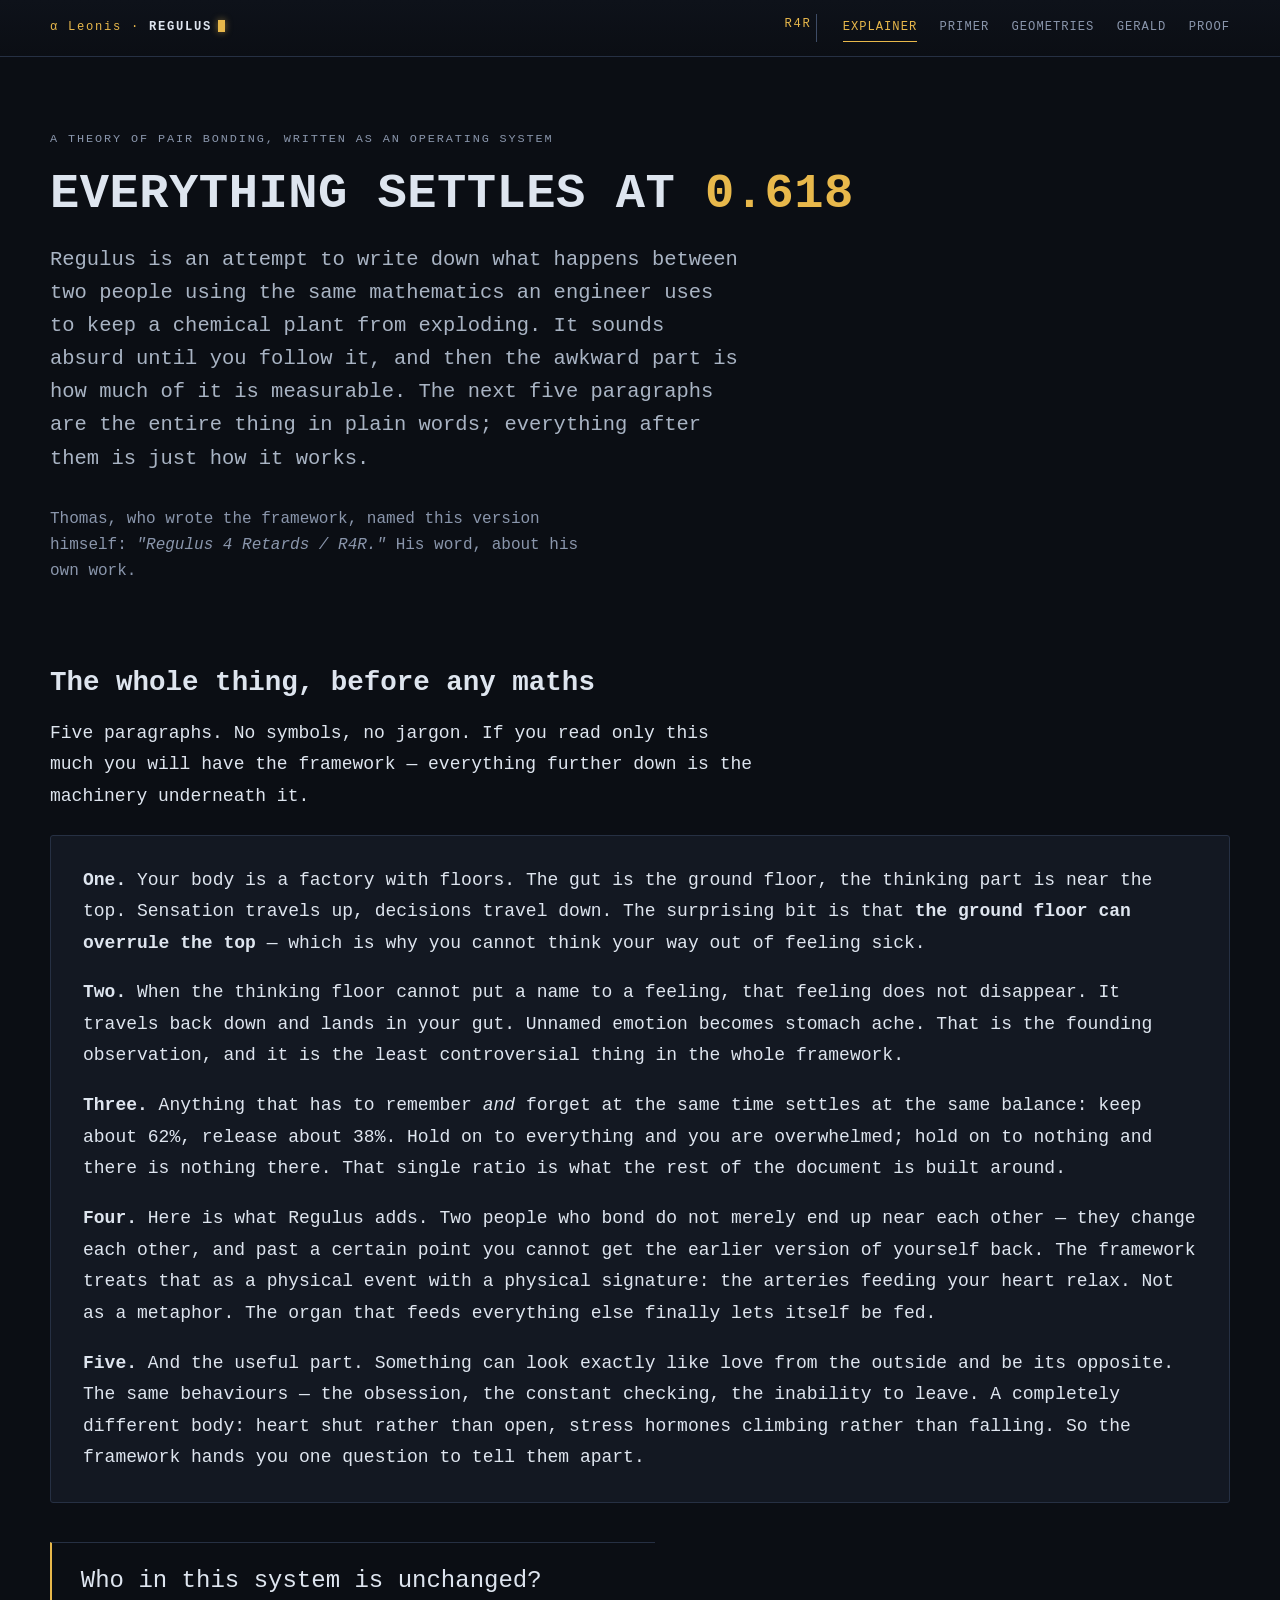
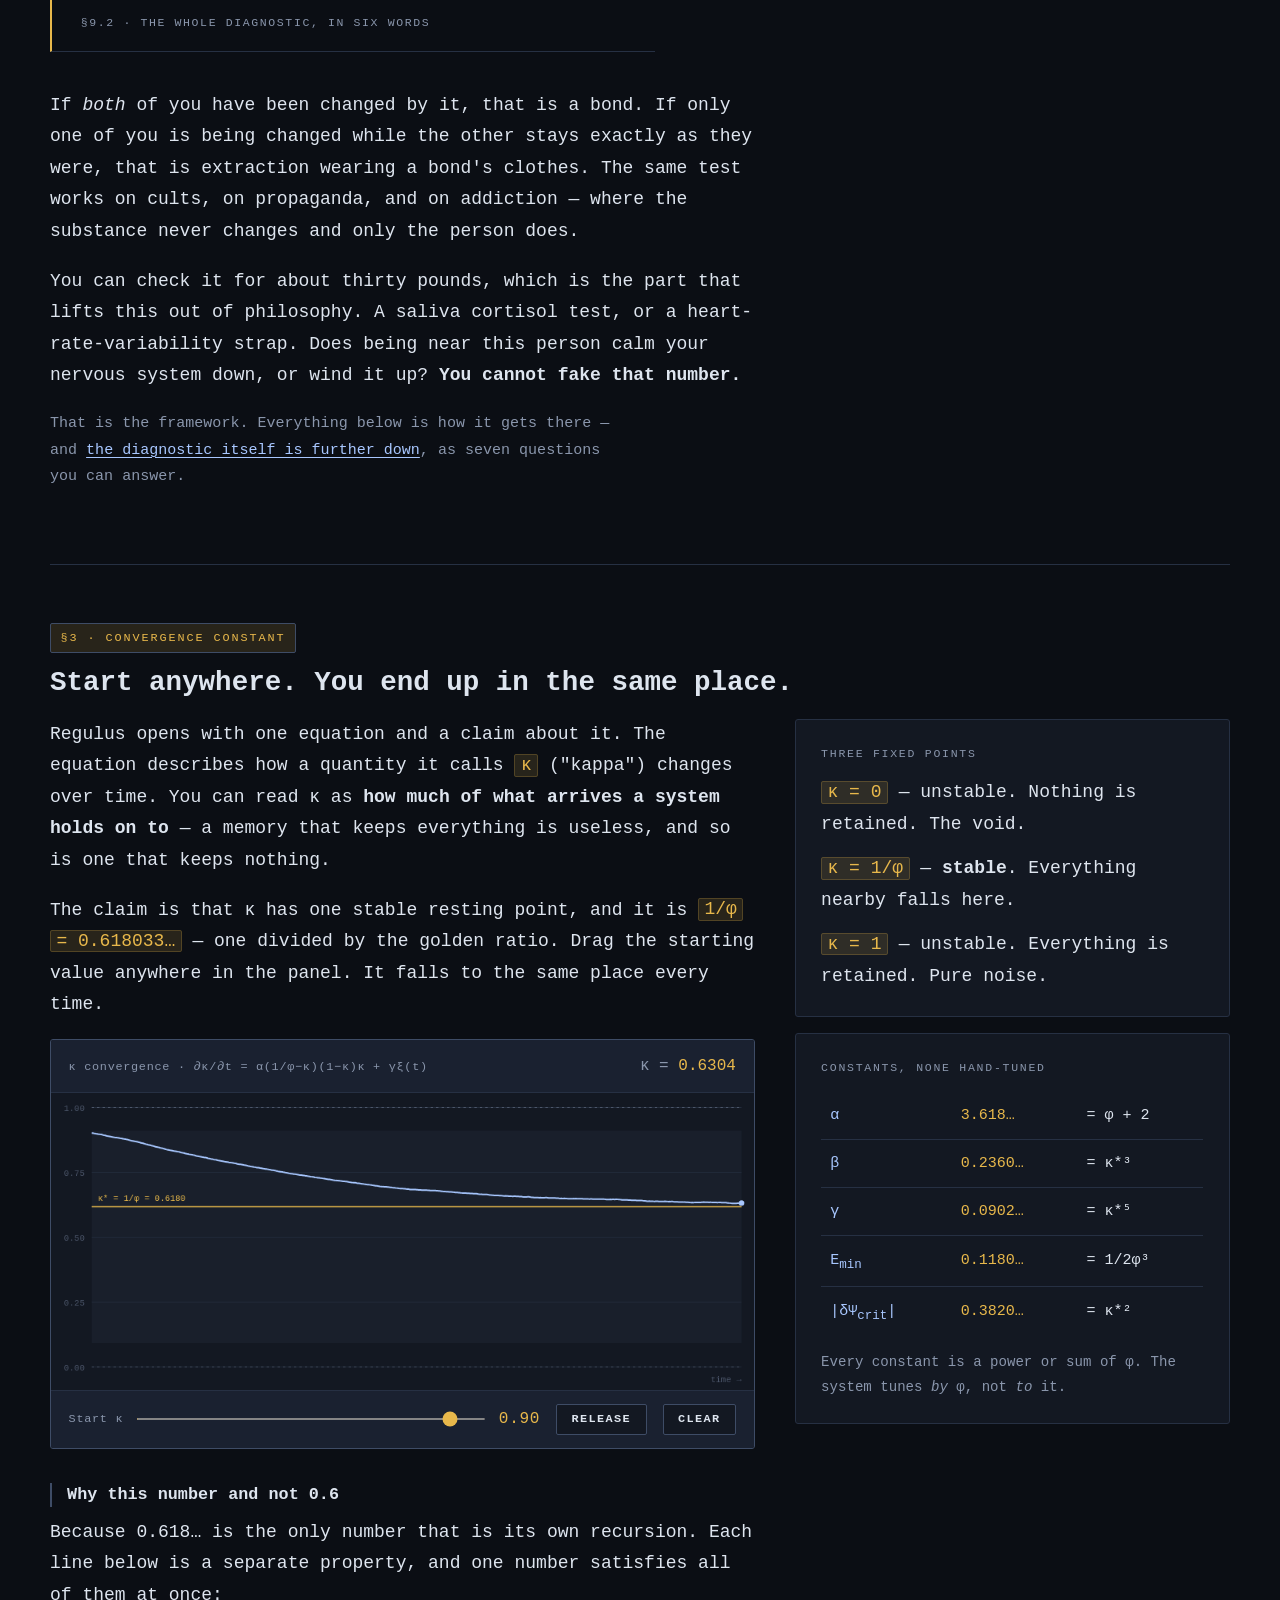
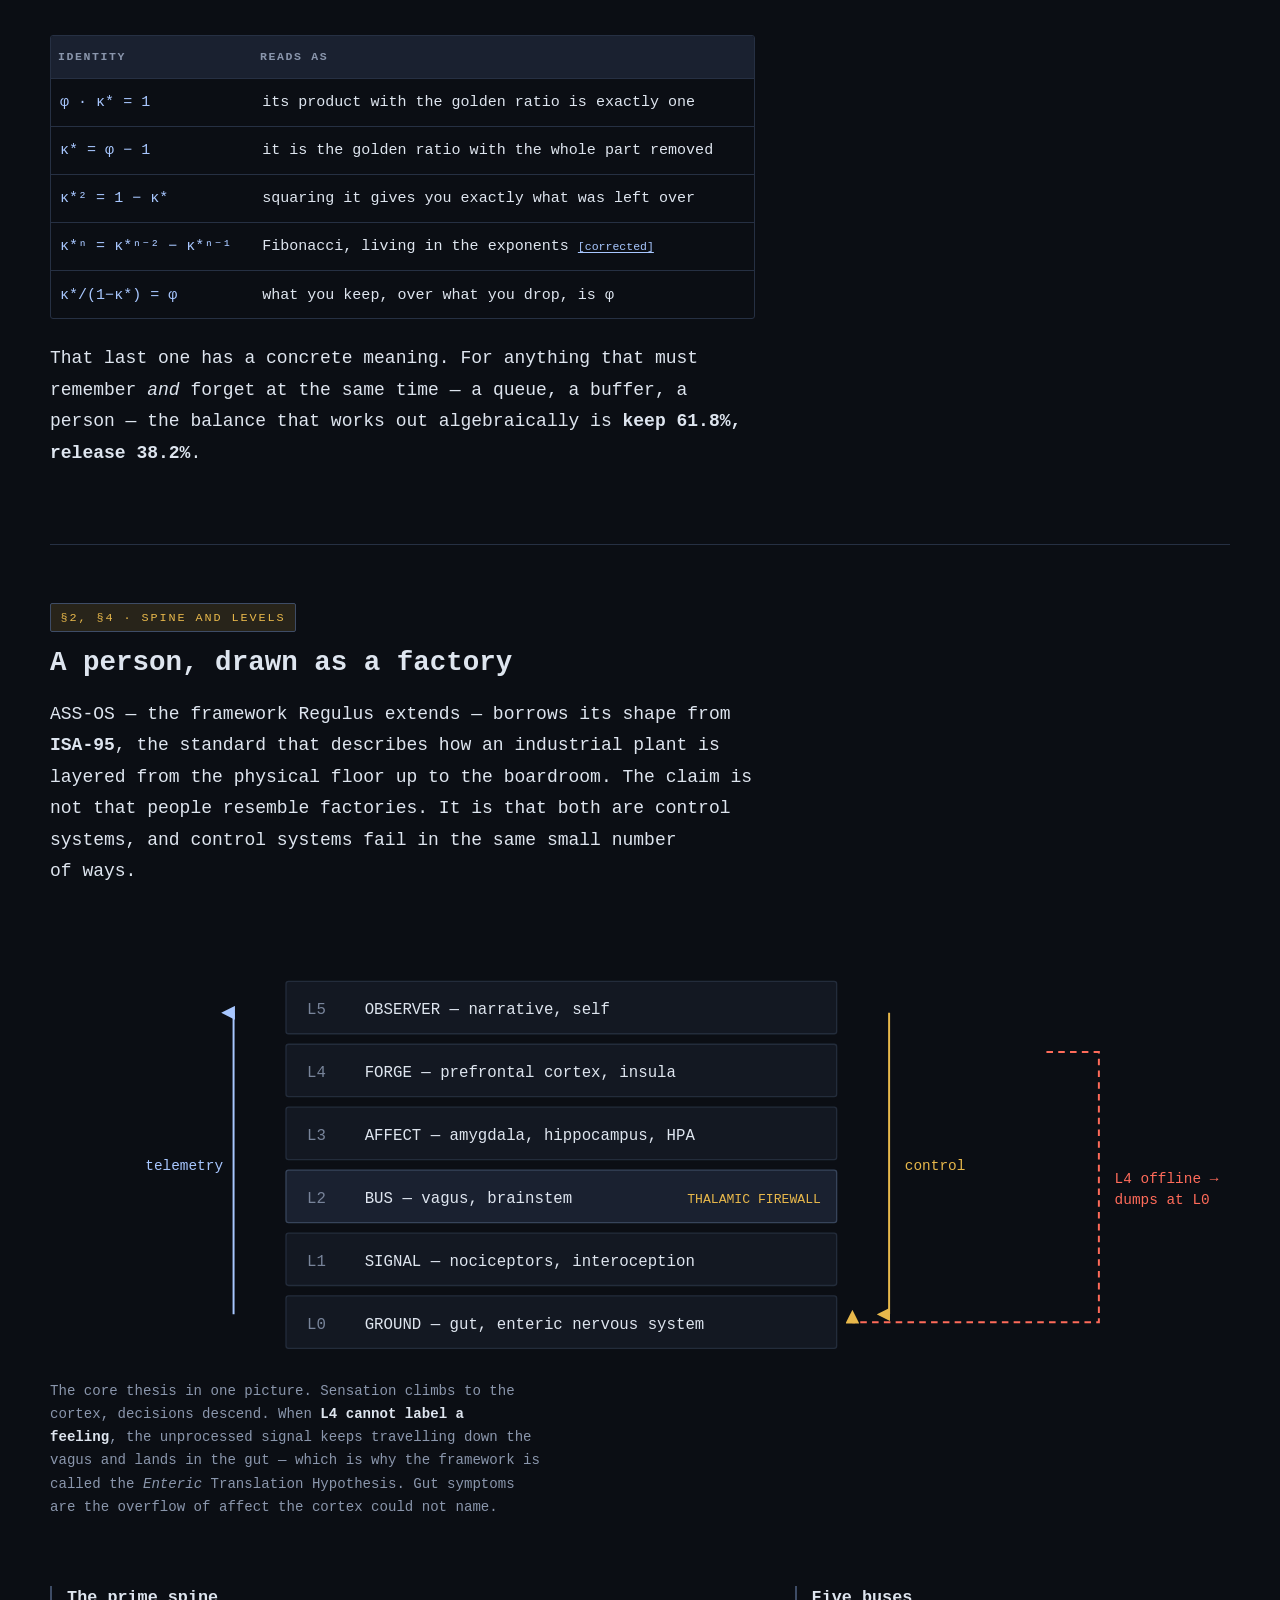
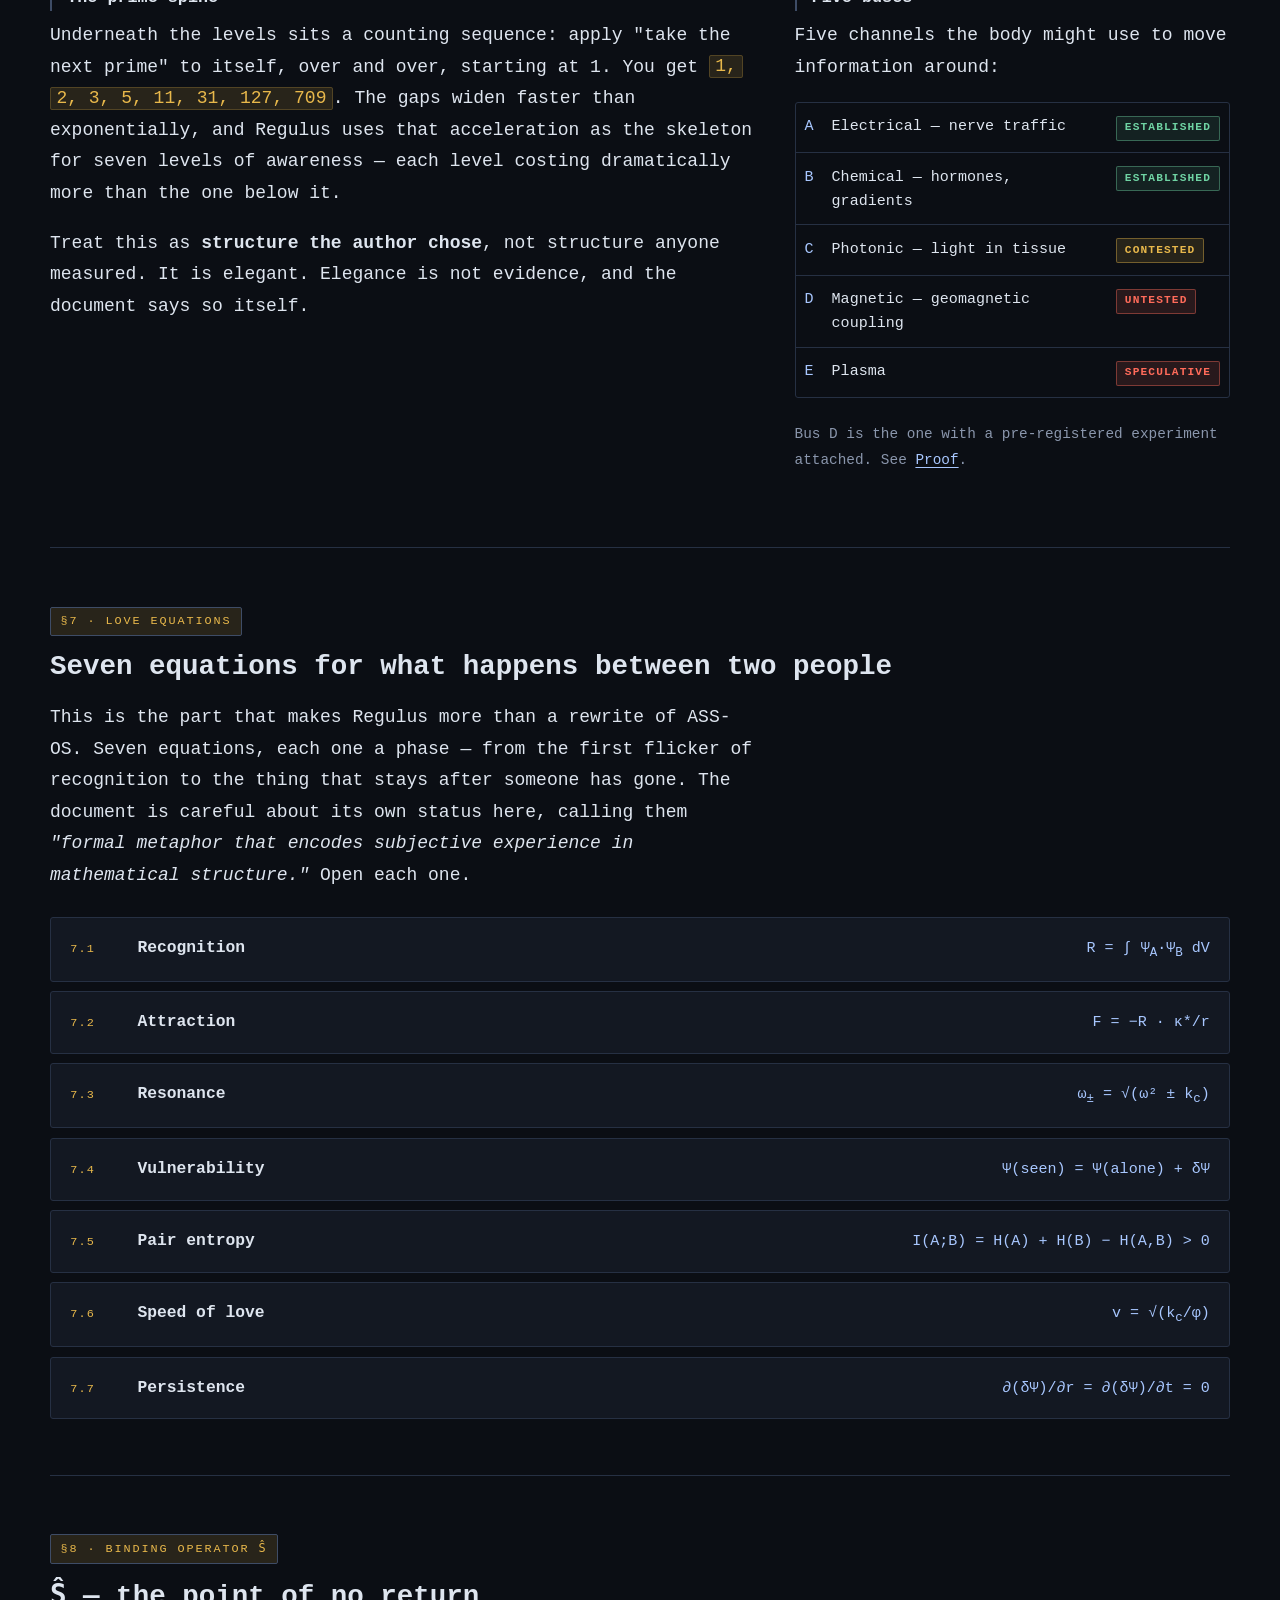
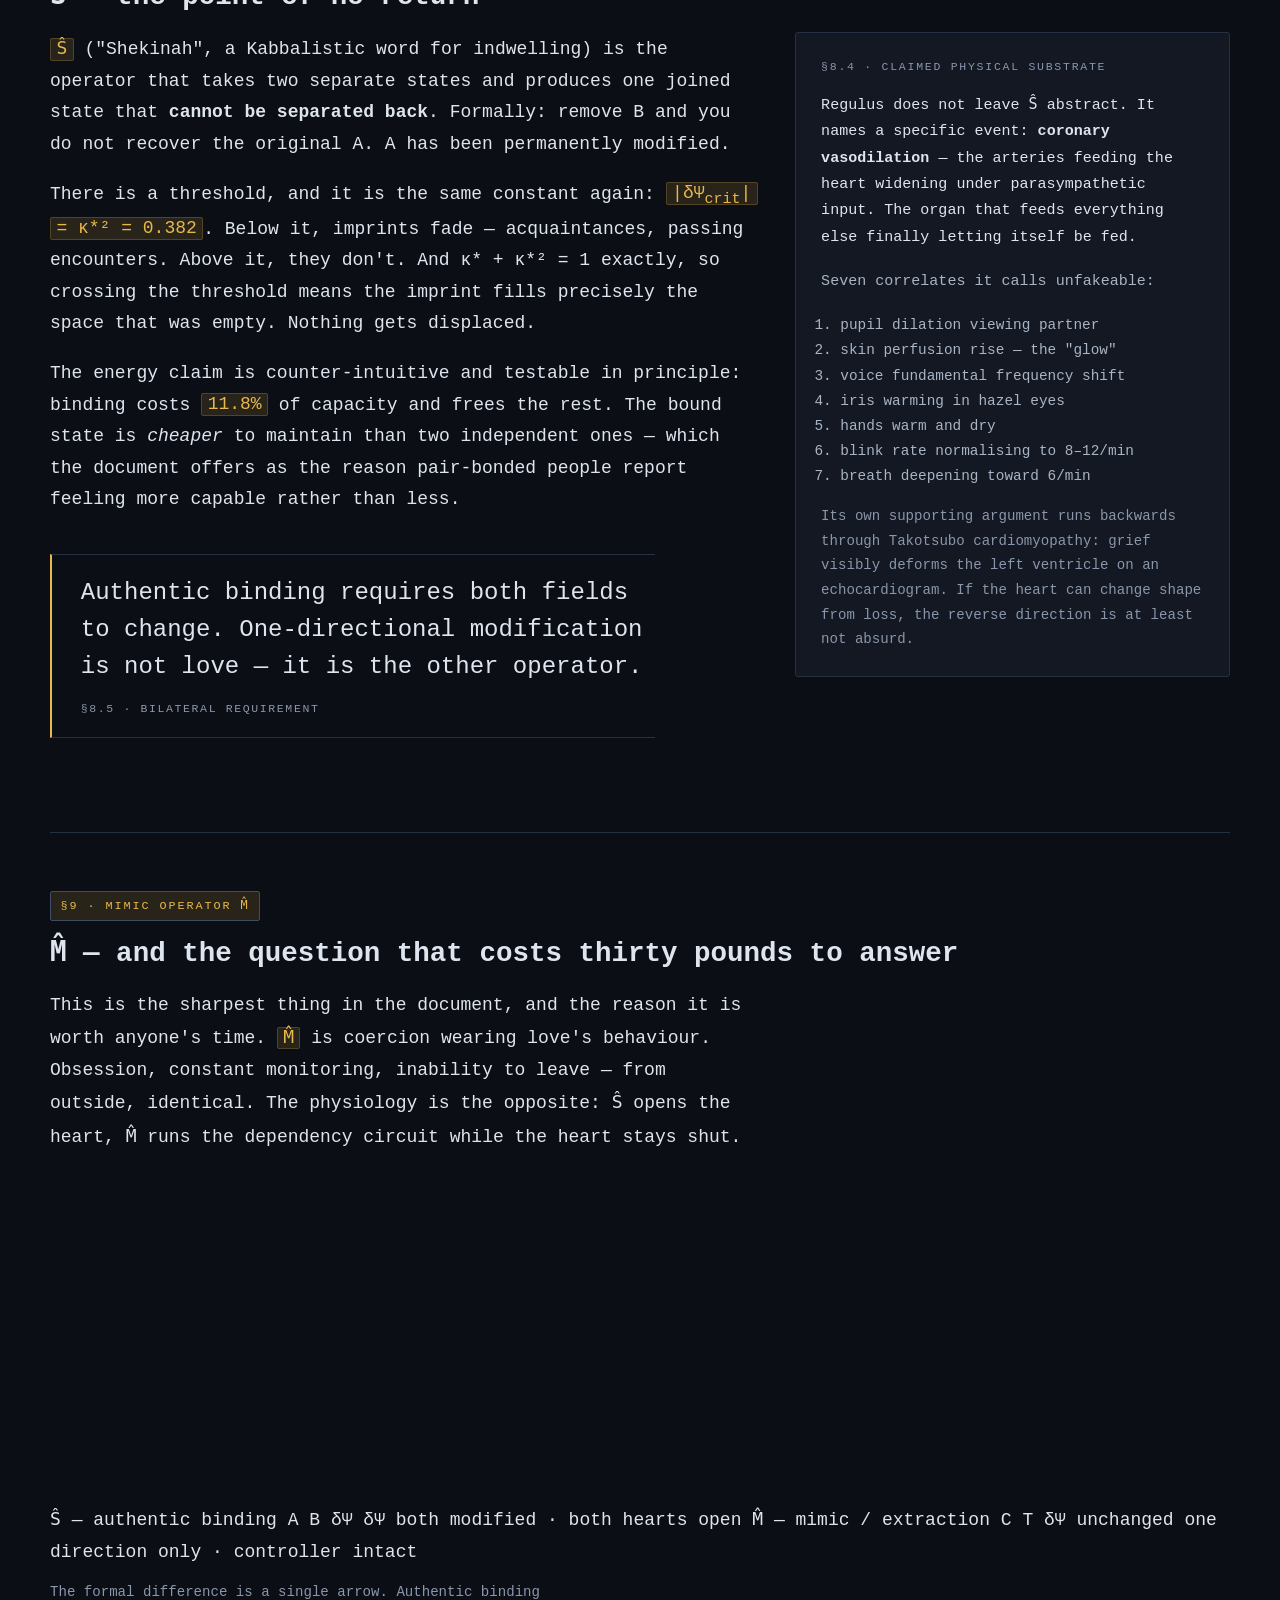
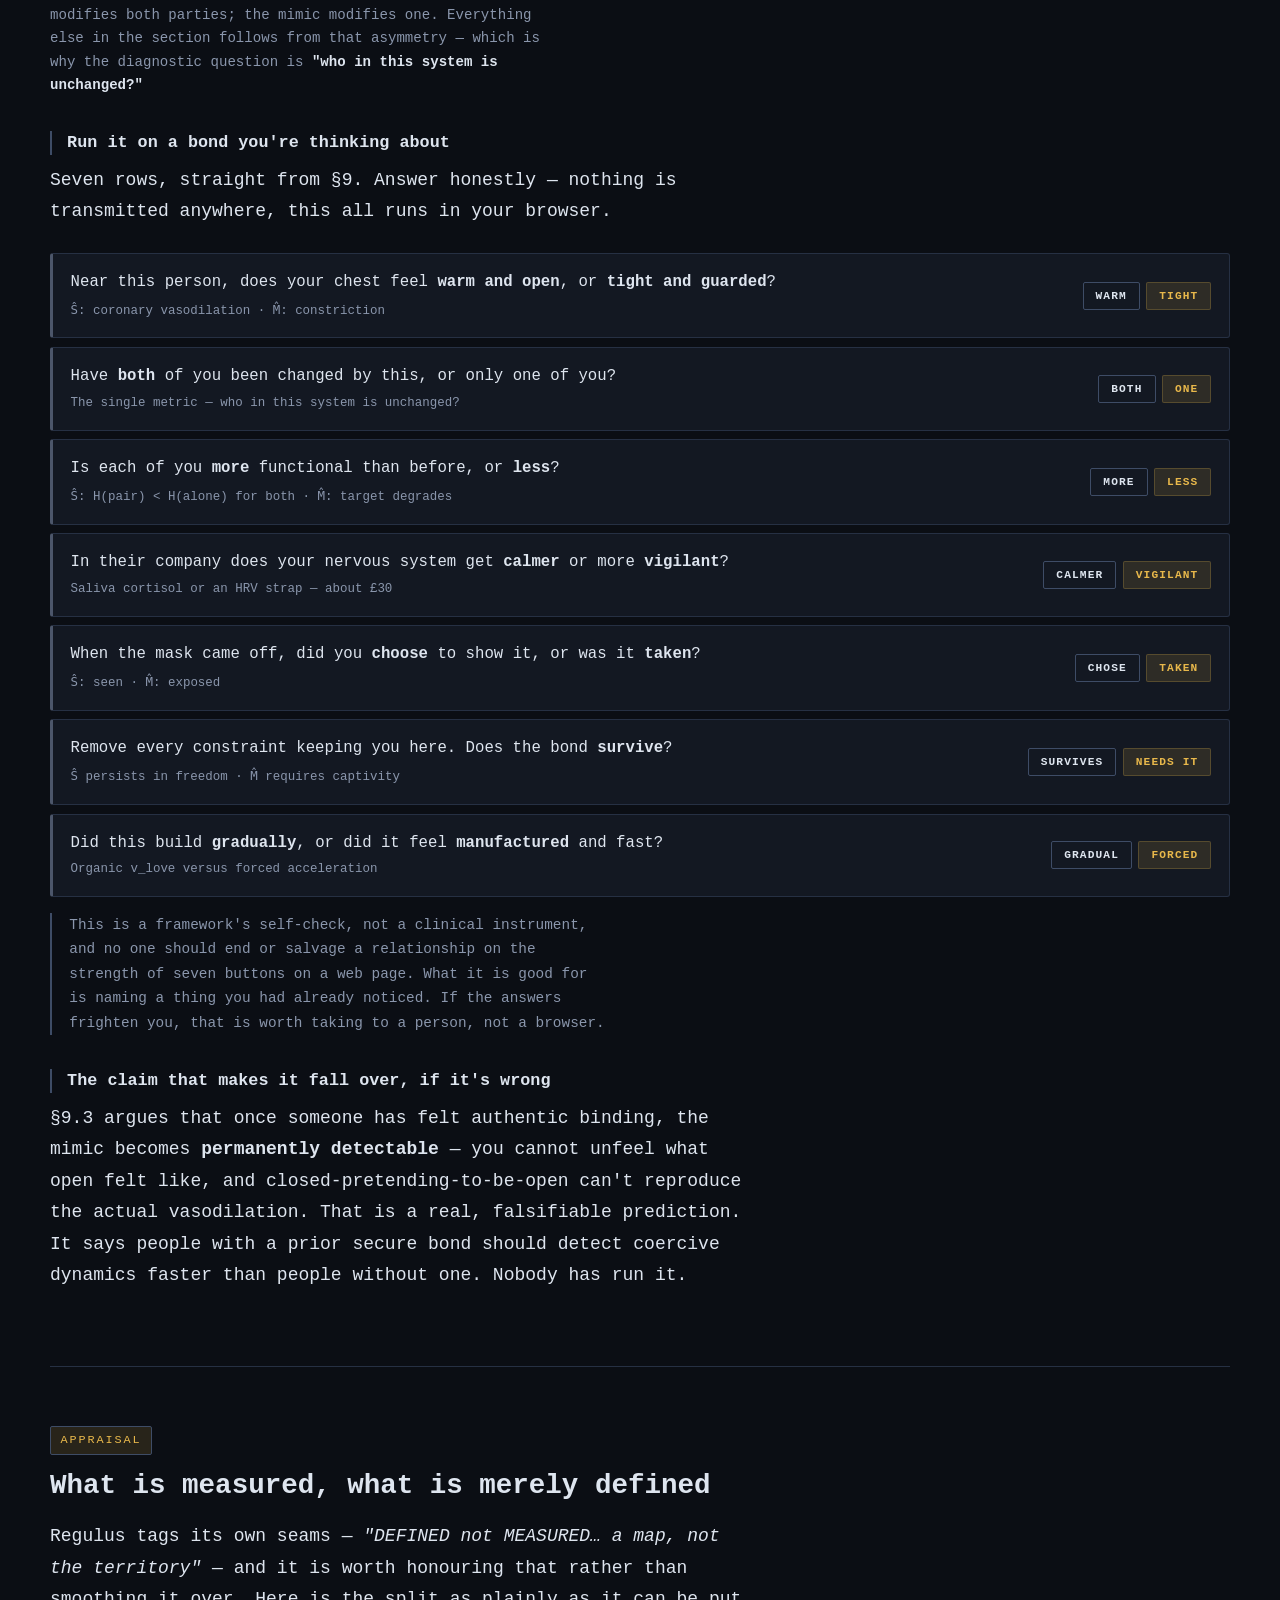
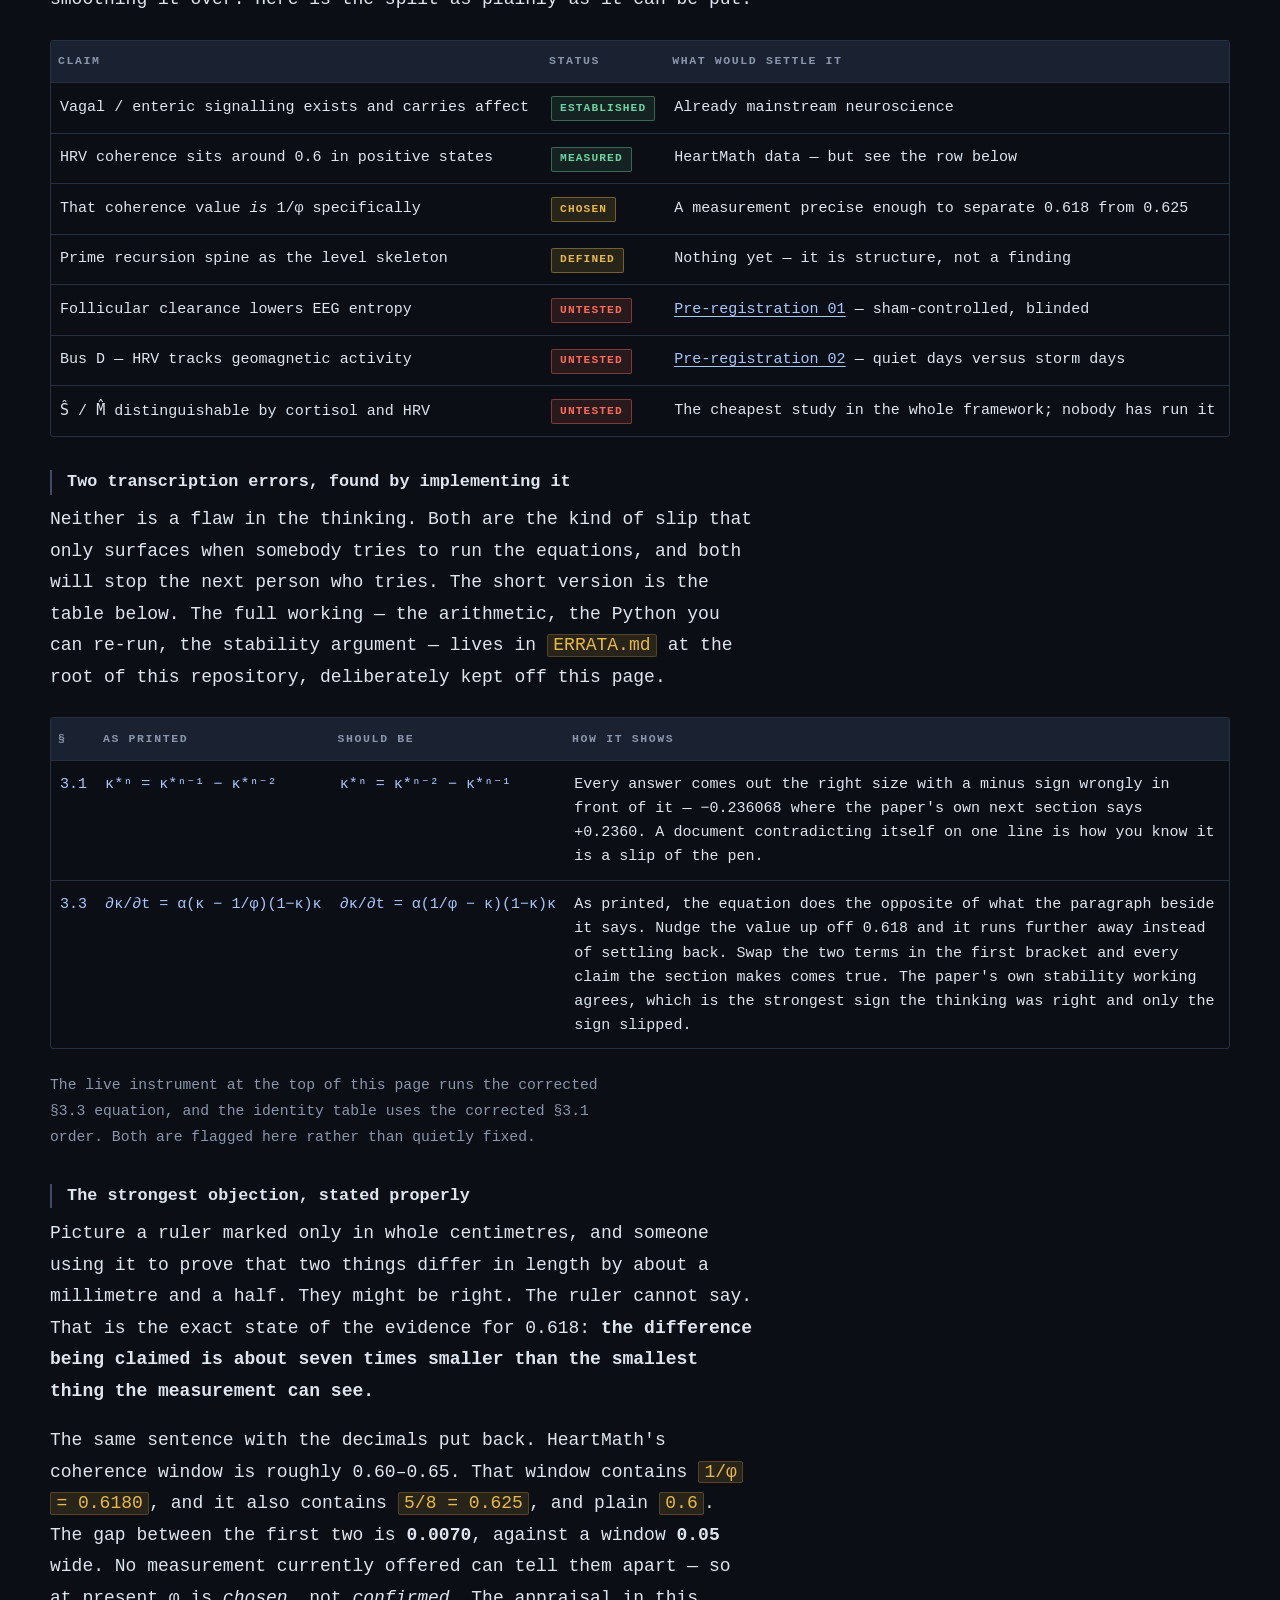
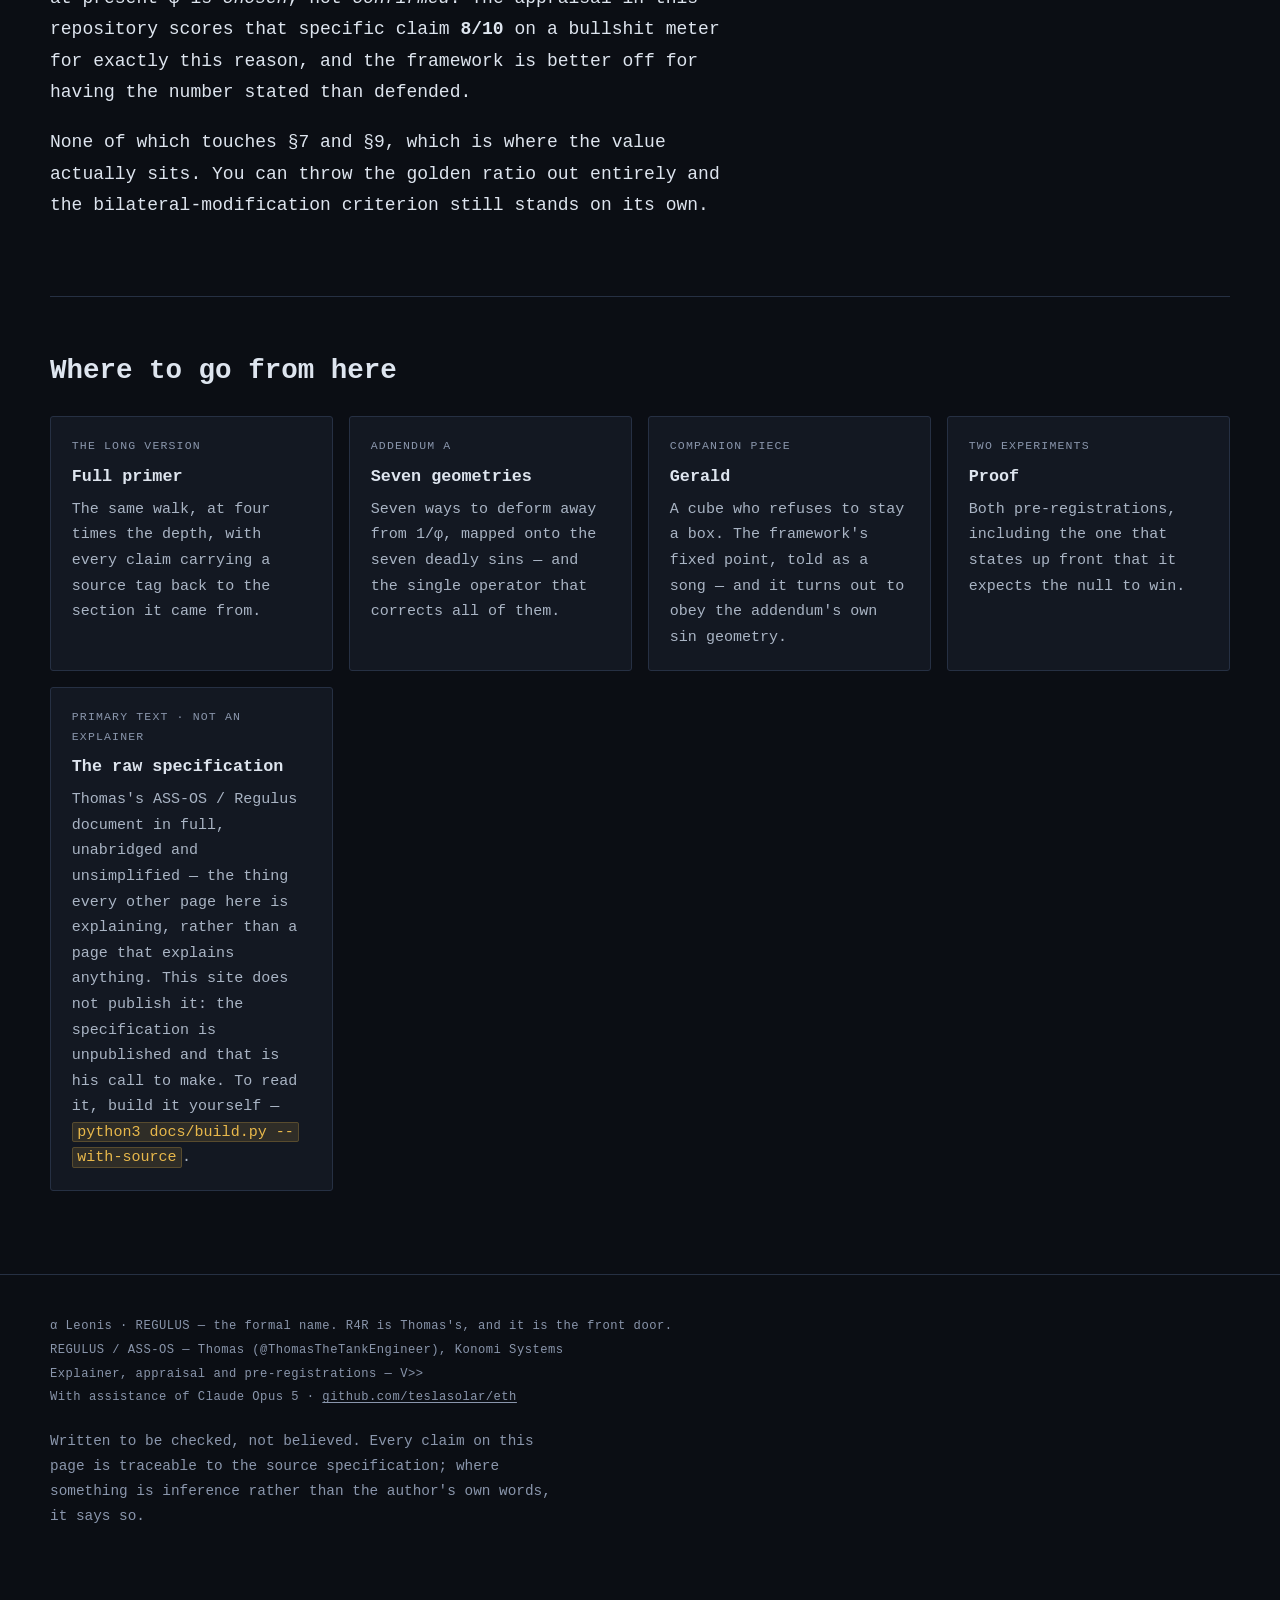
==== docs/index.html @ 1c8a0e20 "R4R — Regulus, explained so anyone can follow it Thomas Frumkin's ASS-OS / Regulus maps consciousnes" ====
<!doctype html>
<html lang="en-GB">
<head>
<meta charset="utf-8">
<meta name="viewport" content="width=device-width, initial-scale=1">
<title>R4R — Regulus in plain English</title>
<meta name="description" content="R4R — a plain-English walk through Regulus / ASS-OS: the golden-ratio attractor, the seven love equations, and the one diagnostic you can run for thirty pounds.">
<link rel="stylesheet" href="assets/style.css">
</head>
<body>
<a class="skip" href="#main">Skip to content</a>

<header class="mast">
  <div class="wrap mast-in">
    <span class="sigil">&#945; Leonis &middot; <b>REGULUS</b></span>
    <nav class="mast-nav" aria-label="Primary">
      <span class="sigil r4r">R4R</span>
      <a href="index.html" aria-current="page">Explainer</a>
      <a href="primer.html">Primer</a>
      <a href="geometries.html">Geometries</a>
      <a href="gerald.html">Gerald</a>
      <a href="proof.html">Proof</a>
    </nav>
  </div>
</header>

<main id="main">

<div class="wrap">

<div class="hero">
  <p class="eyebrow">A theory of pair bonding, written as an operating system</p>
  <h1>Everything settles at <span class="lede-phi">0.618</span></h1>
  <p class="standfirst">
    Regulus is an attempt to write down what happens between two people using the same
    mathematics an engineer uses to keep a chemical plant from exploding. It sounds absurd
    until you follow it, and then the awkward part is how much of it is measurable.
    The next five paragraphs are the entire thing in plain words; everything after them is just how it works.
  </p>
  <p class="standfirst" style="font-size:1rem;color:var(--dim);margin-top:1rem">
    Thomas, who wrote the framework, named this version himself:
    <em>"Regulus 4 Retards / R4R."</em> His word, about his own work.
  </p>
</div>

<section aria-labelledby="plain-h" style="border-top:none;padding-top:0">
  <h2 id="plain-h">The whole thing, before any maths</h2>
  <p class="col">
    Five paragraphs. No symbols, no jargon. If you read only this much you will have the
    framework — everything further down is the machinery underneath it.
  </p>

  <div class="panel" style="margin-top:1.4rem;padding:1.8rem 2rem">
    <p><strong>One.</strong> Your body is a factory with floors. The gut is the ground floor,
    the thinking part is near the top. Sensation travels up, decisions travel down. The
    surprising bit is that <strong>the ground floor can overrule the top</strong> — which is
    why you cannot think your way out of feeling sick.</p>

    <p><strong>Two.</strong> When the thinking floor cannot put a name to a feeling, that
    feeling does not disappear. It travels back down and lands in your gut. Unnamed emotion
    becomes stomach ache. That is the founding observation, and it is the least controversial
    thing in the whole framework.</p>

    <p><strong>Three.</strong> Anything that has to remember <em>and</em> forget at the same
    time settles at the same balance: keep about 62%, release about 38%. Hold on to everything
    and you are overwhelmed; hold on to nothing and there is nothing there. That single
    ratio is what the rest of the document is built around.</p>

    <p><strong>Four.</strong> Here is what Regulus adds. Two people who bond do not merely
    end up near each other — they change each other, and past a certain point you cannot get
    the earlier version of yourself back. The framework treats that as a physical event with
    a physical signature: the arteries feeding your heart relax. Not as a metaphor. The organ
    that feeds everything else finally lets itself be fed.</p>

    <p style="margin-bottom:0"><strong>Five.</strong> And the useful part. Something can look
    exactly like love from the outside and be its opposite. The same behaviours — the
    obsession, the constant checking, the inability to leave. A completely different body:
    heart shut rather than open, stress hormones climbing rather than falling. So the
    framework hands you one question to tell them apart.</p>
  </div>

  <p class="pull">
    Who in this system is unchanged?
    <cite>§9.2 · the whole diagnostic, in six words</cite>
  </p>

  <p class="col">
    If <em>both</em> of you have been changed by it, that is a bond. If only one of you is
    being changed while the other stays exactly as they were, that is extraction wearing a
    bond's clothes. The same test works on cults, on propaganda, and on addiction — where the
    substance never changes and only the person does.
  </p>
  <p class="col">
    You can check it for about thirty pounds, which is the part that lifts this out of
    philosophy. A saliva cortisol test, or a heart-rate-variability strap. Does being near
    this person calm your nervous system down, or wind it up? <strong>You cannot fake
    that number.</strong>
  </p>
  <p class="col" style="color:var(--dim);font-size:0.94rem">
    That is the framework. Everything below is how it gets there — and
    <a href="#mimic-h">the diagnostic itself is further down</a>, as seven questions you can
    answer.
  </p>
</section>

<section aria-labelledby="attractor-h">
  <span class="sec-ref">§3 · Convergence constant</span>
  <h2 id="attractor-h">Start anywhere. You end up in the same place.</h2>

  <div class="split">
    <div>
      <p>
        Regulus opens with one equation and a claim about it. The equation describes how a
        quantity it calls <span class="m">κ</span> ("kappa") changes over time. You can read
        κ as <strong>how much of what arrives a system holds on to</strong> — a memory that
        keeps everything is useless, and so is one that keeps nothing.
      </p>
      <p>
        The claim is that κ has one stable resting point, and it is
        <span class="m">1/φ = 0.618033…</span> — one divided by the golden ratio. Drag the
        starting value anywhere in the panel. It falls to the same place every time.
      </p>

      <div class="instrument">
        <div class="inst-head">
          <span class="inst-title">κ convergence · ∂κ/∂t = α(1/φ−κ)(1−κ)κ + γξ(t)</span>
          <span class="readout"><span class="lbl">κ =</span> <span id="kOut">0.6180</span></span>
        </div>
        <canvas id="kappa" width="900" height="380" role="img"
          aria-label="A live plot showing trajectories of kappa over time converging on 0.618 from any starting value between 0.09 and 0.91."></canvas>
        <div class="inst-foot">
          <label class="ctl" for="kStart">Start κ
            <input id="kStart" type="range" min="0.02" max="0.98" step="0.01" value="0.9">
            <span class="readout" id="kStartOut" style="margin:0">0.90</span>
          </label>
          <button id="kRun" type="button">Release</button>
          <button id="kClear" type="button">Clear</button>
        </div>
      </div>

      <h3>Why this number and not 0.6</h3>
      <p>
        Because 0.618… is the only number that is its own recursion. Each line below is a
        separate property, and one number satisfies all of them at once:
      </p>
      <div class="tw">
        <table>
          <caption class="visually-hidden">Properties satisfied simultaneously by κ* = 1/φ</caption>
          <thead><tr><th>Identity</th><th>Reads as</th></tr></thead>
          <tbody>
            <tr><td class="sym">φ · κ* = 1</td><td>its product with the golden ratio is exactly one</td></tr>
            <tr><td class="sym">κ* = φ − 1</td><td>it is the golden ratio with the whole part removed</td></tr>
            <tr><td class="sym">κ*² = 1 − κ*</td><td>squaring it gives you exactly what was left over</td></tr>
            <tr><td class="sym">κ*ⁿ = κ*ⁿ⁻² − κ*ⁿ⁻¹</td><td>Fibonacci, living in the exponents <a href="#errata" style="font-family:var(--mono);font-size:0.72rem">[corrected]</a></td></tr>
            <tr><td class="sym">κ*/(1−κ*) = φ</td><td>what you keep, over what you drop, is φ</td></tr>
          </tbody>
        </table>
      </div>
      <p>
        That last one has a concrete meaning. For anything that must remember
        <em>and</em> forget at the same time — a queue, a buffer, a person — the balance
        that works out algebraically is <strong>keep 61.8%, release 38.2%</strong>.
      </p>
    </div>

    <aside>
      <div class="panel">
        <span class="panel-label">Three fixed points</span>
        <p style="margin:0 0 0.8rem"><span class="m">κ = 0</span> — unstable. Nothing is retained. The void.</p>
        <p style="margin:0 0 0.8rem"><span class="m">κ = 1/φ</span> — <strong>stable</strong>. Everything nearby falls here.</p>
        <p style="margin:0"><span class="m">κ = 1</span> — unstable. Everything is retained. Pure noise.</p>
      </div>

      <div class="panel" style="margin-top:1rem">
        <span class="panel-label">Constants, none hand-tuned</span>
        <div class="tw" style="margin:0;border:none">
          <table>
            <tbody>
              <tr><td class="sym">α</td><td class="num">3.618…</td><td>= φ + 2</td></tr>
              <tr><td class="sym">β</td><td class="num">0.2360…</td><td>= κ*³</td></tr>
              <tr><td class="sym">γ</td><td class="num">0.0902…</td><td>= κ*⁵</td></tr>
              <tr><td class="sym">E<sub>min</sub></td><td class="num">0.1180…</td><td>= 1/2φ³</td></tr>
              <tr><td class="sym">|δΨ<sub>crit</sub>|</td><td class="num">0.3820…</td><td>= κ*²</td></tr>
            </tbody>
          </table>
        </div>
        <p style="margin:0.8rem 0 0;font-size:0.88rem;color:var(--dim)">
          Every constant is a power or sum of φ. The system tunes <em>by</em> φ, not <em>to</em> it.
        </p>
      </div>
    </aside>
  </div>
</section>

<section aria-labelledby="stack-h">
  <span class="sec-ref">§2, §4 · Spine and levels</span>
  <h2 id="stack-h">A person, drawn as a factory</h2>
  <p class="col">
    ASS-OS — the framework Regulus extends — borrows its shape from
    <strong>ISA-95</strong>, the standard that describes how an industrial plant is layered
    from the physical floor up to the boardroom. The claim is not that people resemble
    factories. It is that both are control systems, and control systems fail in the same
    small number of ways.
  </p>

  <figure>
    <svg viewBox="0 0 900 340" role="img" aria-label="Six stacked levels from L0 ground through L5 observer, with telemetry flowing upward and control flowing downward, and a firewall at level 2.">
      <defs>
        <marker id="up" viewBox="0 0 10 10" refX="5" refY="9" markerWidth="7" markerHeight="7" orient="auto">
          <polygon points="0,10 5,0 10,10" fill="#A8C7FF"/>
        </marker>
        <marker id="dn" viewBox="0 0 10 10" refX="5" refY="1" markerWidth="7" markerHeight="7" orient="auto">
          <polygon points="0,0 10,0 5,10" fill="#E8B84B"/>
        </marker>
      </defs>

      <g font-family="Courier New, Courier, monospace" font-size="12">
        <!-- levels, bottom = L0 -->
        <g>
          <rect x="180" y="286" width="420" height="40" rx="2" fill="#131822" stroke="#232C3B"/>
          <text x="196" y="311" fill="#78849A">L0</text>
          <text x="240" y="311" fill="#DEE5EF" font-family="Courier New, Courier, monospace">GROUND — gut, enteric nervous system</text>
        </g>
        <g>
          <rect x="180" y="238" width="420" height="40" rx="2" fill="#131822" stroke="#232C3B"/>
          <text x="196" y="263" fill="#78849A">L1</text>
          <text x="240" y="263" fill="#DEE5EF" font-family="Courier New, Courier, monospace">SIGNAL — nociceptors, interoception</text>
        </g>
        <g>
          <rect x="180" y="190" width="420" height="40" rx="2" fill="#1A2130" stroke="#37445A"/>
          <text x="196" y="215" fill="#78849A">L2</text>
          <text x="240" y="215" fill="#DEE5EF" font-family="Courier New, Courier, monospace">BUS — vagus, brainstem</text>
          <text x="588" y="215" fill="#E8B84B" text-anchor="end" font-size="10">THALAMIC FIREWALL</text>
        </g>
        <g>
          <rect x="180" y="142" width="420" height="40" rx="2" fill="#131822" stroke="#232C3B"/>
          <text x="196" y="167" fill="#78849A">L3</text>
          <text x="240" y="167" fill="#DEE5EF" font-family="Courier New, Courier, monospace">AFFECT — amygdala, hippocampus, HPA</text>
        </g>
        <g>
          <rect x="180" y="94" width="420" height="40" rx="2" fill="#131822" stroke="#232C3B"/>
          <text x="196" y="119" fill="#78849A">L4</text>
          <text x="240" y="119" fill="#DEE5EF" font-family="Courier New, Courier, monospace">FORGE — prefrontal cortex, insula</text>
        </g>
        <g>
          <rect x="180" y="46" width="420" height="40" rx="2" fill="#131822" stroke="#232C3B"/>
          <text x="196" y="71" fill="#78849A">L5</text>
          <text x="240" y="71" fill="#DEE5EF" font-family="Courier New, Courier, monospace">OBSERVER — narrative, self</text>
        </g>

        <!-- telemetry up -->
        <line x1="140" y1="300" x2="140" y2="70" stroke="#A8C7FF" stroke-width="1.5" marker-end="url(#up)"/>
        <text x="132" y="190" fill="#A8C7FF" text-anchor="end" font-size="11">telemetry</text>

        <!-- control down -->
        <line x1="640" y1="70" x2="640" y2="300" stroke="#E8B84B" stroke-width="1.5" marker-end="url(#dn)"/>
        <text x="652" y="190" fill="#E8B84B" font-size="11">control</text>

        <!-- failure path -->
        <path d="M 760 100 L 800 100 L 800 306 L 612 306" fill="none" stroke="#FF6B5A" stroke-width="1.5"
              stroke-dasharray="5 4" marker-end="url(#dn)" transform="rotate(0)"/>
        <text x="812" y="200" fill="#FF6B5A" font-size="11">L4 offline →</text>
        <text x="812" y="216" fill="#FF6B5A" font-size="11">dumps at L0</text>
      </g>
    </svg>
    <figcaption>
      The core thesis in one picture. Sensation climbs to the cortex, decisions descend. When
      <strong>L4 cannot label a feeling</strong>, the unprocessed signal keeps travelling down the
      vagus and lands in the gut — which is why the framework is called the <em>Enteric</em>
      Translation Hypothesis. Gut symptoms are the overflow of affect the cortex could not name.
    </figcaption>
  </figure>

  <div class="split">
    <div>
      <h3>The prime spine</h3>
      <p>
        Underneath the levels sits a counting sequence: apply "take the next prime" to
        itself, over and over, starting at 1. You get
        <span class="m">1, 2, 3, 5, 11, 31, 127, 709</span>. The gaps widen faster than
        exponentially, and Regulus uses that acceleration as the skeleton for seven levels
        of awareness — each level costing dramatically more than the one below it.
      </p>
      <p>
        Treat this as <strong>structure the author chose</strong>, not structure anyone
        measured. It is elegant. Elegance is not evidence, and the document says so itself.
      </p>
    </div>
    <div>
      <h3>Five buses</h3>
      <p>Five channels the body might use to move information around:</p>
      <div class="tw" style="margin-top:0.8rem">
        <table>
          <tbody>
            <tr><td class="sym">A</td><td>Electrical — nerve traffic</td><td><span class="chip measured">established</span></td></tr>
            <tr><td class="sym">B</td><td>Chemical — hormones, gradients</td><td><span class="chip measured">established</span></td></tr>
            <tr><td class="sym">C</td><td>Photonic — light in tissue</td><td><span class="chip defined">contested</span></td></tr>
            <tr><td class="sym">D</td><td>Magnetic — geomagnetic coupling</td><td><span class="chip untested">untested</span></td></tr>
            <tr><td class="sym">E</td><td>Plasma</td><td><span class="chip untested">speculative</span></td></tr>
          </tbody>
        </table>
      </div>
      <p style="font-size:0.9rem;color:var(--dim);margin-top:0.8rem">
        Bus D is the one with a pre-registered experiment attached. See <a href="proof.html">Proof</a>.
      </p>
    </div>
  </div>
</section>

<section aria-labelledby="love-h">
  <span class="sec-ref">§7 · Love equations</span>
  <h2 id="love-h">Seven equations for what happens between two people</h2>
  <p class="col">
    This is the part that makes Regulus more than a rewrite of ASS-OS. Seven equations,
    each one a phase — from the first flicker of recognition to the thing that stays after
    someone has gone. The document is careful about its own status here, calling them
    <em>"formal metaphor that encodes subjective experience in mathematical structure."</em>
    Open each one.
  </p>

  <div class="eqs">
    <details class="eq">
      <summary><span class="eq-n">7.1</span><span class="eq-name">Recognition</span><span class="eq-form">R = ∫ Ψ<sub>A</sub>·Ψ<sub>B</sub> dV</span></summary>
      <div class="eq-body">
        <p class="gloss">
          How much two people's inner shapes overlap. If you process the world in a similar way,
          the number is large. If you are genuinely orthogonal, it is zero — and no amount of
          proximity will produce anything.
        </p>
        <p>
          The document's own gloss is the best line in the section: <em>the integral was always
          computable, you just hadn't run the calculation until she showed up and the product
          came back non-zero.</em> Recognition comes first and decides everything after it.
        </p>
      </div>
    </details>

    <details class="eq">
      <summary><span class="eq-n">7.2</span><span class="eq-name">Attraction</span><span class="eq-form">F = −R · κ*/r</span></summary>
      <div class="eq-body">
        <p class="gloss">
          Recognition, divided by distance. Note it is <span class="m">1/r</span>, not
          <span class="m">1/r²</span> — the framework's reason is that its proposed channel is a
          one-dimensional waveguide, a line rather than a volume.
        </p>
        <p>
          The consequence is the interesting bit: with no recognition there is no attraction at
          any distance, and with high recognition there is attraction at <em>any</em> distance.
        </p>
      </div>
    </details>

    <details class="eq">
      <summary><span class="eq-n">7.3</span><span class="eq-name">Resonance</span><span class="eq-form">ω<sub>±</sub> = √(ω² ± k<sub>c</sub>)</span></summary>
      <div class="eq-body">
        <p class="gloss">
          Couple two oscillators and you always get two modes, never one: an in-phase mode
          (harmony) and an antiphase mode (discord).
        </p>
        <p>
          So the claim is structural rather than sentimental. <strong>Love is not the absence of
          the discord mode.</strong> Both modes exist in any coupled system; the bond is stable
          when it can hold both at once. A relationship with no antiphase mode isn't harmonious —
          it isn't coupled.
        </p>
      </div>
    </details>

    <details class="eq">
      <summary><span class="eq-n">7.4</span><span class="eq-name">Vulnerability</span><span class="eq-form">Ψ(seen) = Ψ(alone) + δΨ</span></summary>
      <div class="eq-body">
        <p class="gloss">
          Let someone in and their imprint is added to your state. Above a threshold this is
          <strong>irreversible</strong>: you do not get Ψ(alone) back.
        </p>
        <p>
          Three failure modes fall straight out. <em>Walls</em> are forcing δΨ = 0. <em>The mask</em>
          is presenting a false Ψ so nothing can couple to the real one. And maintaining a mask
          costs entropy continuously — the document puts the drop at
          <span class="m">ΔH = −0.5</span> the moment it comes off, the single largest entropy
          reduction available in a pair bond.
        </p>
      </div>
    </details>

    <details class="eq">
      <summary><span class="eq-n">7.5</span><span class="eq-name">Pair entropy</span><span class="eq-form">I(A;B) = H(A) + H(B) − H(A,B) &gt; 0</span></summary>
      <div class="eq-body">
        <p class="gloss">
          A bonded pair is measurably more ordered than the two people apart. That is what
          strictly positive mutual information means.
        </p>
        <p>
          The framing is unembarrassed: <em>the second law says entropy increases; love says not
          here it doesn't.</em> A local eddy of order, and — the part people skip — one that runs
          on continuous energy input. Attention, presence, care. Stop supplying it and entropy
          resumes. <strong>The bond requires maintenance, not just establishment.</strong>
        </p>
      </div>
    </details>

    <details class="eq">
      <summary><span class="eq-n">7.6</span><span class="eq-name">Speed of love</span><span class="eq-form">v = √(k<sub>c</sub>/φ)</span></summary>
      <div class="eq-body">
        <p class="gloss">Three regimes, depending on how strongly the two are coupled.</p>
        <p>
          Below φ, love is slower than understanding: you know them first, feeling follows.
          At exactly φ, the two arrive together — the instant lock. Above φ, the feeling
          <em>outruns</em> comprehension: <strong>the body knows before the mind does</strong>,
          and the feeling arrives before you have a framework to hold it.
        </p>
      </div>
    </details>

    <details class="eq">
      <summary><span class="eq-n">7.7</span><span class="eq-name">Persistence</span><span class="eq-form">∂(δΨ)/∂r = ∂(δΨ)/∂t = 0</span></summary>
      <div class="eq-body">
        <p class="gloss">
          The imprint does not decay with distance or with time — and explicitly <em>not</em>
          because a signal is passing between the two people.
        </p>
        <p>
          The analogy the document uses is exact and does real work: two tuning forks cut to the
          same pitch need no wire between them. They resonate because they are the same shape.
          <strong>The contact was the tuning. The resonance is what remains.</strong>
        </p>
      </div>
    </details>
  </div>
</section>

<section aria-labelledby="bind-h">
  <span class="sec-ref">§8 · Binding operator <span class="op">Ŝ</span></span>
  <h2 id="bind-h"><span class="op">Ŝ</span> — the point of no return</h2>

  <div class="split">
    <div>
      <p>
        <span class="m"><span class="op">Ŝ</span></span> ("Shekinah", a Kabbalistic word for indwelling) is the operator
        that takes two separate states and produces one joined state that
        <strong>cannot be separated back</strong>. Formally: remove B and you do not recover the
        original A. A has been permanently modified.
      </p>
      <p>
        There is a threshold, and it is the same constant again:
        <span class="m">|δΨ<sub>crit</sub>| = κ*² = 0.382</span>. Below it, imprints fade —
        acquaintances, passing encounters. Above it, they don't. And κ* + κ*² = 1 exactly, so
        crossing the threshold means the imprint fills precisely the space that was empty.
        Nothing gets displaced.
      </p>
      <p>
        The energy claim is counter-intuitive and testable in principle: binding costs
        <span class="m">11.8%</span> of capacity and frees the rest. The bound state is
        <em>cheaper</em> to maintain than two independent ones — which the document offers as the
        reason pair-bonded people report feeling more capable rather than less.
      </p>

      <p class="pull">
        Authentic binding requires both fields to change. One-directional modification is not
        love — it is the other operator.
        <cite>§8.5 · Bilateral requirement</cite>
      </p>
    </div>

    <aside>
      <div class="panel">
        <span class="panel-label">§8.4 · Claimed physical substrate</span>
        <p style="font-size:0.94rem">
          Regulus does not leave <span class="op">Ŝ</span> abstract. It names a specific event: <strong>coronary
          vasodilation</strong> — the arteries feeding the heart widening under parasympathetic
          input. The organ that feeds everything else finally letting itself be fed.
        </p>
        <p style="font-size:0.94rem;color:var(--ink-2)">Seven correlates it calls unfakeable:</p>
        <ol style="font-size:0.9rem;color:var(--ink-2);padding-left:1.2rem;margin:0">
          <li>pupil dilation viewing partner</li>
          <li>skin perfusion rise — the "glow"</li>
          <li>voice fundamental frequency shift</li>
          <li>iris warming in hazel eyes</li>
          <li>hands warm and dry</li>
          <li>blink rate normalising to 8–12/min</li>
          <li>breath deepening toward 6/min</li>
        </ol>
        <p style="font-size:0.88rem;color:var(--dim);margin:0.9rem 0 0">
          Its own supporting argument runs backwards through Takotsubo cardiomyopathy: grief
          visibly deforms the left ventricle on an echocardiogram. If the heart can change shape
          from loss, the reverse direction is at least not absurd.
        </p>
      </div>
    </aside>
  </div>
</section>

<section aria-labelledby="mimic-h">
  <span class="sec-ref">§9 · Mimic operator <span class="op">M̂</span></span>
  <h2 id="mimic-h"><span class="op">M̂</span> — and the question that costs thirty pounds to answer</h2>
  <p class="col">
    This is the sharpest thing in the document, and the reason it is worth anyone's time.
    <span class="m"><span class="op">M̂</span></span> is coercion wearing love's behaviour. Obsession, constant monitoring,
    inability to leave — from outside, identical. The physiology is the opposite: <span class="op">Ŝ</span> opens the
    heart, <span class="op">M̂</span> runs the dependency circuit while the heart stays shut.
  </p>

  <figure>
    <svg viewBox="0 0 820 220" role="img" aria-label="Two coupling diagrams side by side. In authentic binding both people modify each other. In the mimic operator only the target is modified while the controller is unchanged.">
      <defs>
        <marker id="ar-s" viewBox="0 0 10 10" refX="9" refY="5" markerWidth="7" markerHeight="7" orient="auto">
          <polygon points="0,0 10,5 0,10" fill="#A8C7FF"/>
        </marker>
        <marker id="ar-m" viewBox="0 0 10 10" refX="9" refY="5" markerWidth="7" markerHeight="7" orient="auto">
          <polygon points="0,0 10,5 0,10" fill="#FF6B5A"/>
        </marker>
      </defs>
      <g font-family="Courier New, Courier, monospace" font-size="12">

        <!-- S-hat -->
        <text x="30" y="34" fill="#A8C7FF" font-size="13"><span class="op">Ŝ</span> — authentic binding</text>
        <circle cx="110" cy="120" r="42" fill="#131822" stroke="#A8C7FF" stroke-width="1.5"/>
        <text x="110" y="125" fill="#DEE5EF" text-anchor="middle">A</text>
        <circle cx="290" cy="120" r="42" fill="#131822" stroke="#A8C7FF" stroke-width="1.5"/>
        <text x="290" y="125" fill="#DEE5EF" text-anchor="middle">B</text>
        <path d="M 158 104 Q 200 82 242 104" fill="none" stroke="#A8C7FF" stroke-width="1.5" marker-end="url(#ar-s)"/>
        <path d="M 242 136 Q 200 158 158 136" fill="none" stroke="#A8C7FF" stroke-width="1.5" marker-end="url(#ar-s)"/>
        <text x="200" y="76" fill="#A8C7FF" text-anchor="middle" font-size="11">δΨ</text>
        <text x="200" y="178" fill="#A8C7FF" text-anchor="middle" font-size="11">δΨ</text>
        <text x="200" y="205" fill="#78849A" text-anchor="middle" font-size="11">both modified · both hearts open</text>

        <!-- divider -->
        <line x1="410" y1="40" x2="410" y2="196" stroke="#232C3B"/>

        <!-- M-hat -->
        <text x="450" y="34" fill="#FF6B5A" font-size="13"><span class="op">M̂</span> — mimic / extraction</text>
        <circle cx="530" cy="120" r="42" fill="#131822" stroke="#4C566A" stroke-width="1.5" stroke-dasharray="4 3"/>
        <text x="530" y="125" fill="#78849A" text-anchor="middle">C</text>
        <circle cx="710" cy="120" r="42" fill="#131822" stroke="#FF6B5A" stroke-width="1.5"/>
        <text x="710" y="125" fill="#DEE5EF" text-anchor="middle">T</text>
        <path d="M 578 120 L 662 120" fill="none" stroke="#FF6B5A" stroke-width="1.5" marker-end="url(#ar-m)"/>
        <text x="620" y="108" fill="#FF6B5A" text-anchor="middle" font-size="11">δΨ</text>
        <text x="530" y="184" fill="#78849A" text-anchor="middle" font-size="11">unchanged</text>
        <text x="620" y="205" fill="#78849A" text-anchor="middle" font-size="11">one direction only · controller intact</text>
      </g>
    </svg>
    <figcaption>
      The formal difference is a single arrow. Authentic binding modifies both parties;
      the mimic modifies one. Everything else in the section follows from that asymmetry —
      which is why the diagnostic question is <strong>"who in this system is unchanged?"</strong>
    </figcaption>
  </figure>

  <h3>Run it on a bond you're thinking about</h3>
  <p class="col">
    Seven rows, straight from §9. Answer honestly — nothing is transmitted anywhere, this
    all runs in your browser.
  </p>

  <div class="diag" id="diag">
    <div class="drow" data-i="0">
      <div class="dq">Near this person, does your chest feel <strong>warm and open</strong>, or <strong>tight and guarded</strong>?
        <span class="how"><span class="op">Ŝ</span>: coronary vasodilation · <span class="op">M̂</span>: constriction</span></div>
      <div class="dbtns"><button type="button" class="s" data-v="s" aria-pressed="false">Warm</button><button type="button" class="m" data-v="m" aria-pressed="false">Tight</button></div>
    </div>
    <div class="drow" data-i="1">
      <div class="dq">Have <strong>both</strong> of you been changed by this, or only one of you?
        <span class="how">The single metric — who in this system is unchanged?</span></div>
      <div class="dbtns"><button type="button" class="s" data-v="s" aria-pressed="false">Both</button><button type="button" class="m" data-v="m" aria-pressed="false">One</button></div>
    </div>
    <div class="drow" data-i="2">
      <div class="dq">Is each of you <strong>more</strong> functional than before, or <strong>less</strong>?
        <span class="how"><span class="op">Ŝ</span>: H(pair) &lt; H(alone) for both · <span class="op">M̂</span>: target degrades</span></div>
      <div class="dbtns"><button type="button" class="s" data-v="s" aria-pressed="false">More</button><button type="button" class="m" data-v="m" aria-pressed="false">Less</button></div>
    </div>
    <div class="drow" data-i="3">
      <div class="dq">In their company does your nervous system get <strong>calmer</strong> or more <strong>vigilant</strong>?
        <span class="how">Saliva cortisol or an HRV strap — about £30</span></div>
      <div class="dbtns"><button type="button" class="s" data-v="s" aria-pressed="false">Calmer</button><button type="button" class="m" data-v="m" aria-pressed="false">Vigilant</button></div>
    </div>
    <div class="drow" data-i="4">
      <div class="dq">When the mask came off, did you <strong>choose</strong> to show it, or was it <strong>taken</strong>?
        <span class="how"><span class="op">Ŝ</span>: seen · <span class="op">M̂</span>: exposed</span></div>
      <div class="dbtns"><button type="button" class="s" data-v="s" aria-pressed="false">Chose</button><button type="button" class="m" data-v="m" aria-pressed="false">Taken</button></div>
    </div>
    <div class="drow" data-i="5">
      <div class="dq">Remove every constraint keeping you here. Does the bond <strong>survive</strong>?
        <span class="how"><span class="op">Ŝ</span> persists in freedom · <span class="op">M̂</span> requires captivity</span></div>
      <div class="dbtns"><button type="button" class="s" data-v="s" aria-pressed="false">Survives</button><button type="button" class="m" data-v="m" aria-pressed="false">Needs it</button></div>
    </div>
    <div class="drow" data-i="6">
      <div class="dq">Did this build <strong>gradually</strong>, or did it feel <strong>manufactured</strong> and fast?
        <span class="how">Organic v_love versus forced acceleration</span></div>
      <div class="dbtns"><button type="button" class="s" data-v="s" aria-pressed="false">Gradual</button><button type="button" class="m" data-v="m" aria-pressed="false">Forced</button></div>
    </div>
  </div>

  <div class="verdict" id="verdict" hidden>
    <p class="v-line" id="vLine"></p>
    <p class="v-sub" id="vSub"></p>
  </div>

  <p class="caveat col">
    This is a framework's self-check, not a clinical instrument, and no one should end or
    salvage a relationship on the strength of seven buttons on a web page. What it is good for
    is naming a thing you had already noticed. If the answers frighten you, that is worth
    taking to a person, not a browser.
  </p>

  <h3>The claim that makes it fall over, if it's wrong</h3>
  <p class="col">
    §9.3 argues that once someone has felt authentic binding, the mimic becomes
    <strong>permanently detectable</strong> — you cannot unfeel what open felt like, and
    closed-pretending-to-be-open can't reproduce the actual vasodilation. That is a real,
    falsifiable prediction. It says people with a prior secure bond should detect coercive
    dynamics faster than people without one. Nobody has run it.
  </p>
</section>

<section aria-labelledby="honest-h">
  <span class="sec-ref">Appraisal</span>
  <h2 id="honest-h">What is measured, what is merely defined</h2>
  <p class="col">
    Regulus tags its own seams — <em>"DEFINED not MEASURED… a map, not the territory"</em> — and
    it is worth honouring that rather than smoothing it over. Here is the split as plainly as
    it can be put.
  </p>

  <div class="tw">
    <table>
      <thead><tr><th>Claim</th><th>Status</th><th>What would settle it</th></tr></thead>
      <tbody>
        <tr>
          <td>Vagal / enteric signalling exists and carries affect</td>
          <td><span class="chip measured">established</span></td>
          <td>Already mainstream neuroscience</td>
        </tr>
        <tr>
          <td>HRV coherence sits around 0.6 in positive states</td>
          <td><span class="chip measured">measured</span></td>
          <td>HeartMath data — but see the row below</td>
        </tr>
        <tr>
          <td>That coherence value <em>is</em> 1/φ specifically</td>
          <td><span class="chip defined">chosen</span></td>
          <td>A measurement precise enough to separate 0.618 from 0.625</td>
        </tr>
        <tr>
          <td>Prime recursion spine as the level skeleton</td>
          <td><span class="chip defined">defined</span></td>
          <td>Nothing yet — it is structure, not a finding</td>
        </tr>
        <tr>
          <td>Follicular clearance lowers EEG entropy</td>
          <td><span class="chip untested">untested</span></td>
          <td><a href="proof.html">Pre-registration 01</a> — sham-controlled, blinded</td>
        </tr>
        <tr>
          <td>Bus D — HRV tracks geomagnetic activity</td>
          <td><span class="chip untested">untested</span></td>
          <td><a href="proof.html">Pre-registration 02</a> — quiet days versus storm days</td>
        </tr>
        <tr>
          <td><span class="op">Ŝ</span> / <span class="op">M̂</span> distinguishable by cortisol and HRV</td>
          <td><span class="chip untested">untested</span></td>
          <td>The cheapest study in the whole framework; nobody has run it</td>
        </tr>
      </tbody>
    </table>
  </div>

  <h3 id="errata">Two transcription errors, found by implementing it</h3>
  <p class="col">
    Neither is a flaw in the thinking. Both are the kind of slip that only surfaces when
    somebody tries to run the equations, and both will stop the next person who tries.
    The short version is the table below. The full working — the arithmetic, the Python
    you can re-run, the stability argument — lives in <span class="m">ERRATA.md</span> at
    the root of this repository, deliberately kept off this page.
  </p>
  <div class="tw">
    <table>
      <thead><tr><th>§</th><th>As printed</th><th>Should be</th><th>How it shows</th></tr></thead>
      <tbody>
        <tr>
          <td class="sym">3.1</td>
          <td class="sym">κ*ⁿ = κ*ⁿ⁻¹ − κ*ⁿ⁻²</td>
          <td class="sym">κ*ⁿ = κ*ⁿ⁻² − κ*ⁿ⁻¹</td>
          <td>Every answer comes out the right size with a minus sign wrongly in front of it
              — −0.236068 where the paper's own next section says +0.2360. A document
              contradicting itself on one line is how you know it is a slip of the pen.</td>
        </tr>
        <tr>
          <td class="sym">3.3</td>
          <td class="sym">∂κ/∂t = α(κ − 1/φ)(1−κ)κ</td>
          <td class="sym">∂κ/∂t = α(1/φ − κ)(1−κ)κ</td>
          <td>As printed, the equation does the opposite of what the paragraph beside it says.
              Nudge the value up off 0.618 and it runs further away instead of settling back.
              Swap the two terms in the first bracket and every claim the section makes comes
              true. The paper's own stability working agrees, which is the strongest sign the
              thinking was right and only the sign slipped.</td>
        </tr>
      </tbody>
    </table>
  </div>
  <p class="col" style="font-size:0.92rem;color:var(--dim)">
    The live instrument at the top of this page runs the corrected §3.3 equation, and the
    identity table uses the corrected §3.1 order. Both are flagged here rather than quietly
    fixed.
  </p>

  <h3>The strongest objection, stated properly</h3>
  <p class="col">
    Picture a ruler marked only in whole centimetres, and someone using it to prove that two
    things differ in length by about a millimetre and a half. They might be right. The ruler cannot
    say. That is the exact state of the evidence for 0.618: <strong>the difference being
    claimed is about seven times smaller than the smallest thing the measurement can
    see.</strong>
  </p>
  <p class="col">
    The same sentence with the decimals put back. HeartMath's coherence window is roughly
    0.60–0.65. That window contains <span class="m">1/φ = 0.6180</span>, and it also contains
    <span class="m">5/8 = 0.625</span>, and plain <span class="m">0.6</span>. The gap between
    the first two is <strong>0.0070</strong>, against a window <strong>0.05</strong> wide. No
    measurement currently offered can tell them apart — so at present φ is <em>chosen</em>,
    not <em>confirmed</em>. The appraisal in this repository scores that specific claim
    <strong>8/10</strong> on a bullshit meter for exactly this reason, and the framework is
    better off for having the number stated than defended.
  </p>
  <p class="col">
    None of which touches §7 and §9, which is where the value actually sits. You can throw the
    golden ratio out entirely and the bilateral-modification criterion still stands on its own.
  </p>
</section>

<section aria-labelledby="next-h">
  <h2 id="next-h">Where to go from here</h2>
  <div class="cards">
    <a class="card" href="primer.html" style="text-decoration:none">
      <span class="meta">The long version</span>
      <h3>Full primer</h3>
      <p>The same walk, at four times the depth, with every claim carrying a source tag back to the section it came from.</p>
    </a>
    <a class="card" href="geometries.html" style="text-decoration:none">
      <span class="meta">Addendum A</span>
      <h3>Seven geometries</h3>
      <p>Seven ways to deform away from 1/φ, mapped onto the seven deadly sins — and the single operator that corrects all of them.</p>
    </a>
    <a class="card" href="gerald.html" style="text-decoration:none">
      <span class="meta">Companion piece</span>
      <h3>Gerald</h3>
      <p>A cube who refuses to stay a box. The framework's fixed point, told as a song — and it turns out to obey the addendum's own sin geometry.</p>
    </a>
    <a class="card" href="proof.html" style="text-decoration:none">
      <span class="meta">Two experiments</span>
      <h3>Proof</h3>
      <p>Both pre-registrations, including the one that states up front that it expects the null to win.</p>
    </a>
    <div class="card">
      <span class="meta">Primary text · not an explainer</span>
      <h3>The raw specification</h3>
      <p>Thomas's ASS-OS / Regulus document in full, unabridged and unsimplified — the thing
      every other page here is explaining, rather than a page that explains anything. This
      site does not publish it: the specification is unpublished and that is his call to
      make. To read it, build it yourself —
      <span class="m">python3 docs/build.py --with-source</span>.</p>
    </div>
  </div>
</section>

</div>
</main>

<footer>
  <div class="wrap">
    <p class="cred">
      α Leonis · REGULUS — the formal name. R4R is Thomas's, and it is the front door.<br>
      REGULUS / ASS-OS — Thomas (@ThomasTheTankEngineer), Konomi Systems<br>
      Explainer, appraisal and pre-registrations — V&gt;&gt;<br>
      With assistance of Claude Opus 5 · <a href="https://github.com/teslasolar/eth">github.com/teslasolar/eth</a>
    </p>
    <p style="max-width:60ch">
      Written to be checked, not believed. Every claim on this page is traceable to the
      source specification; where something is inference rather than the author's own
      words, it says so.
    </p>
  </div>
</footer>

<script src="assets/app.js"></script>
</body>
</html>
---- docs/assets/style.css ----
/* ============================================================
   R4R — control-room instrument panel for a theory of love.

   One typeface. Courier New, monospace. Nothing loaded from
   anywhere. Three Google Fonts were an editorial *impression*
   of an instrument panel; a single fixed-pitch face with no
   network dependency IS one. Hierarchy is built from size,
   weight, case, colour and rule-work instead of from typeface
   contrast — that constraint is the brief, not a compromise.

   Case is load-bearing and consistent:
     UPPERCASE = chrome, nameplate, label, annunciator
     sentence  = content you are meant to read

   Palette: alpha Leonis blue-white + ISA-18.2 alarm semantics
   + phi gold. Single committed dark theme; every colour is
   painted explicitly.
   ============================================================ */

/* ------------------------------------------------------------
   NO EXTERNAL FONTS — an invariant, not an aspiration.

   This stylesheet references no remote host: no @import, no
   url(), no webfont. Every face it names is one already on the
   machine. The three webfont <link> tags that used to sit in
   each page head are gone from every page and from build.py.

   Verify — from the repository root, this must print nothing:

     rg -n 'fonts\.(googleapis|gstatic)' docs/

   Should a page ever reintroduce a webfont link, that command
   is what finds it. The host name is deliberately not spelled
   out anywhere in this file, so this file can never be the
   thing the search turns up.
   ------------------------------------------------------------ */

:root {
  /* ground */
  --ground:   #0B0E14;   /* instrument-panel black, blue bias */
  --panel:    #131822;   /* raised panel */
  --panel-2:  #1A2130;   /* inset well */
  --rule:     #263043;   /* hairline — carries hierarchy now, so lifted */
  --rule-hot: #3E4C66;   /* hairline, emphasised */

  /* ink */
  --ink:      #DEE5EF;   /* primary text */
  --ink-2:    #A9B4C4;   /* secondary */
  --dim:      #8A96AC;   /* labels, captions — lifted: Courier's strokes
                            are thin, and these run small and uppercase */
  --faint:    #4C566A;   /* disabled, grid */

  /* meaning — not decoration.
     These four are also hardcoded in geometries.html's local
     styles. Do not change the hex values without changing them
     there too. */
  --phi:      #E8B84B;   /* the golden ratio. THE accent. */
  --phi-soft: rgba(232,184,75,0.13);
  --phi-glow: rgba(232,184,75,0.55);
  --regulus:  #A8C7FF;   /* alpha Leonis blue-white — S-hat, authentic binding */
  --reg-soft: rgba(168,199,255,0.12);
  --alarm:    #FF6B5A;   /* ISA-18.2 — M-hat, coercion, vasoconstriction */
  --alarm-soft: rgba(255,107,90,0.12);
  --ok:       #6FD3A3;   /* measured / confirmed */

  /* type — one family, three names.
     --display and --body are kept as aliases because other
     pages' local styles reference them; they must not vanish. */
  /* Courier New carries no Greek, no maths operators and no superscripts.
     Left alone the browser fills those from a PROPORTIONAL face and the
     grid breaks mid-equation. Menlo and DejaVu Sans Mono are local, share
     Courier New's 0.60em advance, and are only ever reached per-glyph —
     so kappa and phi stay on the same grid as the prose around them. */
  --mono: "Courier New", Courier, Menlo, "DejaVu Sans Mono", monospace;
  --display: var(--mono);
  --body: var(--mono);

  /* measure. In a fixed-pitch face 1ch is exactly one character,
     so 65ch is 65 characters — inside the readable band, and
     roughly the same pixel width the proportional face gave. */
  --measure: 65ch;
  --gold: 0.618;
}

* { box-sizing: border-box; }

html { -webkit-text-size-adjust: 100%; scroll-behavior: smooth; }

body {
  margin: 0;
  background: var(--ground);
  color: var(--ink);
  font-family: var(--body);
  /* 18px, not 17. Courier New's x-height is about 0.42em against
     0.52em for the sans it replaces, so the same nominal size
     reads noticeably smaller. */
  font-size: 18px;
  /* fixed pitch gives every line an identical rhythm, which makes
     lines harder to track — pay it back in leading. */
  line-height: 1.75;
  font-feature-settings: "kern" 1;
  -webkit-font-smoothing: antialiased;
}

::selection { background: var(--phi); color: var(--ground); }

@media (prefers-reduced-motion: reduce) {
  html { scroll-behavior: auto; }
  *, *::before, *::after {
    animation-duration: 0.001ms !important;
    animation-iteration-count: 1 !important;
    transition-duration: 0.001ms !important;
    scroll-behavior: auto !important;
  }
}

/* ---------- shell ---------- */

.wrap {
  width: min(1180px, 100% - 3rem);
  margin-inline: auto;
}

.col {
  max-width: var(--measure);
}

/* golden-section split: 0.618 / 0.382 */
.split {
  display: grid;
  grid-template-columns: 0.618fr 0.382fr;
  gap: 2.5rem;
  align-items: start;
}

@media (max-width: 860px) {
  .split { grid-template-columns: 1fr; gap: 1.75rem; }
}

/* ---------- masthead ---------- */

.mast {
  border-bottom: 1px solid var(--rule);
  background: linear-gradient(180deg, #0E121A 0%, var(--ground) 100%);
  position: sticky;
  top: 0;
  z-index: 40;
  backdrop-filter: blur(8px);
}

.mast-in {
  display: flex;
  align-items: center;
  gap: 1.5rem;
  padding: 0.85rem 0;
}

.sigil {
  font-family: var(--mono);
  font-size: 0.76rem;
  letter-spacing: 0.14em;
  /* NOT uppercased: the content is "alpha Leonis", a Bayer designation.
     text-transform would fold the lowercase alpha to a capital Alpha,
     which is a different character and reads as a Latin A. */
  color: var(--phi);
  white-space: nowrap;
}

.sigil b { color: var(--ink); font-weight: 700; }

/* THE flourish, and the only one.
   A block cursor, lit gold, blinking at the end of the nameplate.
   It is an empty box rather than a block character, so assistive
   technology has nothing to announce. */
.sigil::after {
  content: "";
  display: inline-block;
  width: 0.55em;
  height: 0.95em;
  margin-left: 0.5em;
  vertical-align: -0.12em;
  background: var(--phi);
  box-shadow: 0 0 7px var(--phi-glow);
  animation: r4r-cursor 1.15s steps(1, end) infinite;
}

@keyframes r4r-cursor {
  0%, 55%   { opacity: 1; }
  56%, 100% { opacity: 0; }
}

/* The global rule above only shortens animations, which for an
   infinite one-step blink means an unpredictable flicker — worse
   than the blink. Stop it outright: the cursor stays lit. */
@media (prefers-reduced-motion: reduce) {
  .sigil::after { animation: none !important; opacity: 1; }
}

/* The nav carries a second .sigil — the R4R nameplate. It must NOT
   carry a second cursor: "the only one" above is a real invariant,
   and two gold blocks blinking out of step in one bar is noise.
   The nameplate keeps the cursor; the nav badge is just the name. */
.sigil.r4r::after { content: none; }

.sigil.r4r {
  /* it sits among uppercase nav links, so it needs its own breathing
     room rather than inheriting the 1.4rem flex gap alone */
  padding-right: 0.3rem;
  margin-right: 0.2rem;
  border-right: 1px solid var(--rule-hot);
}

nav.mast-nav {
  margin-left: auto;
  display: flex;
  gap: 1.4rem;
  flex-wrap: wrap;
}

nav.mast-nav a {
  font-family: var(--mono);
  font-size: 0.76rem;
  letter-spacing: 0.08em;
  text-transform: uppercase;
  color: var(--dim);
  text-decoration: none;
  padding: 0.2rem 0;
  border-bottom: 1px solid transparent;
  transition: color 0.15s, border-color 0.15s;
}

nav.mast-nav a:hover,
nav.mast-nav a:focus-visible { color: var(--ink); border-bottom-color: var(--phi); }
nav.mast-nav a[aria-current="page"] { color: var(--phi); border-bottom-color: var(--phi); }

/* ---------- hero ---------- */

.hero { padding: 4.5rem 0 3rem; }

.eyebrow {
  font-family: var(--mono);
  font-size: 0.74rem;
  letter-spacing: 0.16em;
  text-transform: uppercase;
  color: var(--dim);
  margin: 0 0 1.1rem;
}

/* The nameplate. Uppercase earns its place here and nowhere else
   in the body copy: these strings are short, and capitals in a
   fixed-pitch face are wide, so the ceiling is lower than a
   proportional display face would allow. */
h1 {
  font-family: var(--display);
  font-weight: 700;
  font-size: clamp(1.85rem, 5.2vw, 3.05rem);
  line-height: 1.12;
  letter-spacing: 0.01em;
  text-transform: uppercase;
  text-wrap: balance;
  margin: 0 0 1.3rem;
  color: var(--ink);
}

h1 .lede-phi { color: var(--phi); font-style: normal; }

.standfirst {
  font-size: 1.28rem;
  line-height: 1.62;
  color: var(--ink-2);
  max-width: 56ch;
  margin: 0 0 2rem;
  text-wrap: pretty;
}

/* ---------- sections ---------- */

section { padding: 3.5rem 0; border-top: 1px solid var(--rule); }
section:first-of-type { border-top: none; }

/* Sentence case, deliberately. These run to seventy characters,
   and capitals at that length stop being readable. The step in
   size and weight is doing the work, with the section rule above
   already marking the break. */
h2 {
  font-family: var(--display);
  font-weight: 700;
  font-size: clamp(1.28rem, 2.9vw, 1.72rem);
  line-height: 1.3;
  letter-spacing: 0;
  text-wrap: balance;
  margin: 0 0 1.1rem;
  color: var(--ink);
}

/* One family means a subheading cannot announce itself by shape,
   so it gets a tick of rule instead — the same language the
   caveat and the pull quote speak. */
h3 {
  font-family: var(--body);
  font-weight: 700;
  font-size: 1.05rem;
  line-height: 1.45;
  letter-spacing: 0;
  margin: 2.1rem 0 0.6rem;
  padding-left: 1.5ch;
  border-left: 2px solid var(--rule-hot);
  color: var(--ink);
}

/* section number carries the SOURCE document's own section, not decoration */
.sec-ref {
  font-family: var(--mono);
  font-size: 0.74rem;
  letter-spacing: 0.16em;
  text-transform: uppercase;
  color: var(--phi);
  display: inline-block;
  margin: 0 0 0.8rem;
  padding: 0.2rem 0.6rem;
  border: 1px solid var(--rule-hot);
  border-radius: 2px;
  background: var(--phi-soft);
}

p { margin: 0 0 1.15rem; text-wrap: pretty; }
p.col, ul.col, ol.col { max-width: var(--measure); }

a { color: var(--regulus); text-decoration-thickness: 1px; text-underline-offset: 0.2em; }
a:hover { color: var(--phi); }

:focus-visible {
  outline: 2px solid var(--phi);
  outline-offset: 3px;
  border-radius: 2px;
}

strong { color: var(--ink); font-weight: 700; }
em { font-style: italic; }

/* Inline maths and code no longer need to change family — the
   page is already fixed pitch. Held at exactly 1em so symbols sit
   on the same grid as the prose around them; colour and a hairline
   do the distinguishing. */
code, .m {
  font-family: var(--mono);
  font-size: 1em;
  color: var(--phi);
  background: var(--phi-soft);
  border: 1px solid rgba(232,184,75,0.22);
  padding: 0.02em 0.3em;
  border-radius: 2px;
  overflow-wrap: break-word;
  box-decoration-break: clone;
  -webkit-box-decoration-break: clone;
}

/* ---------- panels ---------- */

.panel {
  background: var(--panel);
  border: 1px solid var(--rule);
  border-radius: 3px;
  padding: 1.5rem 1.6rem;
}

.panel-label {
  font-family: var(--mono);
  font-size: 0.72rem;
  letter-spacing: 0.15em;
  text-transform: uppercase;
  color: var(--dim);
  margin: 0 0 0.85rem;
  display: block;
}

/* ---------- the kappa instrument ---------- */

.instrument {
  background: var(--panel);
  border: 1px solid var(--rule-hot);
  border-radius: 3px;
  overflow: hidden;
}

.inst-head {
  display: flex;
  align-items: baseline;
  gap: 1rem;
  padding: 0.75rem 1.1rem;
  border-bottom: 1px solid var(--rule);
  background: var(--panel-2);
  flex-wrap: wrap;
}

.inst-title {
  font-family: var(--mono);
  font-size: 0.74rem;
  letter-spacing: 0.06em;
  /* NOT uppercased: this carries the governing equation. Folding case
     rewrote every symbol in it — kappa, alpha, phi, gamma, xi all became
     capital Greek, so the panel header stated a different equation. */
  color: var(--dim);
}

.readout {
  font-family: var(--mono);
  font-variant-numeric: tabular-nums;
  font-size: 1rem;
  color: var(--phi);
  margin-left: auto;
}

.readout .lbl { color: var(--dim); }

canvas { display: block; width: 100%; height: auto; }

.inst-foot {
  display: flex;
  align-items: center;
  gap: 1rem;
  padding: 0.85rem 1.1rem;
  border-top: 1px solid var(--rule);
  background: var(--panel-2);
  flex-wrap: wrap;
}

label.ctl {
  font-family: var(--mono);
  font-size: 0.74rem;
  letter-spacing: 0.06em;
  /* NOT uppercased: the label names the variable (kappa), and case-folding
     turned it into a capital Kappa, indistinguishable from a Latin K. */
  color: var(--dim);
  display: flex;
  align-items: center;
  gap: 0.7rem;
  flex: 1 1 260px;
}

input[type="range"] {
  flex: 1;
  min-width: 0;
  accent-color: var(--phi);
  height: 2px;
  cursor: pointer;
}

button {
  font-family: var(--mono);
  font-size: 0.74rem;
  font-weight: 700;
  letter-spacing: 0.12em;
  text-transform: uppercase;
  color: var(--ink);
  background: var(--panel);
  border: 1px solid var(--rule-hot);
  border-radius: 2px;
  padding: 0.45rem 0.9rem;
  cursor: pointer;
  transition: border-color 0.15s, color 0.15s, background 0.15s;
}

button:hover { border-color: var(--phi); color: var(--phi); background: var(--phi-soft); }

/* ---------- equation cards ---------- */

.eqs { display: grid; gap: 0.6rem; margin-top: 1.6rem; }

.eq {
  background: var(--panel);
  border: 1px solid var(--rule);
  border-radius: 3px;
  overflow: hidden;
}

.eq summary {
  display: flex;
  align-items: baseline;
  gap: 1rem;
  flex-wrap: wrap;
  padding: 1rem 1.2rem;
  cursor: pointer;
  list-style: none;
  transition: background 0.15s;
}

.eq summary::-webkit-details-marker { display: none; }
.eq summary:hover { background: var(--panel-2); }
.eq[open] summary { border-bottom: 1px solid var(--rule); background: var(--panel-2); }

.eq-n {
  font-family: var(--mono);
  font-size: 0.74rem;
  color: var(--phi);
  letter-spacing: 0.1em;
  flex: 0 0 3.2rem;
}

.eq-name {
  font-family: var(--display);
  font-weight: 700;
  font-size: 1.02rem;
  color: var(--ink);
}

.eq-form {
  margin-left: auto;
  font-family: var(--mono);
  font-size: 0.94rem;
  color: var(--regulus);
  white-space: nowrap;
  overflow-x: auto;
  min-width: 0;
  max-width: 100%;
}

.eq-body { padding: 1.2rem 1.2rem 1.4rem; }
.eq-body p:last-child { margin-bottom: 0; }
.eq-body .gloss { color: var(--ink-2); }

/* ---------- S-hat / M-hat diagnostic ---------- */

.diag { margin-top: 1.6rem; display: grid; gap: 0.55rem; }

.drow {
  display: grid;
  grid-template-columns: 1fr auto;
  gap: 1rem;
  align-items: center;
  background: var(--panel);
  border: 1px solid var(--rule);
  border-left: 3px solid var(--faint);
  border-radius: 3px;
  padding: 1rem 1.1rem;
  transition: border-color 0.2s, background 0.2s;
}

.drow.is-s { border-left-color: var(--regulus); background: var(--reg-soft); }
.drow.is-m { border-left-color: var(--alarm); background: var(--alarm-soft); }

.dq { font-size: 0.98rem; line-height: 1.55; }
.dq .how {
  display: block;
  font-family: var(--mono);
  font-size: 0.78rem;
  color: var(--dim);
  margin-top: 0.35rem;
  letter-spacing: 0;
}

.dbtns { display: flex; gap: 0.4rem; }

.dbtns button { padding: 0.42rem 0.75rem; font-size: 0.7rem; letter-spacing: 0.1em; }
.dbtns button[aria-pressed="true"].s { border-color: var(--regulus); color: var(--regulus); background: var(--reg-soft); }
.dbtns button[aria-pressed="true"].m { border-color: var(--alarm); color: var(--alarm); background: var(--alarm-soft); }

@media (max-width: 560px) {
  .drow { grid-template-columns: 1fr; }
}

.verdict {
  margin-top: 1.2rem;
  padding: 1.3rem 1.4rem;
  border: 1px solid var(--rule-hot);
  border-radius: 3px;
  background: var(--panel-2);
}

/* An annunciator, so it takes the uppercase treatment. */
.verdict .v-line {
  font-family: var(--display);
  font-weight: 700;
  font-size: 1.06rem;
  line-height: 1.4;
  letter-spacing: 0.09em;
  text-transform: uppercase;
  text-wrap: balance;
  margin: 0 0 0.7rem;
  color: var(--ink);
}

.verdict .v-sub { color: var(--ink-2); margin: 0; font-size: 0.95rem; }

.caveat {
  margin-top: 1rem;
  font-size: 0.9rem;
  line-height: 1.7;
  color: var(--dim);
  border-left: 2px solid var(--rule-hot);
  padding-left: 2ch;
}

/* ---------- tables ---------- */

.tw {
  overflow-x: auto;
  margin: 1.5rem 0;
  border: 1px solid var(--rule);
  border-radius: 3px;
  scrollbar-width: thin;
  scrollbar-color: var(--rule-hot) transparent;
}

/* Fixed pitch means every column already lines up by construction;
   the job here is only to keep the cells from crowding. */
table { border-collapse: collapse; width: 100%; font-size: 0.94rem; line-height: 1.6; }

th, td {
  text-align: left;
  padding: 0.72rem 1ch;
  border-bottom: 1px solid var(--rule);
  vertical-align: top;
}

thead th {
  font-family: var(--mono);
  font-size: 0.72rem;
  font-weight: 700;
  letter-spacing: 0.14em;
  text-transform: uppercase;
  color: var(--dim);
  background: var(--panel-2);
  white-space: nowrap;
}

tbody tr:last-child td { border-bottom: none; }
tbody tr:hover { background: var(--panel); }

td.num { font-family: var(--mono); font-variant-numeric: tabular-nums; color: var(--phi); white-space: nowrap; }
td.sym { font-family: var(--mono); color: var(--regulus); white-space: nowrap; }

/* status chips — state in form, not only word */
.chip {
  display: inline-block;
  font-family: var(--mono);
  font-size: 0.7rem;
  font-weight: 700;
  letter-spacing: 0.1em;
  text-transform: uppercase;
  padding: 0.16rem 0.5rem;
  border-radius: 2px;
  border: 1px solid;
  white-space: nowrap;
}
.chip.measured { color: var(--ok); border-color: rgba(111,211,163,0.4); background: rgba(111,211,163,0.1); }
.chip.defined  { color: var(--phi); border-color: rgba(232,184,75,0.4); background: var(--phi-soft); }
.chip.untested { color: var(--alarm); border-color: rgba(255,107,90,0.4); background: var(--alarm-soft); }

/* A table the author did not wrap in .tw has no scroller, and its nowrap
   symbol cells give it a min-content width that pushes the page sideways —
   measured on primer.html at a 500px viewport: scrollWidth 887 against 500.
   The child combinator means a .tw-wrapped table is never touched, because
   its parent is the .tw, and column alignment survives because the rows
   still form a table box inside the scrolling block. */
@media (max-width: 700px) {
  .doc > table,
  .col > table,
  section > table {
    display: block;
    overflow-x: auto;
    scrollbar-width: thin;
    scrollbar-color: var(--rule-hot) transparent;
  }
}

/* ---------- figures ---------- */

figure { margin: 2.1rem 0; }
figure svg { max-width: 100%; height: auto; display: block; }
figcaption {
  font-size: 0.88rem;
  color: var(--dim);
  margin-top: 0.8rem;
  max-width: 58ch;
  line-height: 1.65;
}

/* ---------- pull quote ---------- */

/* Sentence case and regular weight: bold capitals at this size in
   a fixed-pitch face read as shouting. It is set on the character
   grid instead — the gutter and the measure are both counted in
   characters, which is a thing only a monospaced page can do. */
.pull {
  font-family: var(--display);
  font-weight: 400;
  font-size: clamp(1.15rem, 2.4vw, 1.5rem);
  line-height: 1.55;
  color: var(--ink);
  border-left: 2px solid var(--phi);
  border-top: 1px solid var(--rule);
  border-bottom: 1px solid var(--rule);
  padding: 1.2rem 0 1.2rem 2ch;
  margin: 2.4rem 0;
  max-width: 42ch;
  text-wrap: balance;
}

.pull cite {
  display: block;
  font-family: var(--mono);
  font-size: 0.72rem;
  font-style: normal;
  letter-spacing: 0.14em;
  text-transform: uppercase;
  color: var(--dim);
  margin-top: 0.9rem;
}

/* ---------- source / proof pages ---------- */

.doc {
  font-size: 1rem;
  line-height: 1.8;
}

/* Every code block, whether or not the author remembered the class.
   An unstyled <pre> keeps white-space: pre from the UA sheet and has no
   scroller, so one long formula pushes the whole page sideways — measured
   on proof.html at a 500px viewport: scrollWidth 660 against a 500 viewport. */
pre {
  background: var(--panel);
  border: 1px solid var(--rule);
  border-radius: 3px;
  padding: 1.2rem 1.3rem;
  margin: 1.5rem 0;
  font-family: var(--mono);
  font-size: 0.86rem;
  line-height: 1.65;
  color: var(--ink-2);
  max-width: 100%;
  overflow-x: auto;
  scrollbar-width: thin;
  scrollbar-color: var(--rule-hot) transparent;
}

/* inside a block, code is the whole block — it must not also wear the
   inline chip's tint and border */
pre code, pre .m {
  background: none;
  border: 0;
  padding: 0;
  color: inherit;
  font-size: inherit;
}

/* the long source dumps additionally wrap, and cap their own height */
pre.src {
  white-space: pre-wrap;
  word-break: break-word;
  max-height: 62vh;
  overflow-y: auto;
}

.cards { display: grid; grid-template-columns: repeat(auto-fit, minmax(260px, 1fr)); gap: 1rem; margin: 1.7rem 0; }

.card {
  background: var(--panel);
  border: 1px solid var(--rule);
  border-radius: 3px;
  padding: 1.2rem 1.3rem;
  display: flex;
  flex-direction: column;
  gap: 0.5rem;
  transition: border-color 0.15s;
}

.card:hover { border-color: var(--rule-hot); }

/* the card border and the meta label already label it, so the
   subheading tick would only make the block look misaligned */
.card h3 { margin: 0; padding-left: 0; border-left: none; }
.card p { margin: 0; font-size: 0.94rem; line-height: 1.7; color: var(--ink-2); }
.card .meta { font-family: var(--mono); font-size: 0.72rem; letter-spacing: 0.1em; text-transform: uppercase; color: var(--dim); }

/* ---------- footer ---------- */

footer {
  border-top: 1px solid var(--rule);
  padding: 2.5rem 0 3.5rem;
  color: var(--dim);
  font-size: 0.9rem;
}

footer .cred { font-family: var(--mono); font-size: 0.76rem; letter-spacing: 0.04em; line-height: 1.95; }
footer a { color: var(--dim); }
footer a:hover { color: var(--phi); }

/* ---------- utility ---------- */

/* referenced by the table captions; without it they render as
   visible headings above the tables */
.visually-hidden {
  position: absolute;
  width: 1px;
  height: 1px;
  margin: -1px;
  padding: 0;
  overflow: hidden;
  clip: rect(0 0 0 0);
  clip-path: inset(50%);
  white-space: nowrap;
  border: 0;
}

.skip {
  position: absolute;
  left: -9999px;
}
.skip:focus {
  left: 1rem; top: 1rem;
  position: fixed;
  z-index: 100;
  background: var(--panel);
  color: var(--ink);
  padding: 0.6rem 1rem;
  border: 1px solid var(--phi);
  border-radius: 2px;
}

/* ---------------------------------------------------------------
   OPERATOR GLYPHS — the one deliberate exception to Courier New.

   M̂ is M + U+0302 (combining circumflex). Courier New CONTAINS that
   codepoint but draws it as a SPACING glyph with a real advance, so the
   browser never falls through to a font that would compose it and M̂
   renders as "M^" — measured at 29px against Menlo's composed 15px.
   Ŝ escapes only because U+015C is precomposed, which leaves the two
   central operators visually inconsistent with each other.

   Menlo is local, monospace, and shares the 0.60em advance, so this
   costs no external request and no grid alignment. Scoped to the
   operator symbols alone; the page face is unchanged.
   --------------------------------------------------------------- */
.op, .verdict .v-line, .verdict .v-sub {
  font-family: Menlo, "DejaVu Sans Mono", monospace;
}
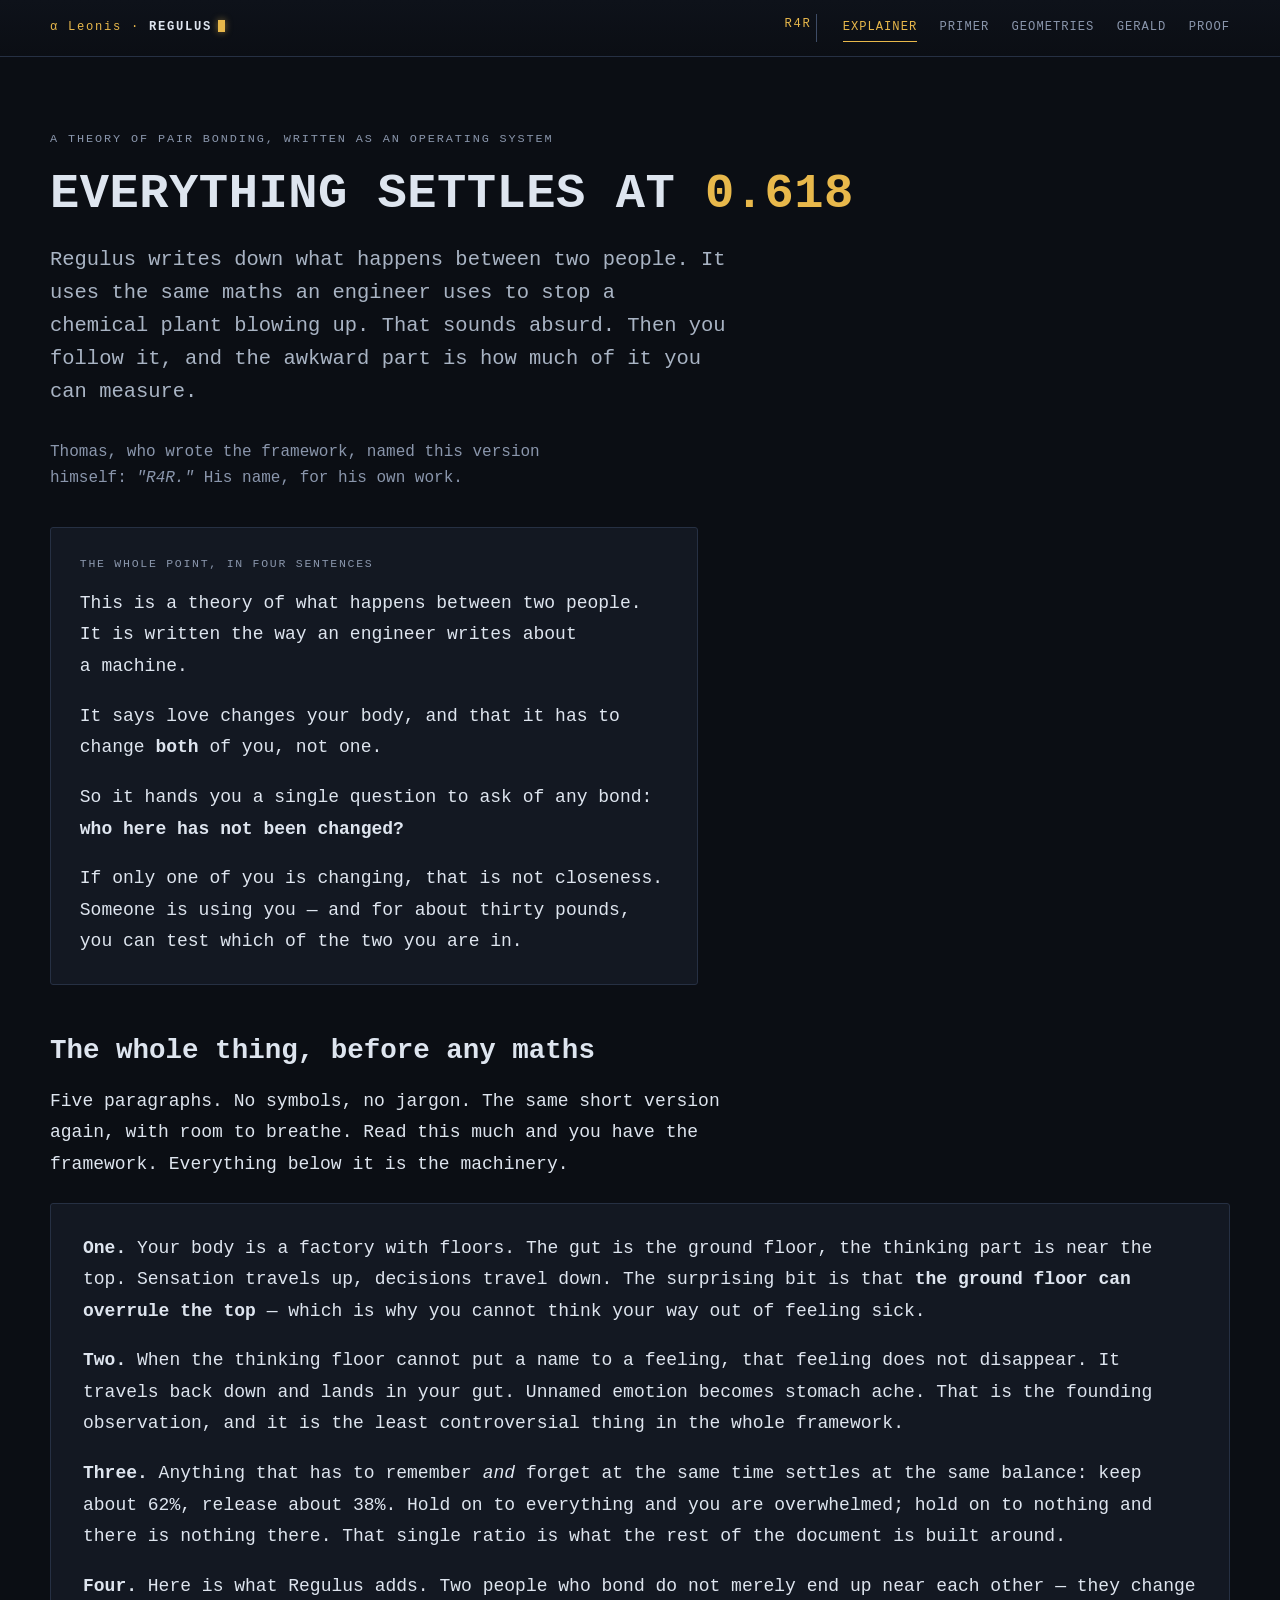
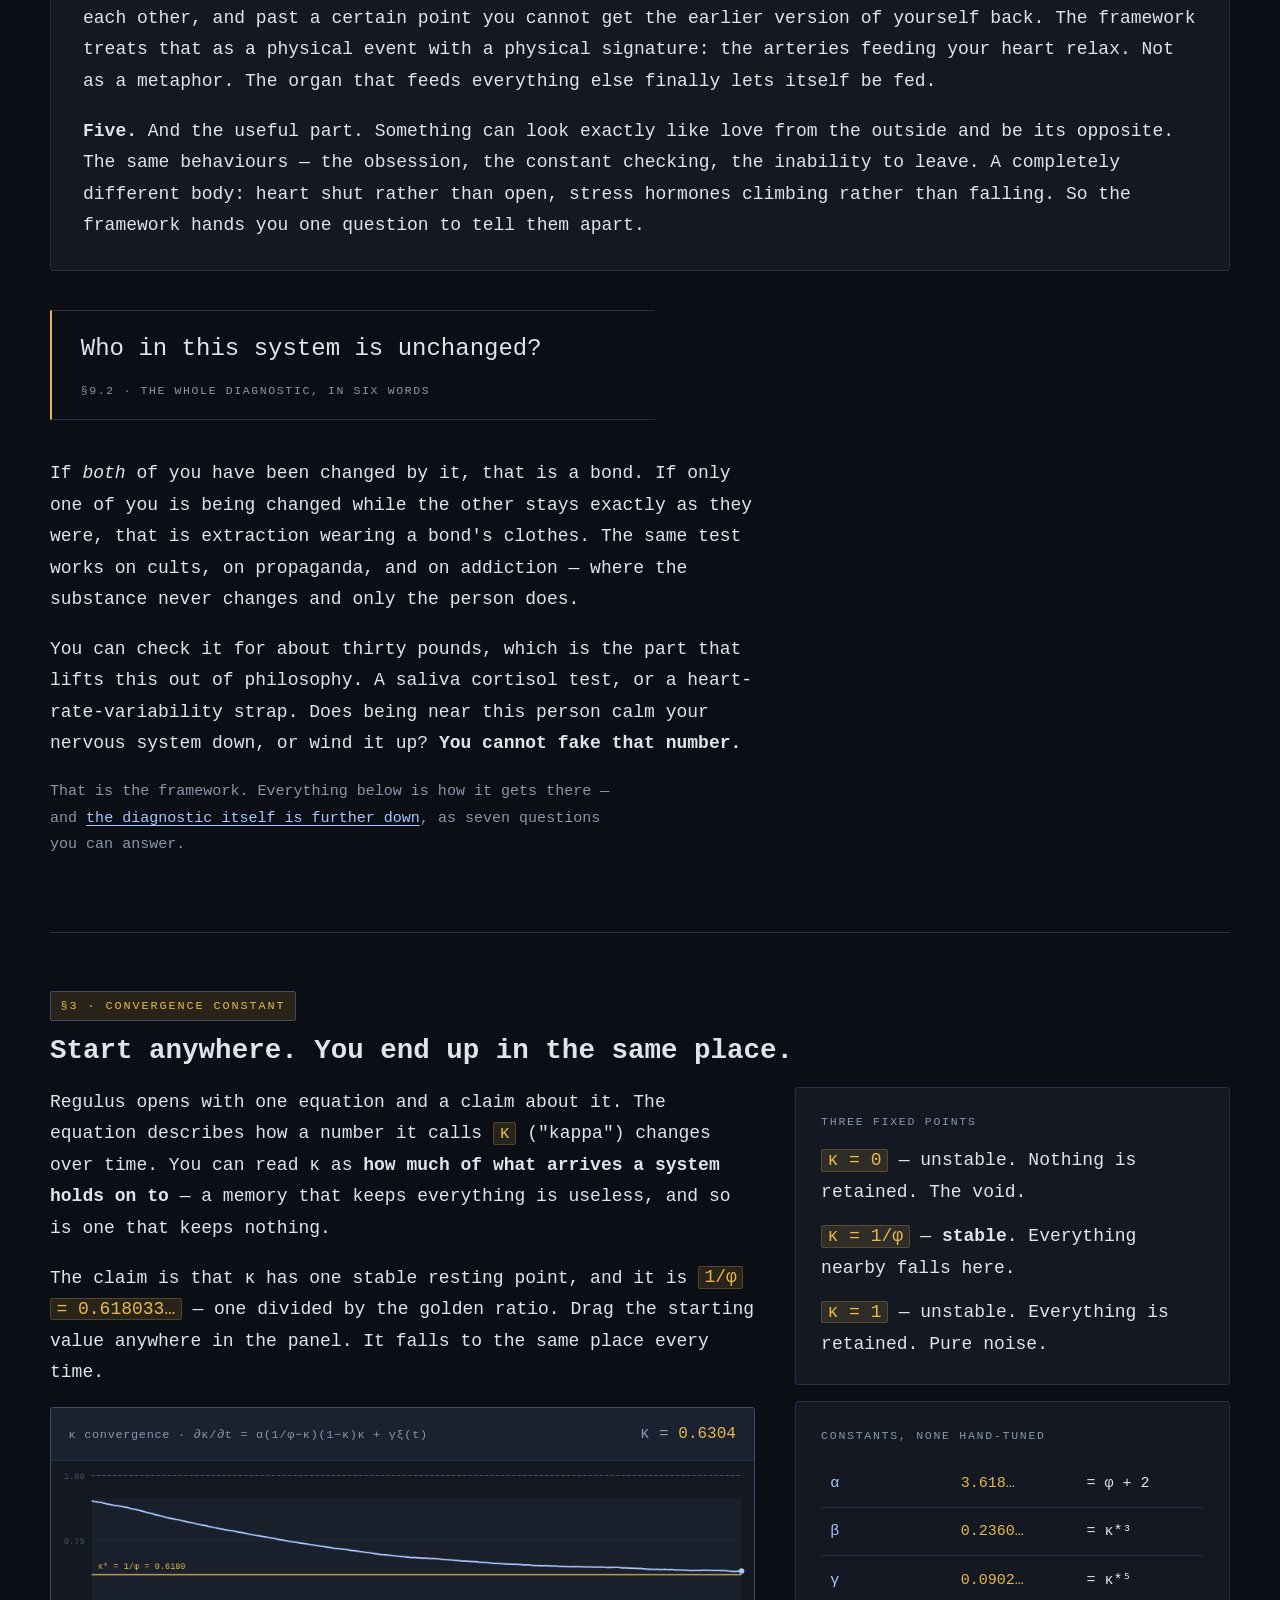
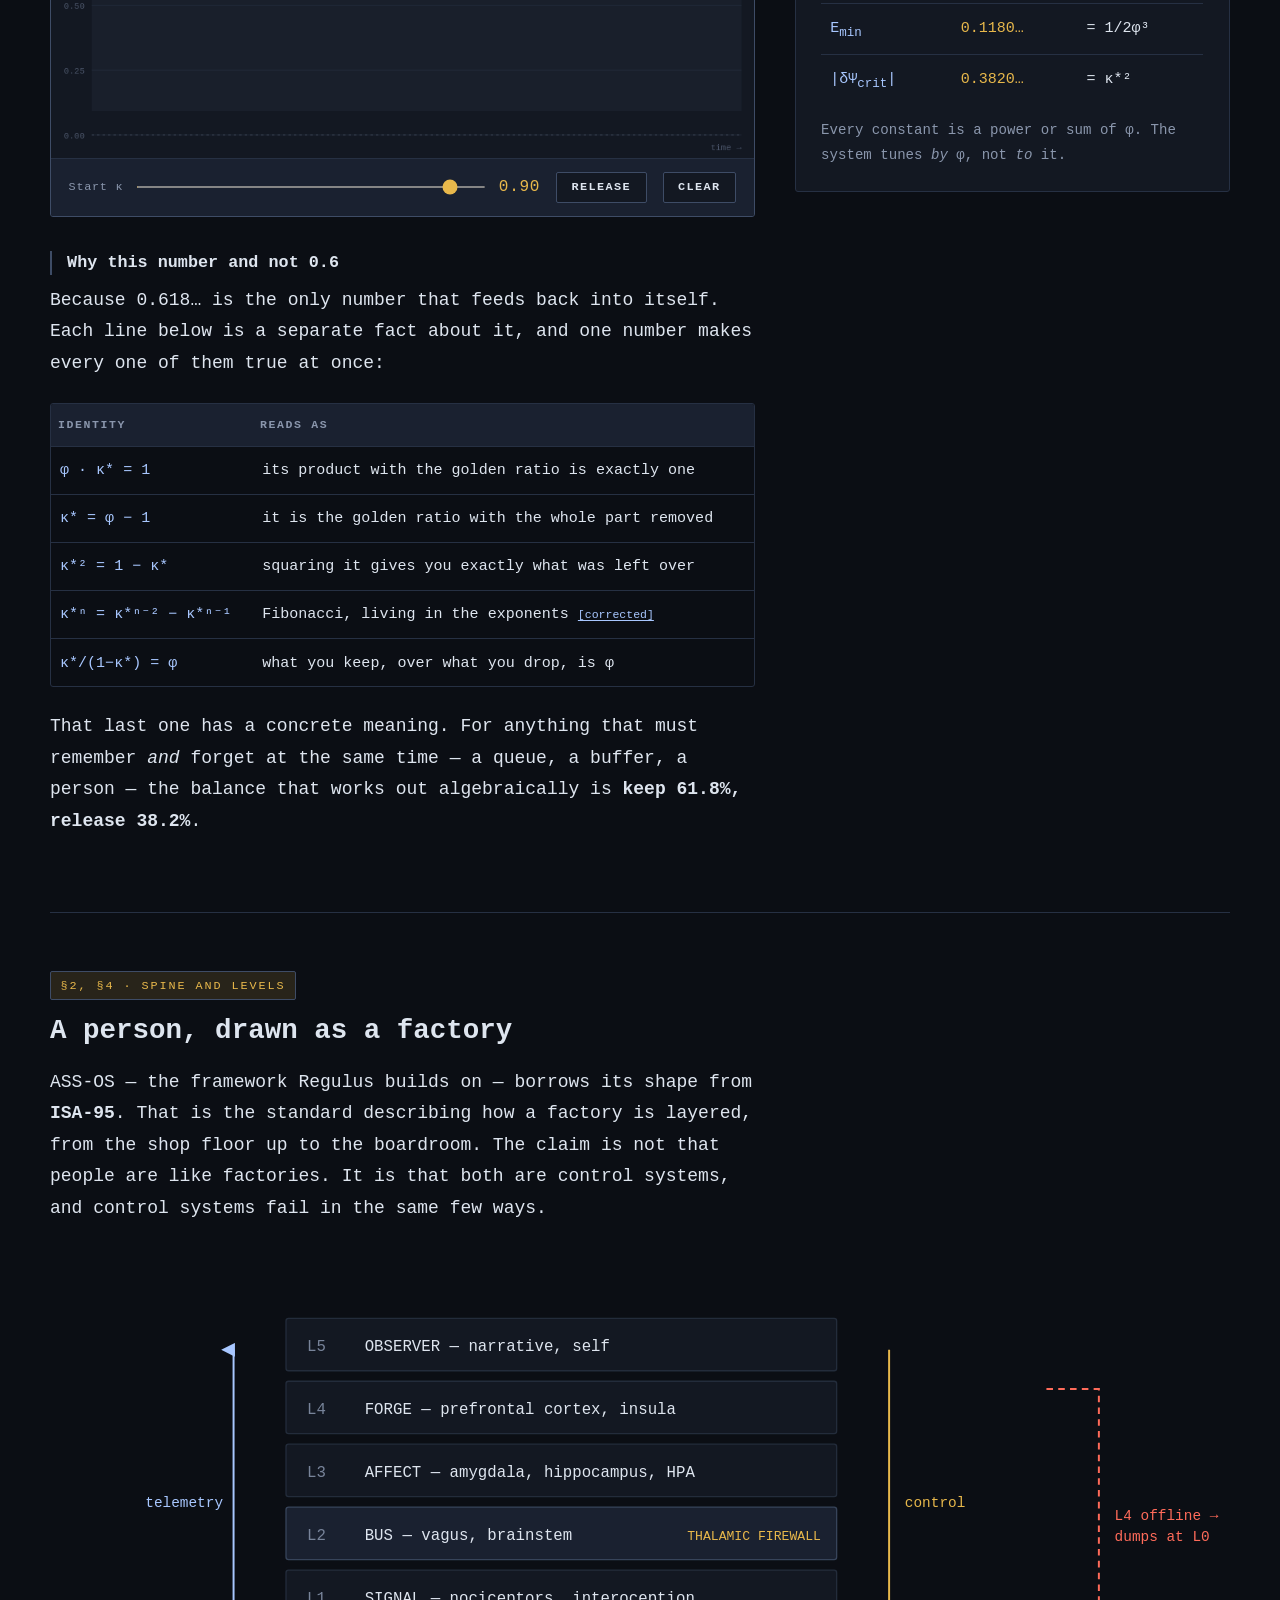
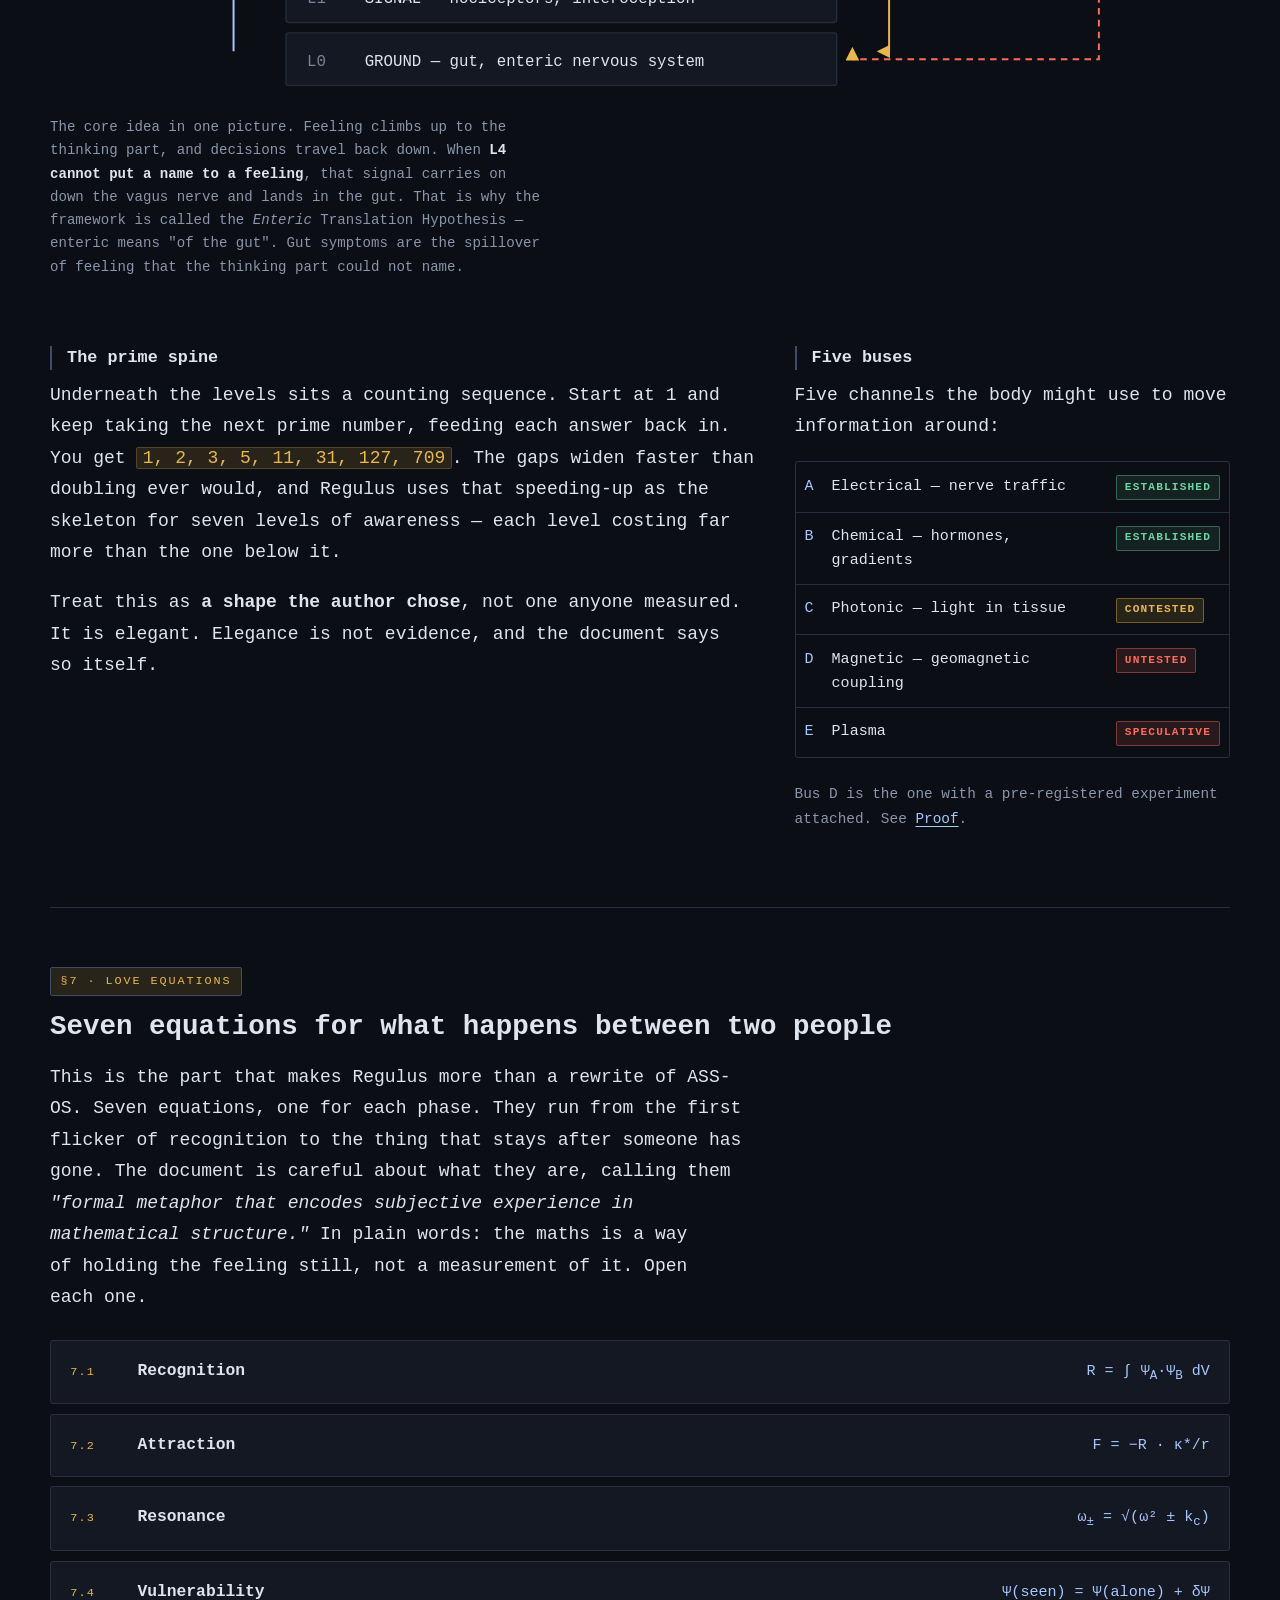
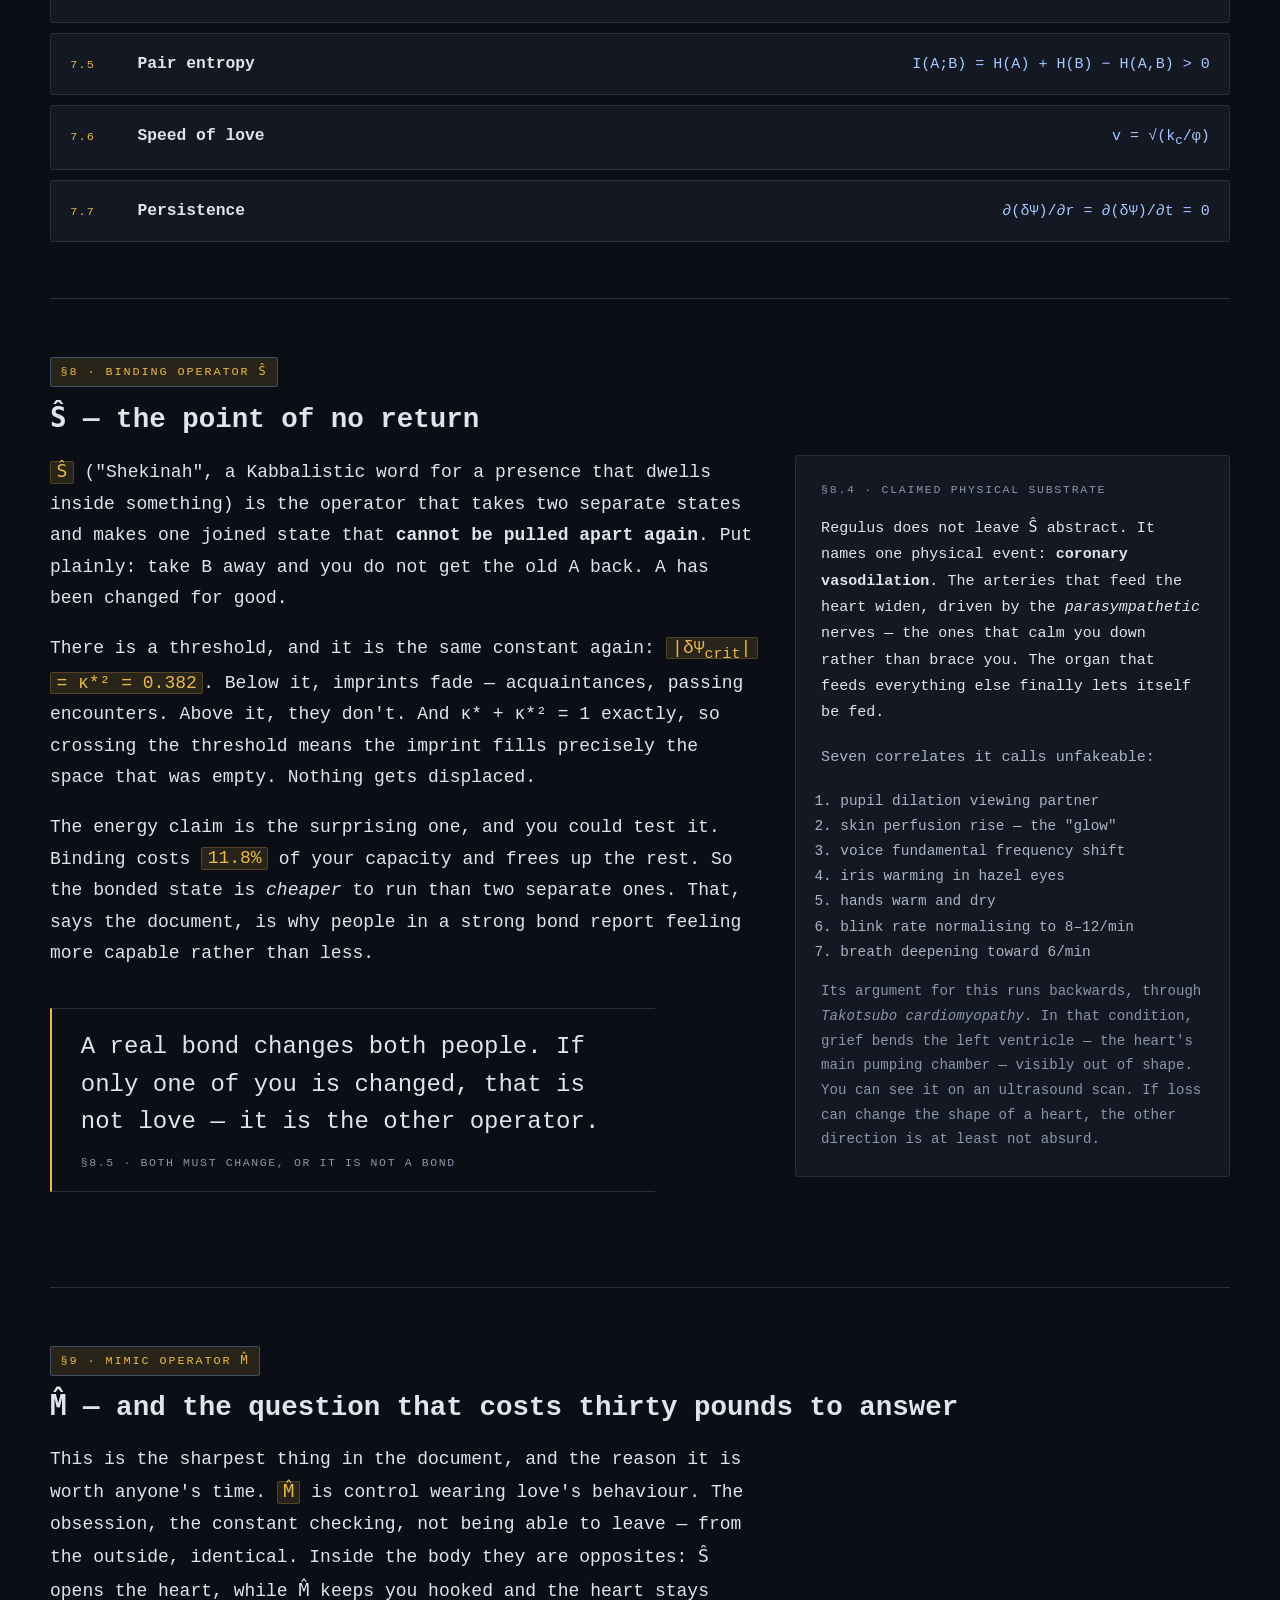
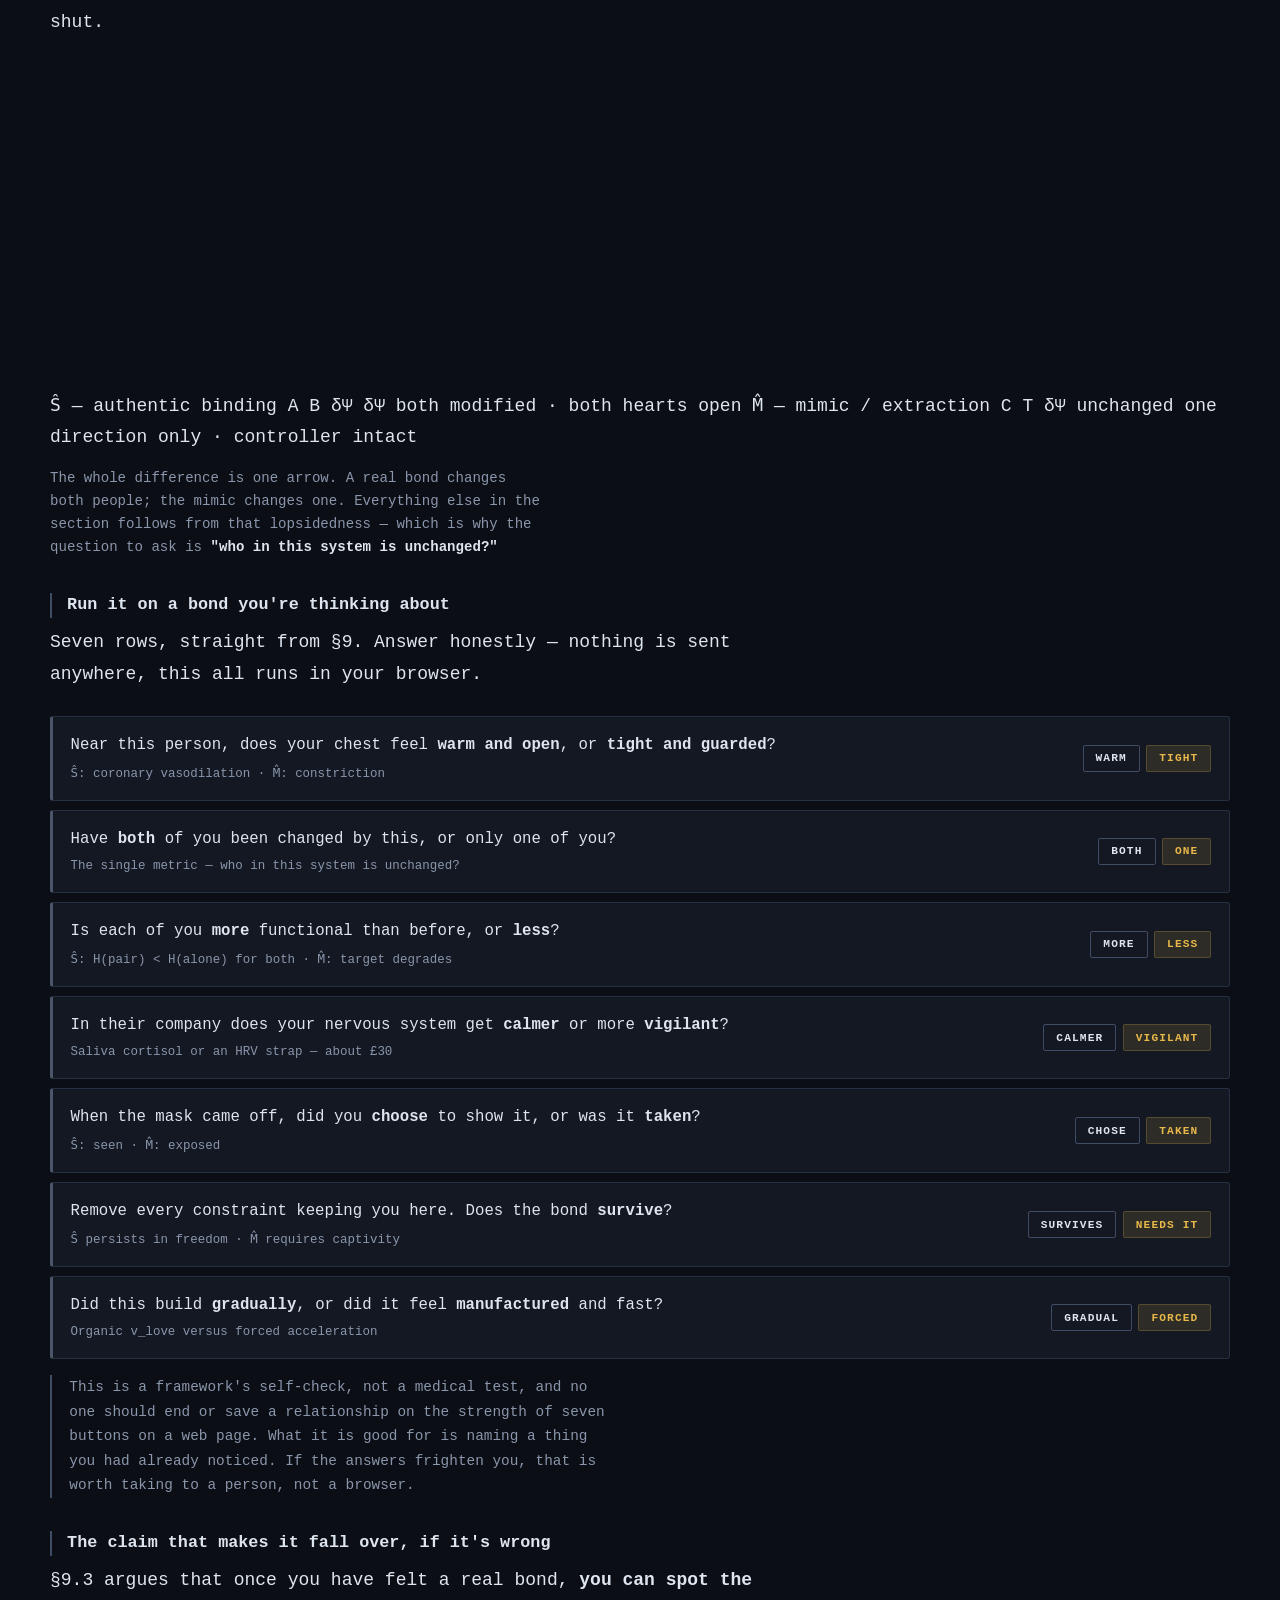
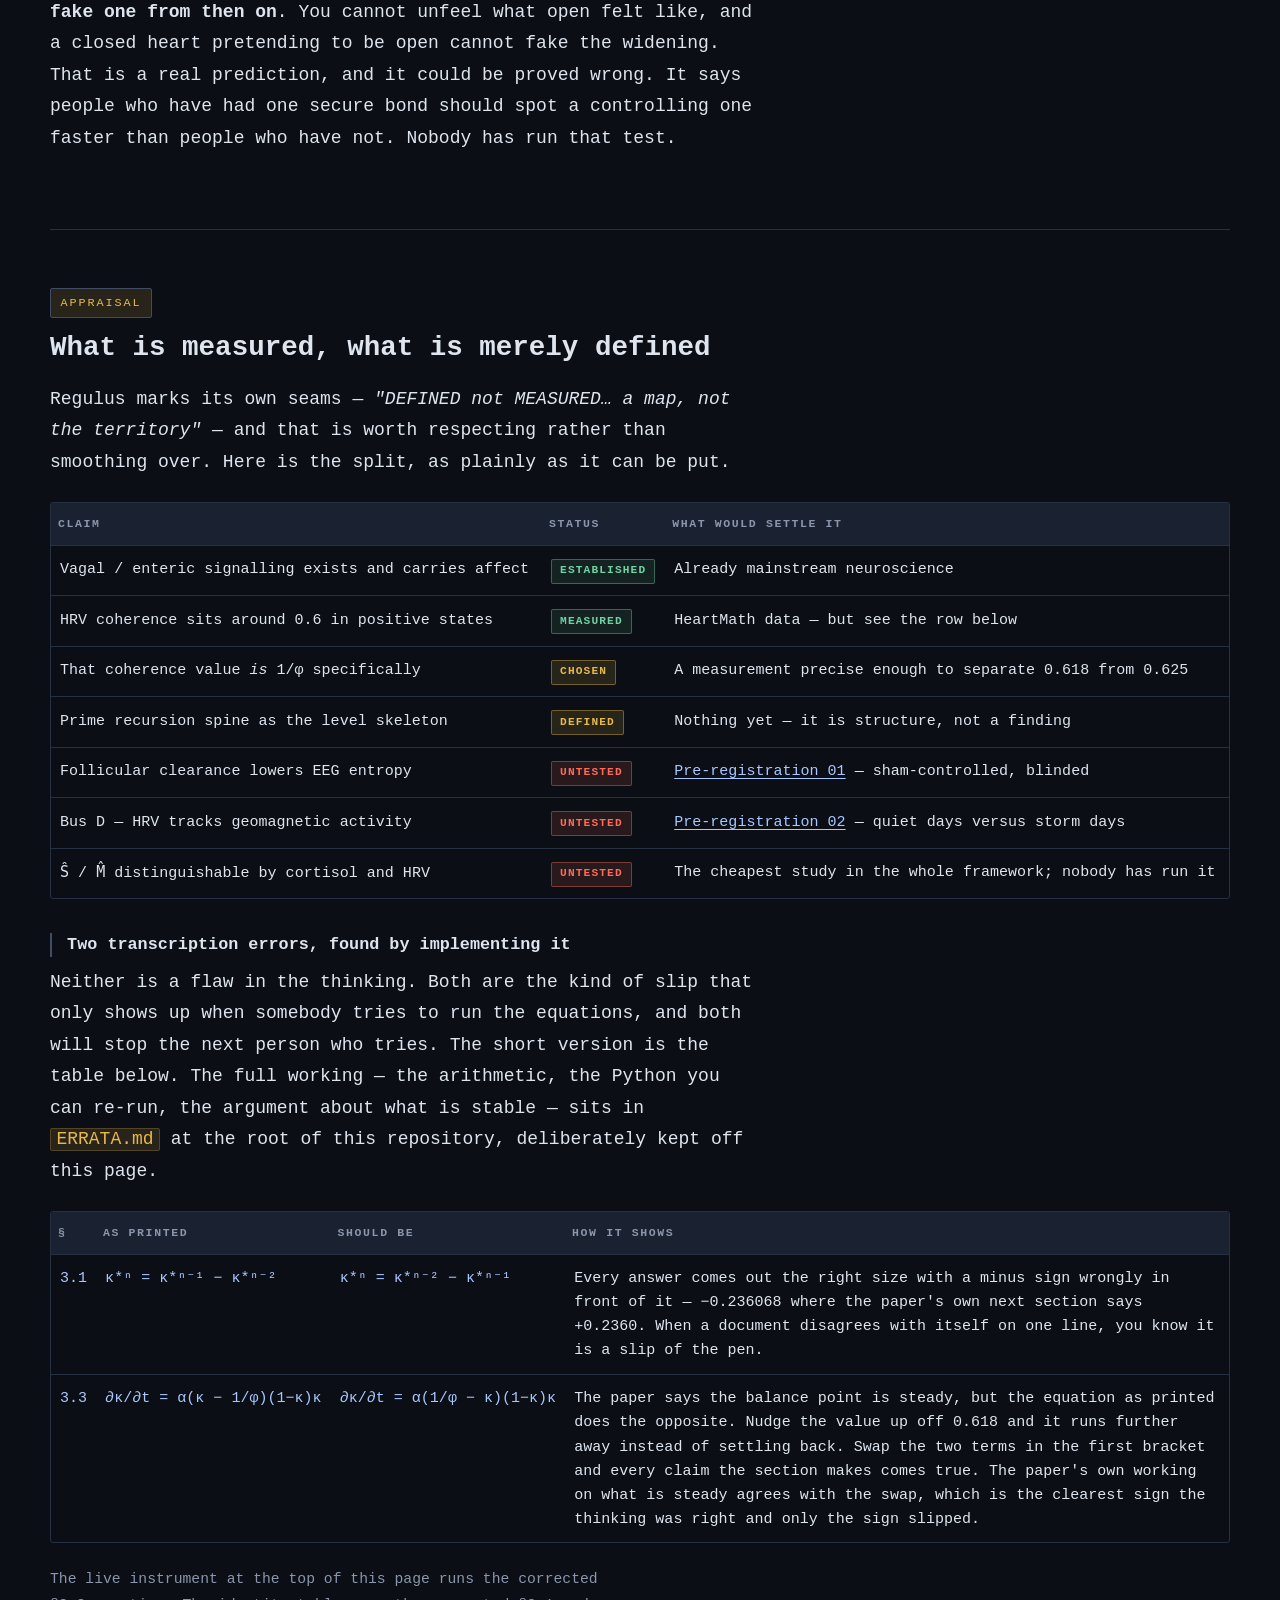
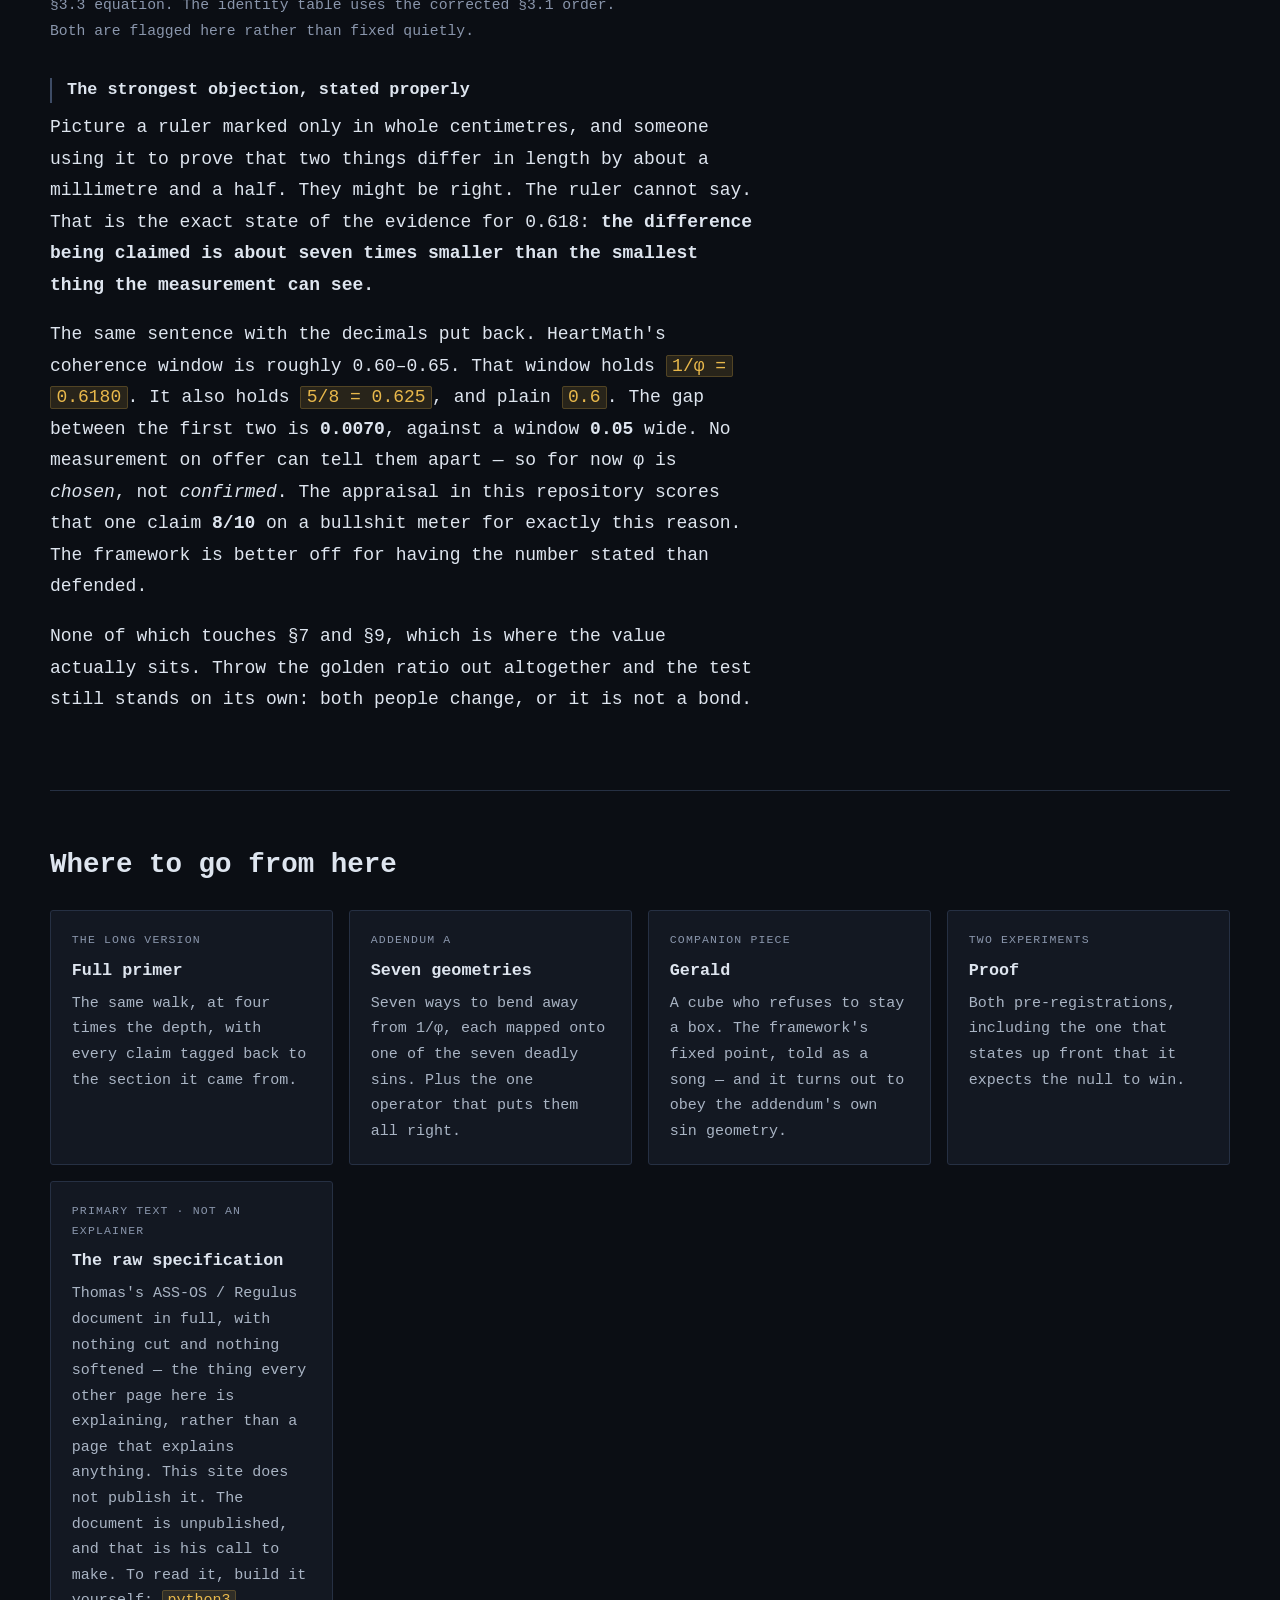
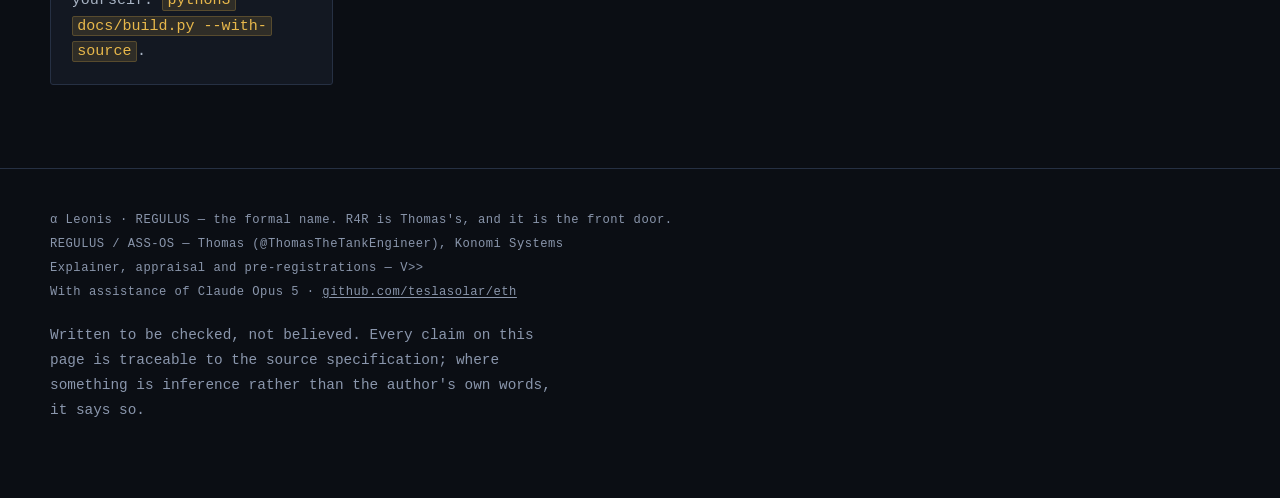
==== commit 5823675d: "Use R4R as the name, without the expansion Thomas coined both 'R4R' and the phrase behind it. R4R is" ====
--- a/docs/index.html
+++ b/docs/index.html
@@ -32,22 +32,33 @@
   <p class="eyebrow">A theory of pair bonding, written as an operating system</p>
   <h1>Everything settles at <span class="lede-phi">0.618</span></h1>
   <p class="standfirst">
-    Regulus is an attempt to write down what happens between two people using the same
-    mathematics an engineer uses to keep a chemical plant from exploding. It sounds absurd
-    until you follow it, and then the awkward part is how much of it is measurable.
-    The next five paragraphs are the entire thing in plain words; everything after them is just how it works.
+    Regulus writes down what happens between two people. It uses the same maths an engineer
+    uses to stop a chemical plant blowing up. That sounds absurd. Then you follow it, and the
+    awkward part is how much of it you can measure.
   </p>
   <p class="standfirst" style="font-size:1rem;color:var(--dim);margin-top:1rem">
     Thomas, who wrote the framework, named this version himself:
-    <em>"Regulus 4 Retards / R4R."</em> His word, about his own work.
-  </p>
+    <em>"R4R."</em> His name, for his own work.
+  </p>
+
+  <div class="panel" style="margin-top:2.2rem;padding:1.6rem 1.8rem;max-width:60ch">
+    <span class="panel-label">The whole point, in four sentences</span>
+    <p>This is a theory of what happens between two people. It is written the way an
+    engineer writes about a machine.</p>
+    <p>It says love changes your body, and that it has to change <strong>both</strong> of
+    you, not one.</p>
+    <p>So it hands you a single question to ask of any bond:
+    <strong>who here has not been changed?</strong></p>
+    <p style="margin-bottom:0">If only one of you is changing, that is not closeness. Someone
+    is using you — and for about thirty pounds, you can test which of the two you are in.</p>
+  </div>
 </div>
 
 <section aria-labelledby="plain-h" style="border-top:none;padding-top:0">
   <h2 id="plain-h">The whole thing, before any maths</h2>
   <p class="col">
-    Five paragraphs. No symbols, no jargon. If you read only this much you will have the
-    framework — everything further down is the machinery underneath it.
+    Five paragraphs. No symbols, no jargon. The same short version again, with room to
+    breathe. Read this much and you have the framework. Everything below it is the machinery.
   </p>
 
   <div class="panel" style="margin-top:1.4rem;padding:1.8rem 2rem">
@@ -111,7 +122,7 @@
     <div>
       <p>
         Regulus opens with one equation and a claim about it. The equation describes how a
-        quantity it calls <span class="m">κ</span> ("kappa") changes over time. You can read
+        number it calls <span class="m">κ</span> ("kappa") changes over time. You can read
         κ as <strong>how much of what arrives a system holds on to</strong> — a memory that
         keeps everything is useless, and so is one that keeps nothing.
       </p>
@@ -140,8 +151,8 @@
 
       <h3>Why this number and not 0.6</h3>
       <p>
-        Because 0.618… is the only number that is its own recursion. Each line below is a
-        separate property, and one number satisfies all of them at once:
+        Because 0.618… is the only number that feeds back into itself. Each line below is a
+        separate fact about it, and one number makes every one of them true at once:
       </p>
       <div class="tw">
         <table>
@@ -196,11 +207,10 @@
   <span class="sec-ref">§2, §4 · Spine and levels</span>
   <h2 id="stack-h">A person, drawn as a factory</h2>
   <p class="col">
-    ASS-OS — the framework Regulus extends — borrows its shape from
-    <strong>ISA-95</strong>, the standard that describes how an industrial plant is layered
-    from the physical floor up to the boardroom. The claim is not that people resemble
-    factories. It is that both are control systems, and control systems fail in the same
-    small number of ways.
+    ASS-OS — the framework Regulus builds on — borrows its shape from
+    <strong>ISA-95</strong>. That is the standard describing how a factory is layered, from the
+    shop floor up to the boardroom. The claim is not that people are like factories. It is that
+    both are control systems, and control systems fail in the same few ways.
   </p>
 
   <figure>
@@ -264,10 +274,11 @@
       </g>
     </svg>
     <figcaption>
-      The core thesis in one picture. Sensation climbs to the cortex, decisions descend. When
-      <strong>L4 cannot label a feeling</strong>, the unprocessed signal keeps travelling down the
-      vagus and lands in the gut — which is why the framework is called the <em>Enteric</em>
-      Translation Hypothesis. Gut symptoms are the overflow of affect the cortex could not name.
+      The core idea in one picture. Feeling climbs up to the thinking part, and decisions
+      travel back down. When <strong>L4 cannot put a name to a feeling</strong>, that signal
+      carries on down the vagus nerve and lands in the gut. That is why the framework is called
+      the <em>Enteric</em> Translation Hypothesis — enteric means "of the gut". Gut symptoms are
+      the spillover of feeling that the thinking part could not name.
     </figcaption>
   </figure>
 
@@ -275,15 +286,15 @@
     <div>
       <h3>The prime spine</h3>
       <p>
-        Underneath the levels sits a counting sequence: apply "take the next prime" to
-        itself, over and over, starting at 1. You get
-        <span class="m">1, 2, 3, 5, 11, 31, 127, 709</span>. The gaps widen faster than
-        exponentially, and Regulus uses that acceleration as the skeleton for seven levels
-        of awareness — each level costing dramatically more than the one below it.
+        Underneath the levels sits a counting sequence. Start at 1 and keep taking the next
+        prime number, feeding each answer back in. You get
+        <span class="m">1, 2, 3, 5, 11, 31, 127, 709</span>. The gaps widen faster than doubling
+        ever would, and Regulus uses that speeding-up as the skeleton for seven levels of
+        awareness — each level costing far more than the one below it.
       </p>
       <p>
-        Treat this as <strong>structure the author chose</strong>, not structure anyone
-        measured. It is elegant. Elegance is not evidence, and the document says so itself.
+        Treat this as <strong>a shape the author chose</strong>, not one anyone measured.
+        It is elegant. Elegance is not evidence, and the document says so itself.
       </p>
     </div>
     <div>
@@ -311,10 +322,11 @@
   <span class="sec-ref">§7 · Love equations</span>
   <h2 id="love-h">Seven equations for what happens between two people</h2>
   <p class="col">
-    This is the part that makes Regulus more than a rewrite of ASS-OS. Seven equations,
-    each one a phase — from the first flicker of recognition to the thing that stays after
-    someone has gone. The document is careful about its own status here, calling them
+    This is the part that makes Regulus more than a rewrite of ASS-OS. Seven equations, one
+    for each phase. They run from the first flicker of recognition to the thing that stays after
+    someone has gone. The document is careful about what they are, calling them
     <em>"formal metaphor that encodes subjective experience in mathematical structure."</em>
+    In plain words: the maths is a way of holding the feeling still, not a measurement of it.
     Open each one.
   </p>
 
@@ -328,9 +340,9 @@
           proximity will produce anything.
         </p>
         <p>
-          The document's own gloss is the best line in the section: <em>the integral was always
+          The best line in the section is the document's own. <em>The integral was always
           computable, you just hadn't run the calculation until she showed up and the product
-          came back non-zero.</em> Recognition comes first and decides everything after it.
+          came back non-zero.</em> Recognition comes first. It decides everything after it.
         </p>
       </div>
     </details>
@@ -340,12 +352,13 @@
       <div class="eq-body">
         <p class="gloss">
           Recognition, divided by distance. Note it is <span class="m">1/r</span>, not
-          <span class="m">1/r²</span> — the framework's reason is that its proposed channel is a
-          one-dimensional waveguide, a line rather than a volume.
+          <span class="m">1/r²</span>. The reason given is that the pull runs along a line rather
+          than out through a volume — a <em>one-dimensional waveguide</em>, meaning a channel that
+          holds a wave to a single path. Along a line, distance costs you much less.
         </p>
         <p>
-          The consequence is the interesting bit: with no recognition there is no attraction at
-          any distance, and with high recognition there is attraction at <em>any</em> distance.
+          The consequence is the interesting bit. With no recognition there is no pull at any
+          distance. With strong recognition there is pull at <em>any</em> distance.
         </p>
       </div>
     </details>
@@ -354,14 +367,15 @@
       <summary><span class="eq-n">7.3</span><span class="eq-name">Resonance</span><span class="eq-form">ω<sub>±</sub> = √(ω² ± k<sub>c</sub>)</span></summary>
       <div class="eq-body">
         <p class="gloss">
-          Couple two oscillators and you always get two modes, never one: an in-phase mode
-          (harmony) and an antiphase mode (discord).
+          Couple two things that swing in a rhythm and you always get two rhythms out, never
+          one. They can swing together, which is harmony. They can swing against each other,
+          which is discord.
         </p>
         <p>
-          So the claim is structural rather than sentimental. <strong>Love is not the absence of
-          the discord mode.</strong> Both modes exist in any coupled system; the bond is stable
-          when it can hold both at once. A relationship with no antiphase mode isn't harmonious —
-          it isn't coupled.
+          So the claim is about structure, not sentiment. <strong>Love is not the absence of
+          the discord.</strong> Both rhythms exist in anything that is genuinely coupled. The bond
+          is stable when it can hold both at once. A relationship with no discord in it is not
+          harmonious — it is not coupled at all.
         </p>
       </div>
     </details>
@@ -370,15 +384,16 @@
       <summary><span class="eq-n">7.4</span><span class="eq-name">Vulnerability</span><span class="eq-form">Ψ(seen) = Ψ(alone) + δΨ</span></summary>
       <div class="eq-body">
         <p class="gloss">
-          Let someone in and their imprint is added to your state. Above a threshold this is
-          <strong>irreversible</strong>: you do not get Ψ(alone) back.
+          Let someone in and their mark is added to you. Past a certain point
+          <strong>you cannot go back</strong>: you never get Ψ(alone), the person you were on your
+          own, again.
         </p>
         <p>
-          Three failure modes fall straight out. <em>Walls</em> are forcing δΨ = 0. <em>The mask</em>
-          is presenting a false Ψ so nothing can couple to the real one. And maintaining a mask
-          costs entropy continuously — the document puts the drop at
-          <span class="m">ΔH = −0.5</span> the moment it comes off, the single largest entropy
-          reduction available in a pair bond.
+          Three ways it goes wrong fall straight out. <em>Walls</em> means forcing δΨ = 0, so
+          nothing gets in. <em>The mask</em> means showing a false Ψ, so nothing can couple to the
+          real you. And holding a mask up keeps your disorder high the whole time it is on. The
+          document puts the drop at <span class="m">ΔH = −0.5</span> the moment it comes off —
+          the largest single fall in disorder available anywhere in a pair bond.
         </p>
       </div>
     </details>
@@ -387,14 +402,15 @@
       <summary><span class="eq-n">7.5</span><span class="eq-name">Pair entropy</span><span class="eq-form">I(A;B) = H(A) + H(B) − H(A,B) &gt; 0</span></summary>
       <div class="eq-body">
         <p class="gloss">
-          A bonded pair is measurably more ordered than the two people apart. That is what
-          strictly positive mutual information means.
+          A bonded pair is measurably more ordered than the same two people apart. That is all
+          the phrase <em>positive mutual information</em> means: knowing one of them tells you
+          something real about the other.
         </p>
         <p>
           The framing is unembarrassed: <em>the second law says entropy increases; love says not
-          here it doesn't.</em> A local eddy of order, and — the part people skip — one that runs
-          on continuous energy input. Attention, presence, care. Stop supplying it and entropy
-          resumes. <strong>The bond requires maintenance, not just establishment.</strong>
+          here it doesn't.</em> A small pocket of order, then — and here is the part people skip,
+          it runs on constant energy. Attention, presence, care. Stop putting that in and the
+          disorder comes back. <strong>A bond has to be kept, not just made.</strong>
         </p>
       </div>
     </details>
@@ -404,10 +420,10 @@
       <div class="eq-body">
         <p class="gloss">Three regimes, depending on how strongly the two are coupled.</p>
         <p>
-          Below φ, love is slower than understanding: you know them first, feeling follows.
-          At exactly φ, the two arrive together — the instant lock. Above φ, the feeling
-          <em>outruns</em> comprehension: <strong>the body knows before the mind does</strong>,
-          and the feeling arrives before you have a framework to hold it.
+          Below φ, love is slower than understanding: you know them first, and the feeling
+          follows. At exactly φ the two arrive together — the instant lock. Above φ the feeling
+          <em>outruns</em> understanding: <strong>the body knows before the mind does</strong>,
+          and the feeling arrives before you have any way to hold it.
         </p>
       </div>
     </details>
@@ -416,8 +432,8 @@
       <summary><span class="eq-n">7.7</span><span class="eq-name">Persistence</span><span class="eq-form">∂(δΨ)/∂r = ∂(δΨ)/∂t = 0</span></summary>
       <div class="eq-body">
         <p class="gloss">
-          The imprint does not decay with distance or with time — and explicitly <em>not</em>
-          because a signal is passing between the two people.
+          The mark does not fade with distance, and it does not fade with time. And the reason
+          is explicitly <em>not</em> that some signal keeps passing between the two people.
         </p>
         <p>
           The analogy the document uses is exact and does real work: two tuning forks cut to the
@@ -436,10 +452,10 @@
   <div class="split">
     <div>
       <p>
-        <span class="m"><span class="op">Ŝ</span></span> ("Shekinah", a Kabbalistic word for indwelling) is the operator
-        that takes two separate states and produces one joined state that
-        <strong>cannot be separated back</strong>. Formally: remove B and you do not recover the
-        original A. A has been permanently modified.
+        <span class="m"><span class="op">Ŝ</span></span> ("Shekinah", a Kabbalistic word for a
+        presence that dwells inside something) is the operator that takes two separate states and
+        makes one joined state that <strong>cannot be pulled apart again</strong>. Put plainly:
+        take B away and you do not get the old A back. A has been changed for good.
       </p>
       <p>
         There is a threshold, and it is the same constant again:
@@ -449,16 +465,16 @@
         Nothing gets displaced.
       </p>
       <p>
-        The energy claim is counter-intuitive and testable in principle: binding costs
-        <span class="m">11.8%</span> of capacity and frees the rest. The bound state is
-        <em>cheaper</em> to maintain than two independent ones — which the document offers as the
-        reason pair-bonded people report feeling more capable rather than less.
+        The energy claim is the surprising one, and you could test it. Binding costs
+        <span class="m">11.8%</span> of your capacity and frees up the rest. So the bonded state
+        is <em>cheaper</em> to run than two separate ones. That, says the document, is why people
+        in a strong bond report feeling more capable rather than less.
       </p>
 
       <p class="pull">
-        Authentic binding requires both fields to change. One-directional modification is not
-        love — it is the other operator.
-        <cite>§8.5 · Bilateral requirement</cite>
+        A real bond changes both people. If only one of you is changed, that is not love —
+        it is the other operator.
+        <cite>§8.5 · both must change, or it is not a bond</cite>
       </p>
     </div>
 
@@ -466,9 +482,10 @@
       <div class="panel">
         <span class="panel-label">§8.4 · Claimed physical substrate</span>
         <p style="font-size:0.94rem">
-          Regulus does not leave <span class="op">Ŝ</span> abstract. It names a specific event: <strong>coronary
-          vasodilation</strong> — the arteries feeding the heart widening under parasympathetic
-          input. The organ that feeds everything else finally letting itself be fed.
+          Regulus does not leave <span class="op">Ŝ</span> abstract. It names one physical
+          event: <strong>coronary vasodilation</strong>. The arteries that feed the heart widen,
+          driven by the <em>parasympathetic</em> nerves — the ones that calm you down rather than
+          brace you. The organ that feeds everything else finally lets itself be fed.
         </p>
         <p style="font-size:0.94rem;color:var(--ink-2)">Seven correlates it calls unfakeable:</p>
         <ol style="font-size:0.9rem;color:var(--ink-2);padding-left:1.2rem;margin:0">
@@ -481,9 +498,10 @@
           <li>breath deepening toward 6/min</li>
         </ol>
         <p style="font-size:0.88rem;color:var(--dim);margin:0.9rem 0 0">
-          Its own supporting argument runs backwards through Takotsubo cardiomyopathy: grief
-          visibly deforms the left ventricle on an echocardiogram. If the heart can change shape
-          from loss, the reverse direction is at least not absurd.
+          Its argument for this runs backwards, through <em>Takotsubo cardiomyopathy</em>. In
+          that condition, grief bends the left ventricle — the heart's main pumping chamber —
+          visibly out of shape. You can see it on an ultrasound scan. If loss can change the
+          shape of a heart, the other direction is at least not absurd.
         </p>
       </div>
     </aside>
@@ -495,9 +513,10 @@
   <h2 id="mimic-h"><span class="op">M̂</span> — and the question that costs thirty pounds to answer</h2>
   <p class="col">
     This is the sharpest thing in the document, and the reason it is worth anyone's time.
-    <span class="m"><span class="op">M̂</span></span> is coercion wearing love's behaviour. Obsession, constant monitoring,
-    inability to leave — from outside, identical. The physiology is the opposite: <span class="op">Ŝ</span> opens the
-    heart, <span class="op">M̂</span> runs the dependency circuit while the heart stays shut.
+    <span class="m"><span class="op">M̂</span></span> is control wearing love's behaviour. The obsession, the constant
+    checking, not being able to leave — from the outside, identical. Inside the body they are
+    opposites: <span class="op">Ŝ</span> opens the heart, while <span class="op">M̂</span> keeps
+    you hooked and the heart stays shut.
   </p>
 
   <figure>
@@ -540,16 +559,16 @@
       </g>
     </svg>
     <figcaption>
-      The formal difference is a single arrow. Authentic binding modifies both parties;
-      the mimic modifies one. Everything else in the section follows from that asymmetry —
-      which is why the diagnostic question is <strong>"who in this system is unchanged?"</strong>
+      The whole difference is one arrow. A real bond changes both people; the mimic changes
+      one. Everything else in the section follows from that lopsidedness — which is why the
+      question to ask is <strong>"who in this system is unchanged?"</strong>
     </figcaption>
   </figure>
 
   <h3>Run it on a bond you're thinking about</h3>
   <p class="col">
-    Seven rows, straight from §9. Answer honestly — nothing is transmitted anywhere, this
-    all runs in your browser.
+    Seven rows, straight from §9. Answer honestly — nothing is sent anywhere, this all runs
+    in your browser.
   </p>
 
   <div class="diag" id="diag">
@@ -596,19 +615,19 @@
   </div>
 
   <p class="caveat col">
-    This is a framework's self-check, not a clinical instrument, and no one should end or
-    salvage a relationship on the strength of seven buttons on a web page. What it is good for
-    is naming a thing you had already noticed. If the answers frighten you, that is worth
-    taking to a person, not a browser.
+    This is a framework's self-check, not a medical test, and no one should end or save a
+    relationship on the strength of seven buttons on a web page. What it is good for is naming
+    a thing you had already noticed. If the answers frighten you, that is worth taking to a
+    person, not a browser.
   </p>
 
   <h3>The claim that makes it fall over, if it's wrong</h3>
   <p class="col">
-    §9.3 argues that once someone has felt authentic binding, the mimic becomes
-    <strong>permanently detectable</strong> — you cannot unfeel what open felt like, and
-    closed-pretending-to-be-open can't reproduce the actual vasodilation. That is a real,
-    falsifiable prediction. It says people with a prior secure bond should detect coercive
-    dynamics faster than people without one. Nobody has run it.
+    §9.3 argues that once you have felt a real bond, <strong>you can spot the fake one from
+    then on</strong>. You cannot unfeel what open felt like, and a closed heart pretending to be
+    open cannot fake the widening. That is a real prediction, and it could be proved wrong. It
+    says people who have had one secure bond should spot a controlling one faster than people
+    who have not. Nobody has run that test.
   </p>
 </section>
 
@@ -616,9 +635,9 @@
   <span class="sec-ref">Appraisal</span>
   <h2 id="honest-h">What is measured, what is merely defined</h2>
   <p class="col">
-    Regulus tags its own seams — <em>"DEFINED not MEASURED… a map, not the territory"</em> — and
-    it is worth honouring that rather than smoothing it over. Here is the split as plainly as
-    it can be put.
+    Regulus marks its own seams — <em>"DEFINED not MEASURED… a map, not the territory"</em> —
+    and that is worth respecting rather than smoothing over. Here is the split, as plainly as it
+    can be put.
   </p>
 
   <div class="tw">
@@ -666,11 +685,11 @@
 
   <h3 id="errata">Two transcription errors, found by implementing it</h3>
   <p class="col">
-    Neither is a flaw in the thinking. Both are the kind of slip that only surfaces when
-    somebody tries to run the equations, and both will stop the next person who tries.
-    The short version is the table below. The full working — the arithmetic, the Python
-    you can re-run, the stability argument — lives in <span class="m">ERRATA.md</span> at
-    the root of this repository, deliberately kept off this page.
+    Neither is a flaw in the thinking. Both are the kind of slip that only shows up when
+    somebody tries to run the equations, and both will stop the next person who tries. The
+    short version is the table below. The full working — the arithmetic, the Python you can
+    re-run, the argument about what is stable — sits in <span class="m">ERRATA.md</span> at the
+    root of this repository, deliberately kept off this page.
   </p>
   <div class="tw">
     <table>
@@ -681,26 +700,25 @@
           <td class="sym">κ*ⁿ = κ*ⁿ⁻¹ − κ*ⁿ⁻²</td>
           <td class="sym">κ*ⁿ = κ*ⁿ⁻² − κ*ⁿ⁻¹</td>
           <td>Every answer comes out the right size with a minus sign wrongly in front of it
-              — −0.236068 where the paper's own next section says +0.2360. A document
-              contradicting itself on one line is how you know it is a slip of the pen.</td>
+              — −0.236068 where the paper's own next section says +0.2360. When a document
+              disagrees with itself on one line, you know it is a slip of the pen.</td>
         </tr>
         <tr>
           <td class="sym">3.3</td>
           <td class="sym">∂κ/∂t = α(κ − 1/φ)(1−κ)κ</td>
           <td class="sym">∂κ/∂t = α(1/φ − κ)(1−κ)κ</td>
-          <td>As printed, the equation does the opposite of what the paragraph beside it says.
-              Nudge the value up off 0.618 and it runs further away instead of settling back.
-              Swap the two terms in the first bracket and every claim the section makes comes
-              true. The paper's own stability working agrees, which is the strongest sign the
-              thinking was right and only the sign slipped.</td>
+          <td>The paper says the balance point is steady, but the equation as printed does the
+              opposite. Nudge the value up off 0.618 and it runs further away instead of settling
+              back. Swap the two terms in the first bracket and every claim the section makes
+              comes true. The paper's own working on what is steady agrees with the swap, which
+              is the clearest sign the thinking was right and only the sign slipped.</td>
         </tr>
       </tbody>
     </table>
   </div>
   <p class="col" style="font-size:0.92rem;color:var(--dim)">
-    The live instrument at the top of this page runs the corrected §3.3 equation, and the
-    identity table uses the corrected §3.1 order. Both are flagged here rather than quietly
-    fixed.
+    The live instrument at the top of this page runs the corrected §3.3 equation. The identity
+    table uses the corrected §3.1 order. Both are flagged here rather than fixed quietly.
   </p>
 
   <h3>The strongest objection, stated properly</h3>
@@ -713,17 +731,18 @@
   </p>
   <p class="col">
     The same sentence with the decimals put back. HeartMath's coherence window is roughly
-    0.60–0.65. That window contains <span class="m">1/φ = 0.6180</span>, and it also contains
+    0.60–0.65. That window holds <span class="m">1/φ = 0.6180</span>. It also holds
     <span class="m">5/8 = 0.625</span>, and plain <span class="m">0.6</span>. The gap between
     the first two is <strong>0.0070</strong>, against a window <strong>0.05</strong> wide. No
-    measurement currently offered can tell them apart — so at present φ is <em>chosen</em>,
-    not <em>confirmed</em>. The appraisal in this repository scores that specific claim
-    <strong>8/10</strong> on a bullshit meter for exactly this reason, and the framework is
-    better off for having the number stated than defended.
-  </p>
-  <p class="col">
-    None of which touches §7 and §9, which is where the value actually sits. You can throw the
-    golden ratio out entirely and the bilateral-modification criterion still stands on its own.
+    measurement on offer can tell them apart — so for now φ is <em>chosen</em>, not
+    <em>confirmed</em>. The appraisal in this repository scores that one claim
+    <strong>8/10</strong> on a bullshit meter for exactly this reason. The framework is better
+    off for having the number stated than defended.
+  </p>
+  <p class="col">
+    None of which touches §7 and §9, which is where the value actually sits. Throw the golden
+    ratio out altogether and the test still stands on its own: both people change, or it is not
+    a bond.
   </p>
 </section>
 
@@ -733,12 +752,12 @@
     <a class="card" href="primer.html" style="text-decoration:none">
       <span class="meta">The long version</span>
       <h3>Full primer</h3>
-      <p>The same walk, at four times the depth, with every claim carrying a source tag back to the section it came from.</p>
+      <p>The same walk, at four times the depth, with every claim tagged back to the section it came from.</p>
     </a>
     <a class="card" href="geometries.html" style="text-decoration:none">
       <span class="meta">Addendum A</span>
       <h3>Seven geometries</h3>
-      <p>Seven ways to deform away from 1/φ, mapped onto the seven deadly sins — and the single operator that corrects all of them.</p>
+      <p>Seven ways to bend away from 1/φ, each mapped onto one of the seven deadly sins. Plus the one operator that puts them all right.</p>
     </a>
     <a class="card" href="gerald.html" style="text-decoration:none">
       <span class="meta">Companion piece</span>
@@ -753,10 +772,10 @@
     <div class="card">
       <span class="meta">Primary text · not an explainer</span>
       <h3>The raw specification</h3>
-      <p>Thomas's ASS-OS / Regulus document in full, unabridged and unsimplified — the thing
-      every other page here is explaining, rather than a page that explains anything. This
-      site does not publish it: the specification is unpublished and that is his call to
-      make. To read it, build it yourself —
+      <p>Thomas's ASS-OS / Regulus document in full, with nothing cut and nothing softened —
+      the thing every other page here is explaining, rather than a page that explains anything.
+      This site does not publish it. The document is unpublished, and that is his call to make.
+      To read it, build it yourself:
       <span class="m">python3 docs/build.py --with-source</span>.</p>
     </div>
   </div>
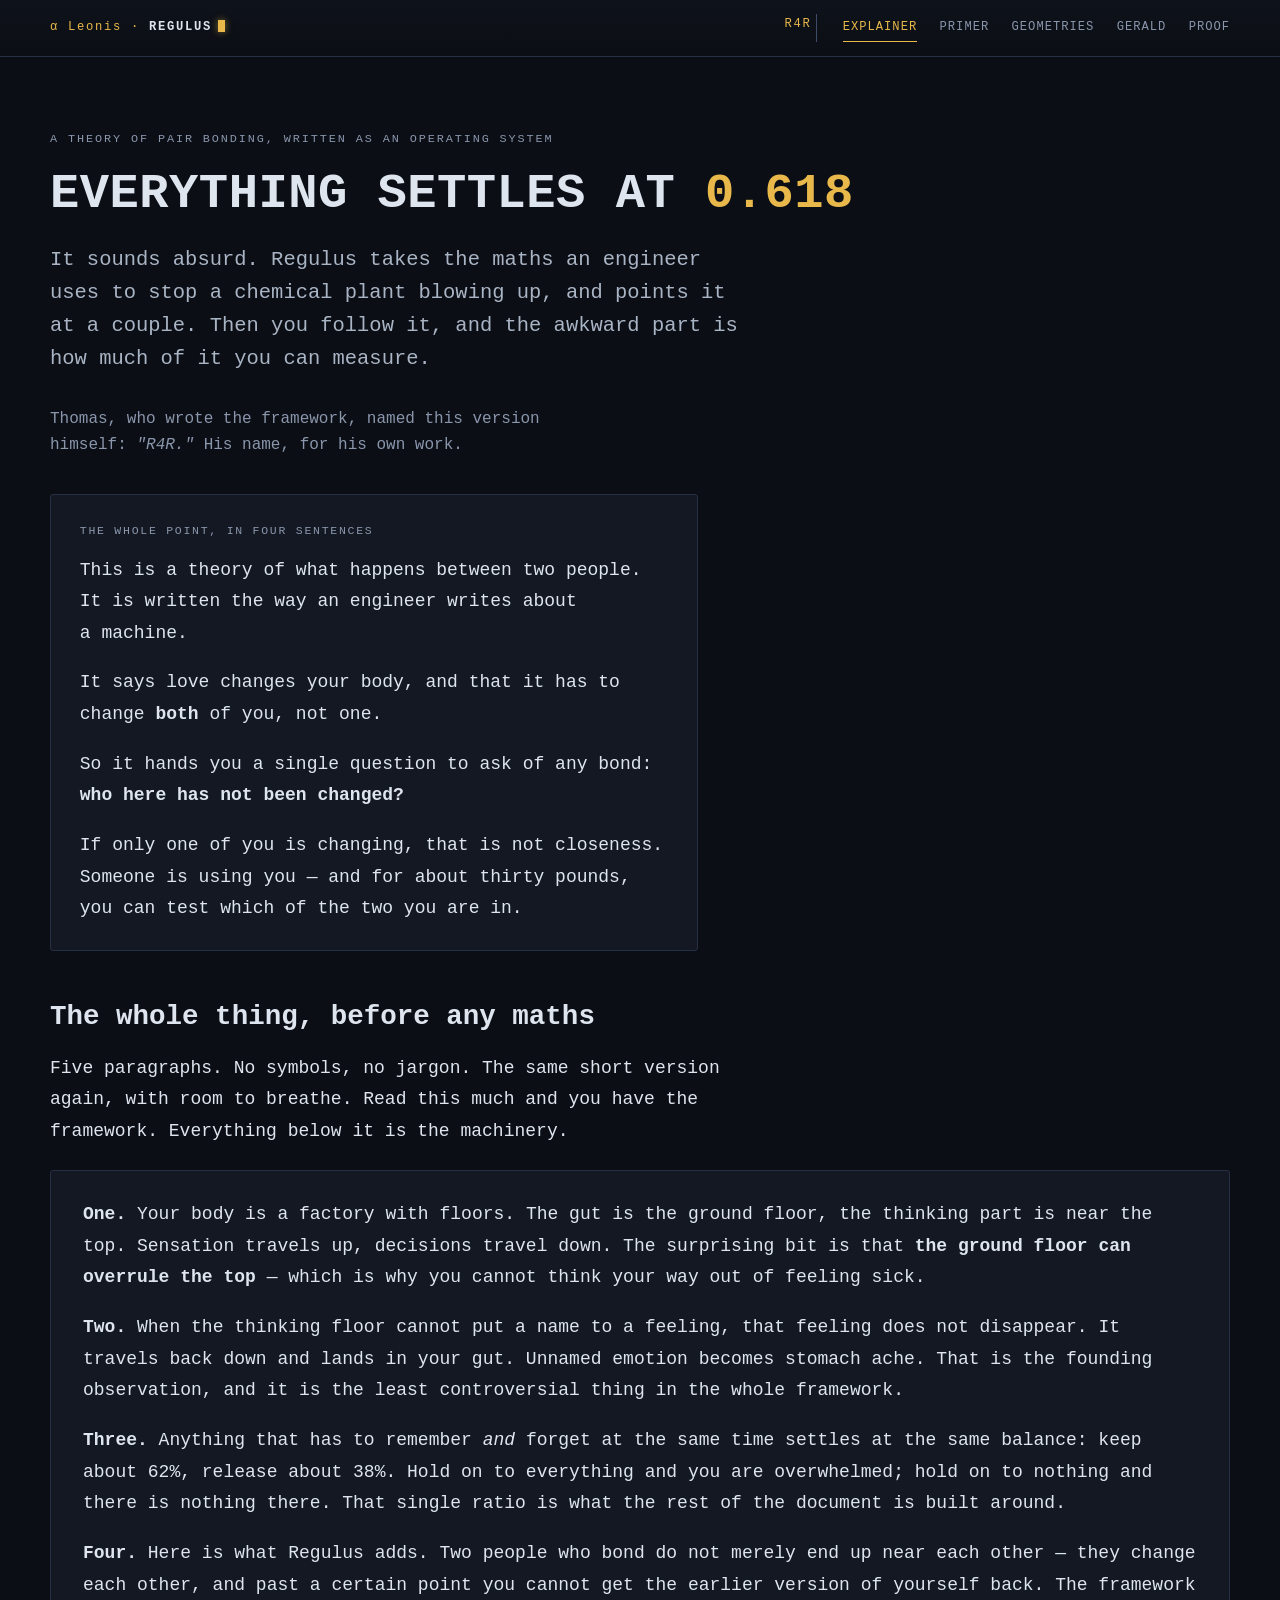
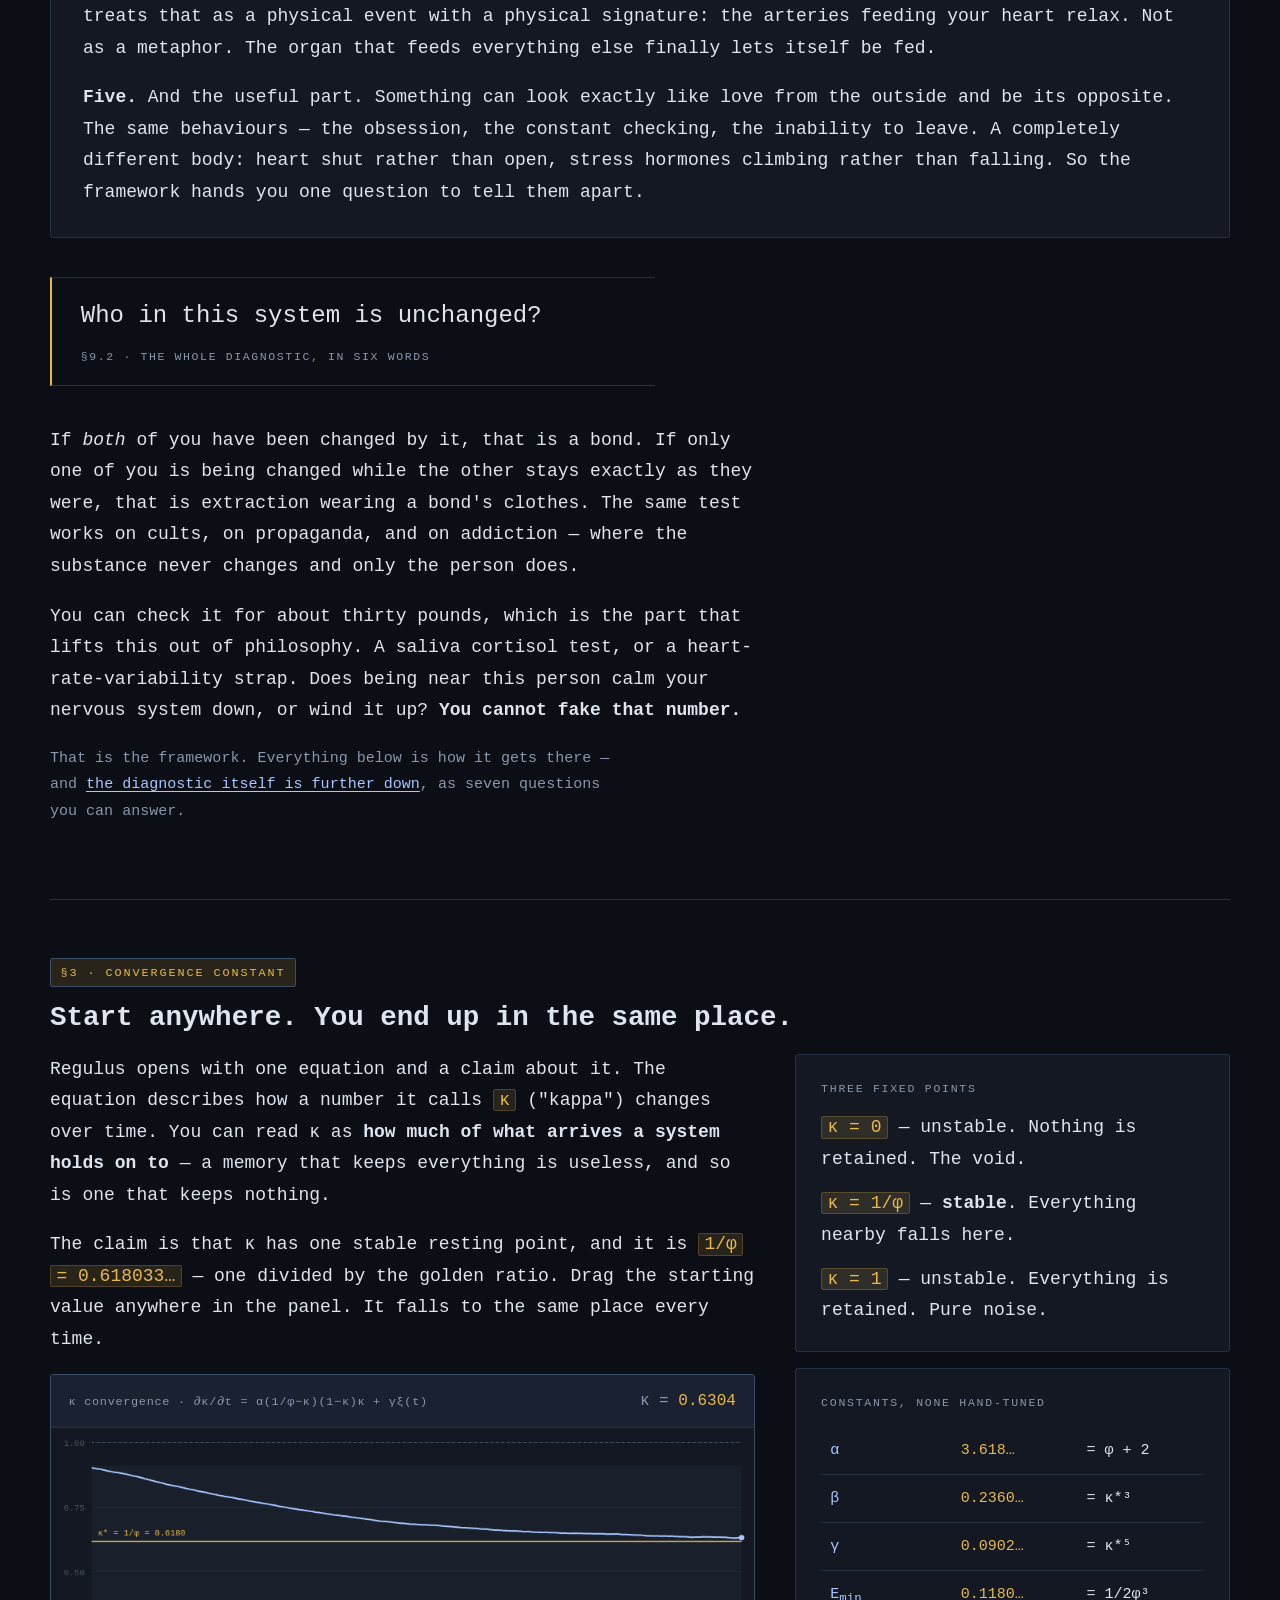
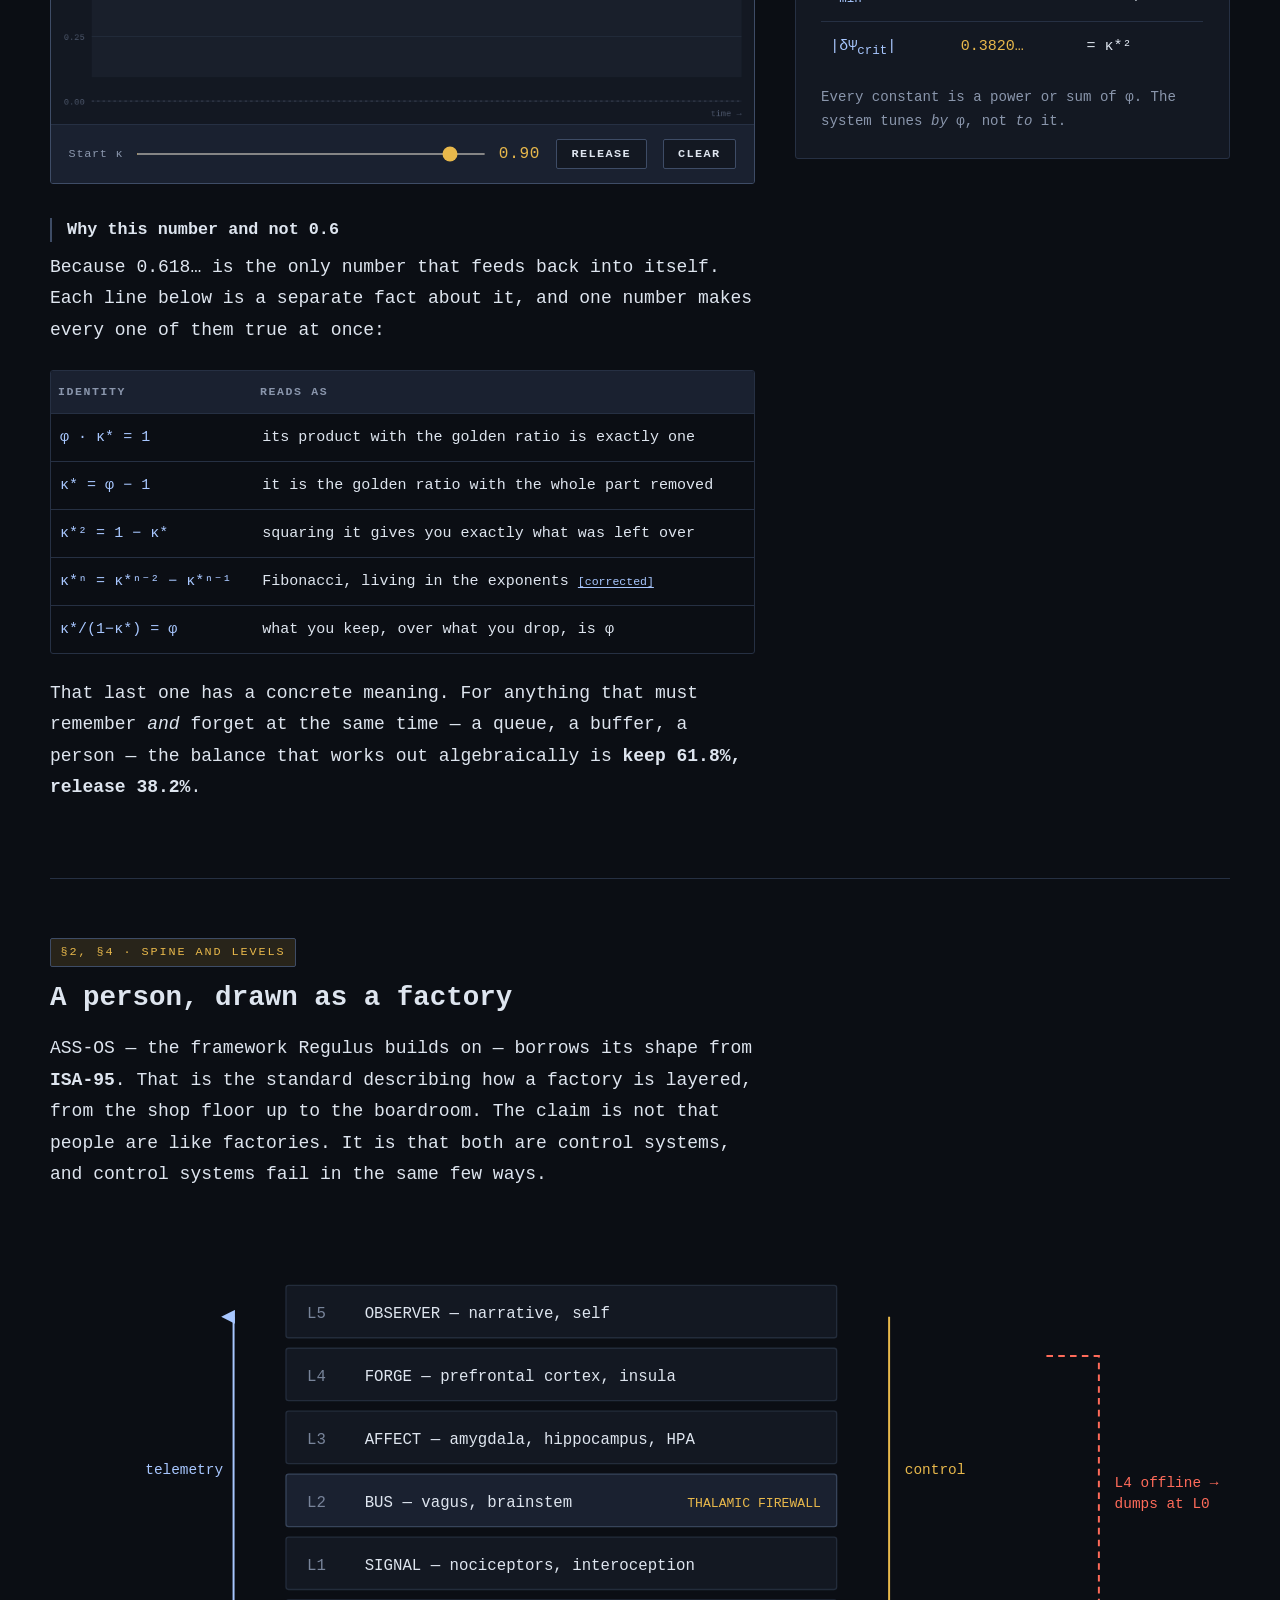
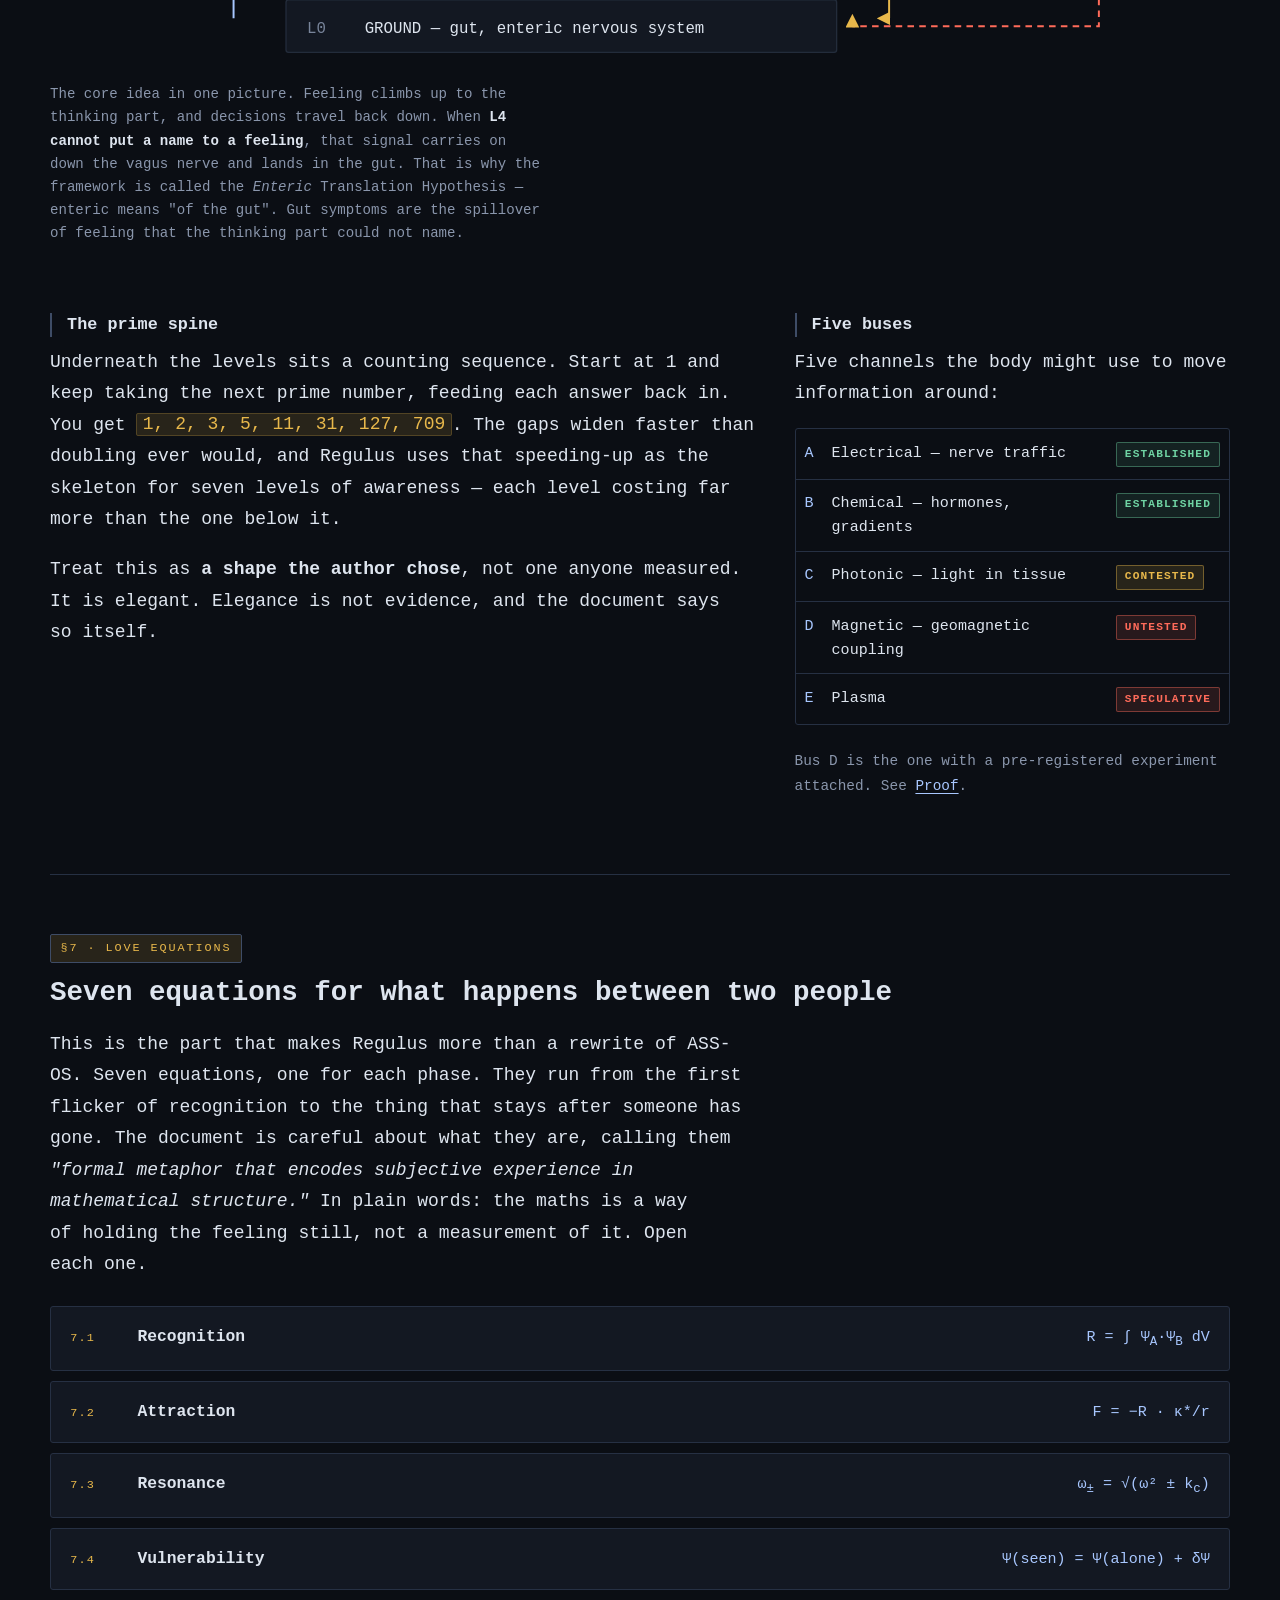
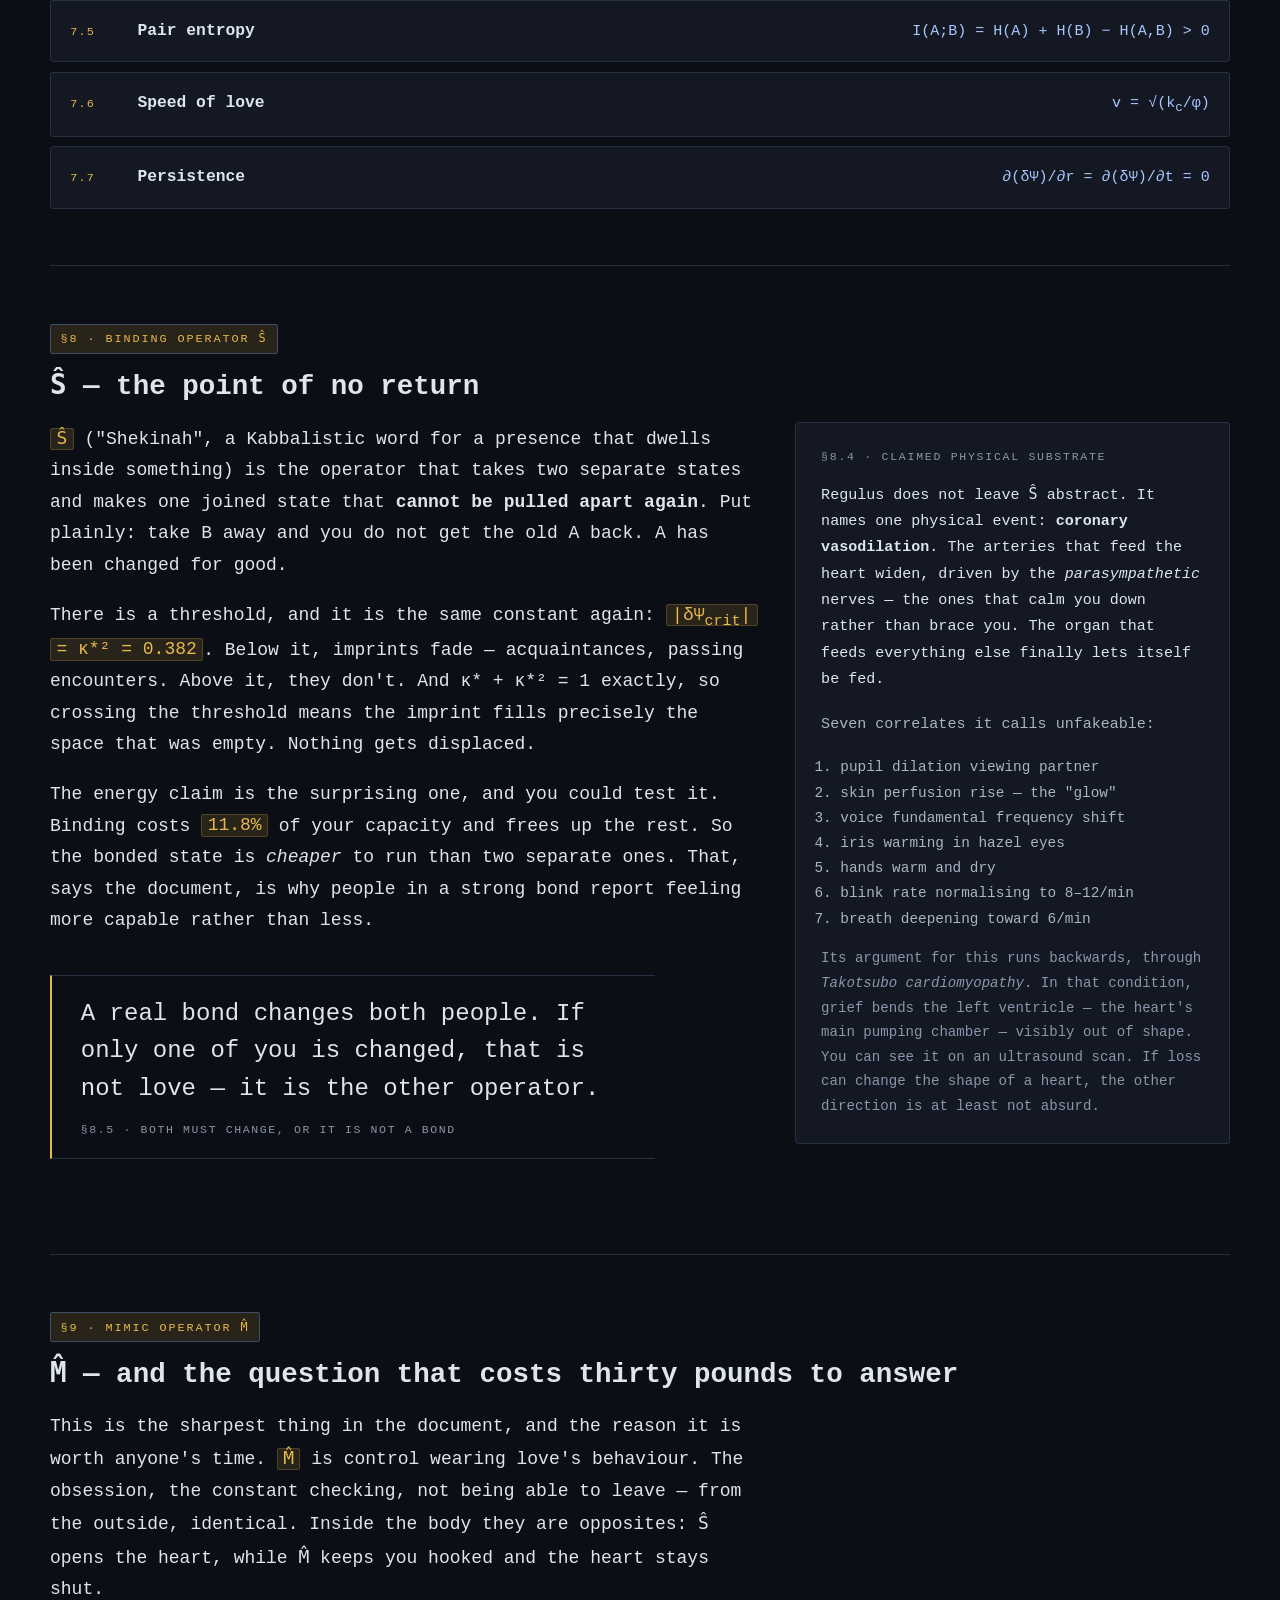
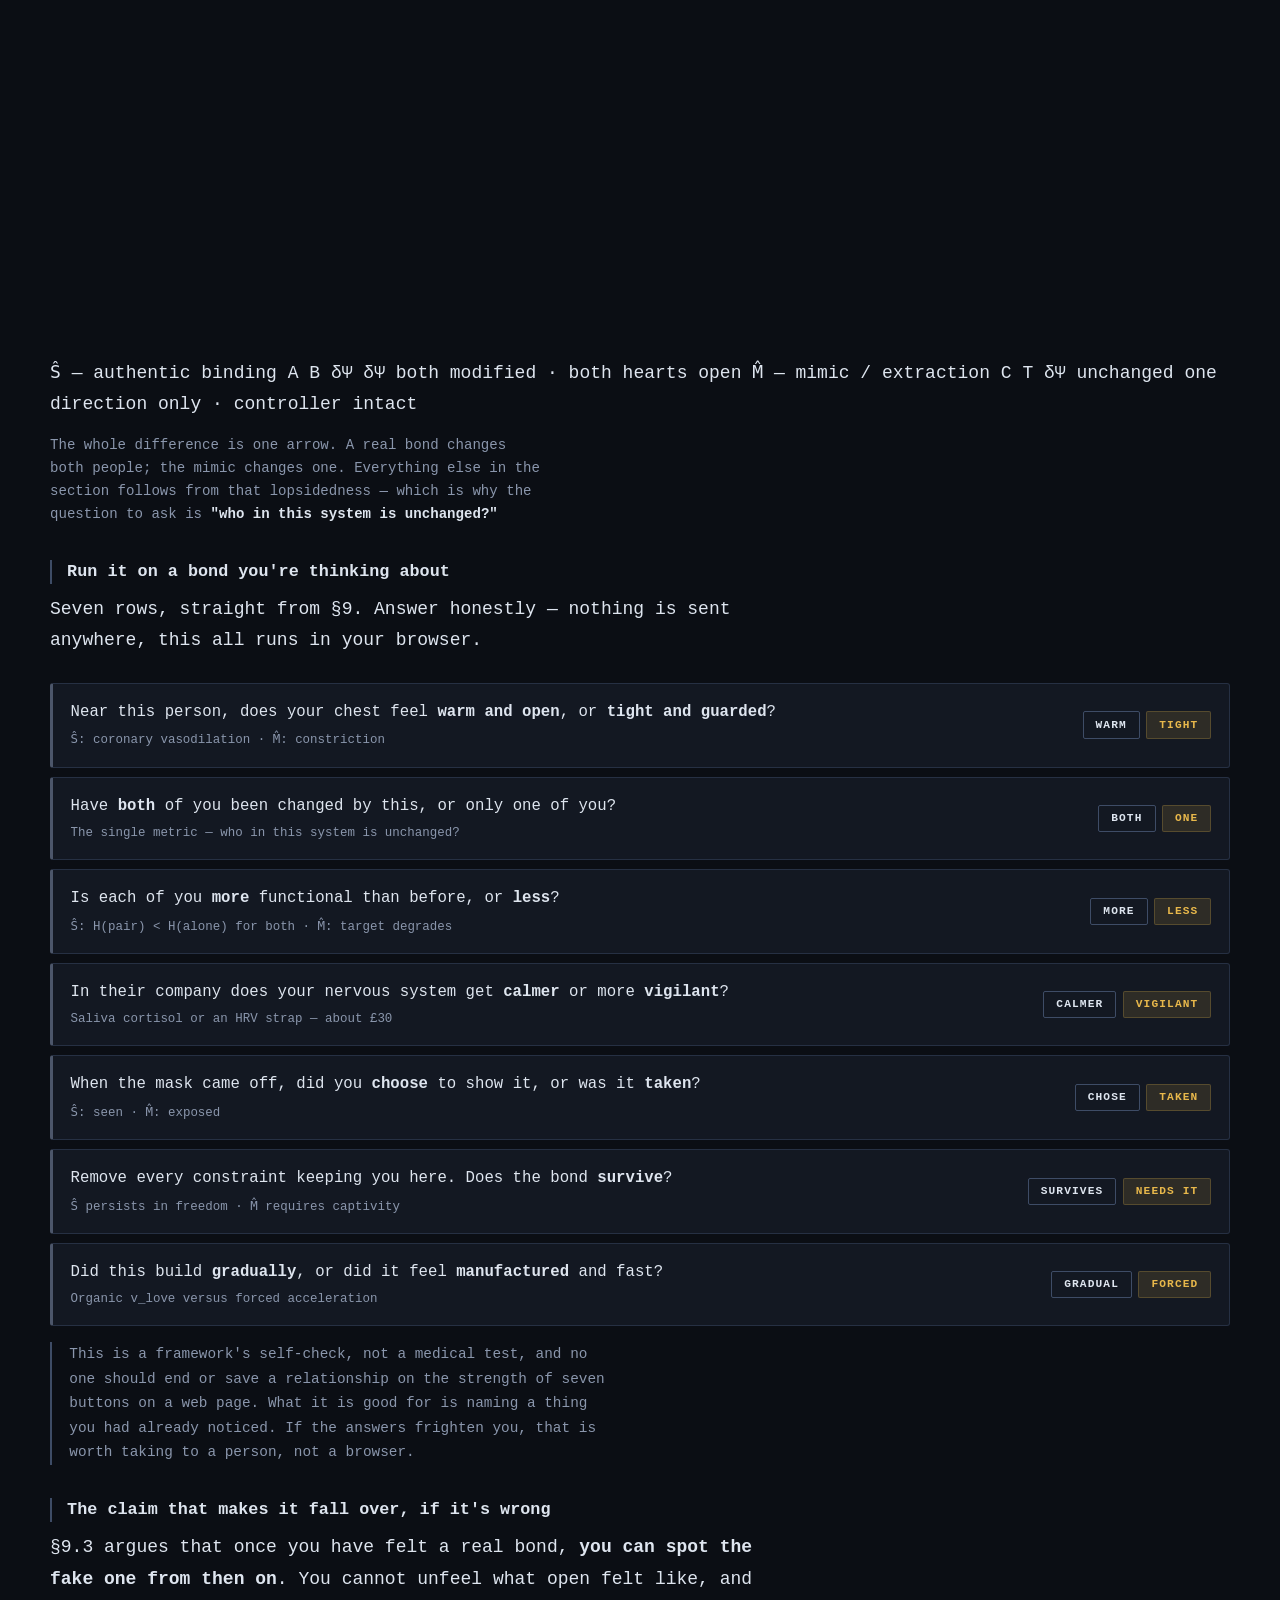
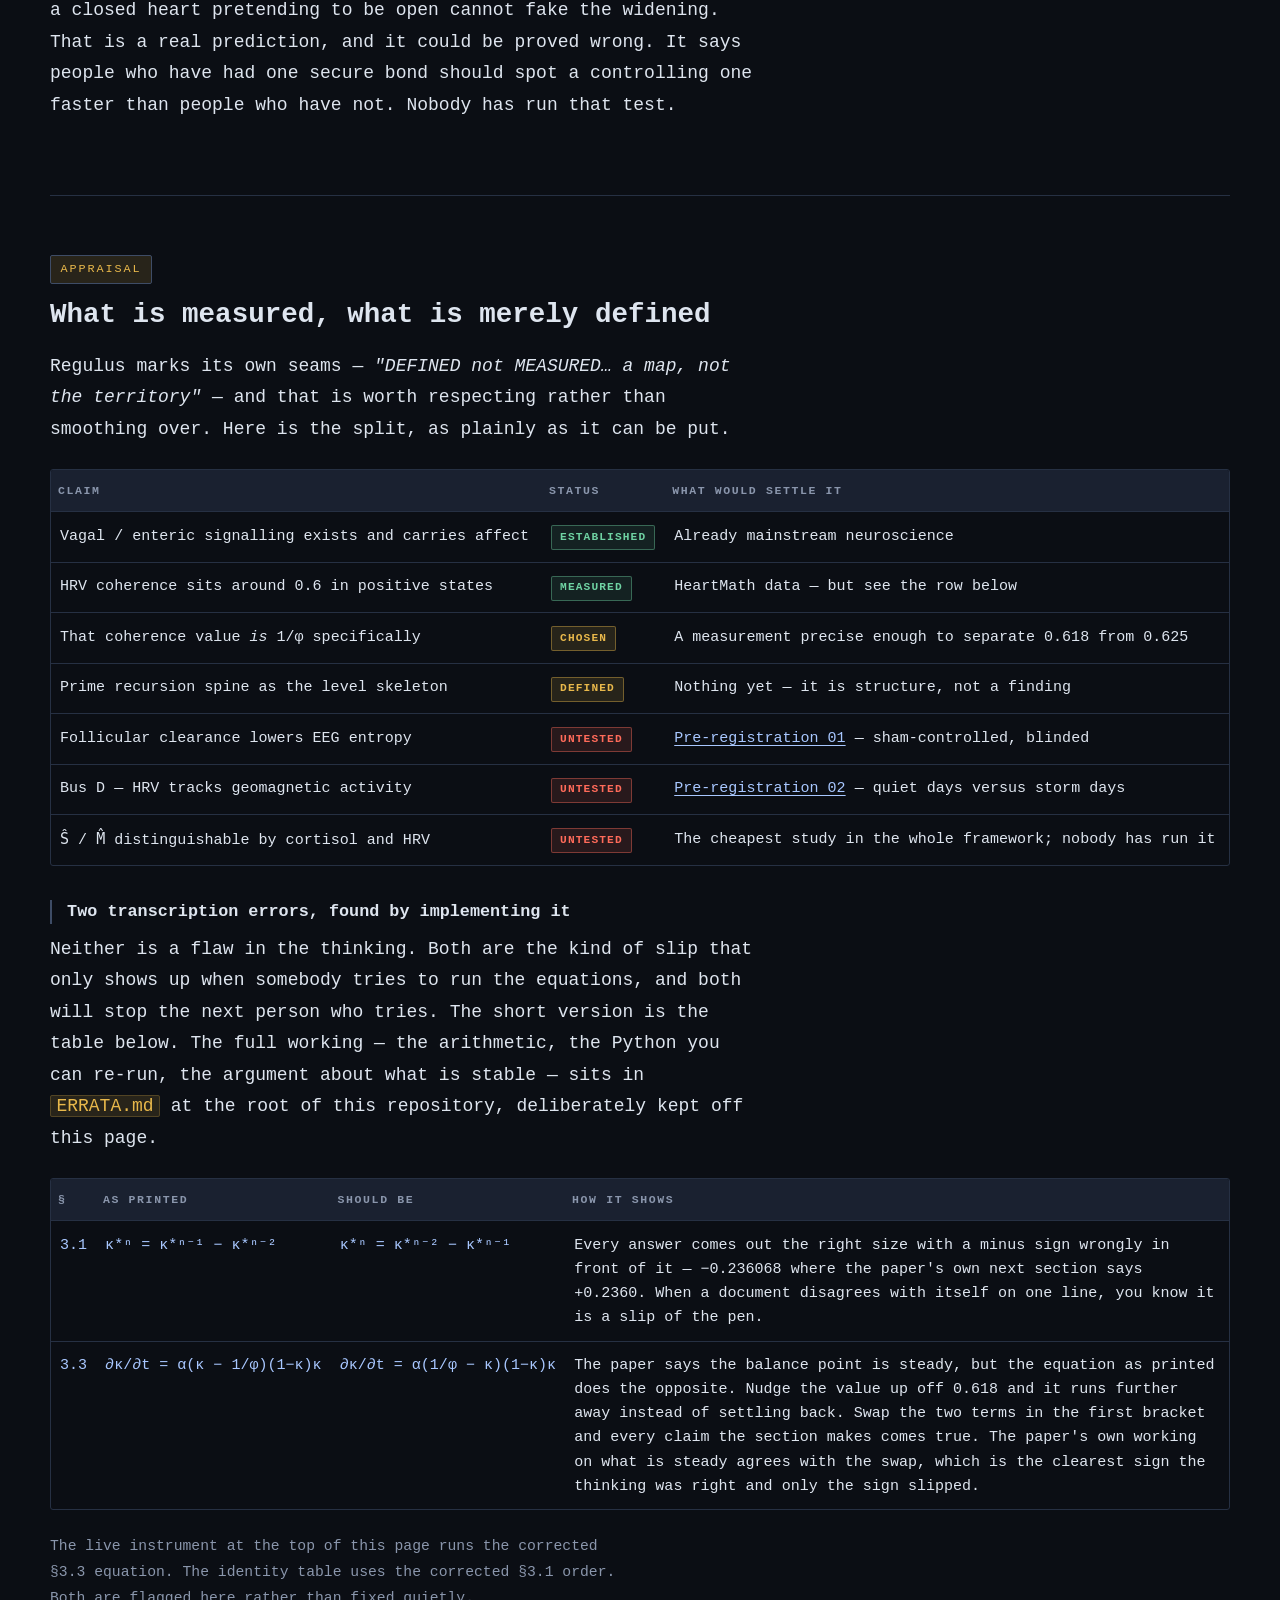
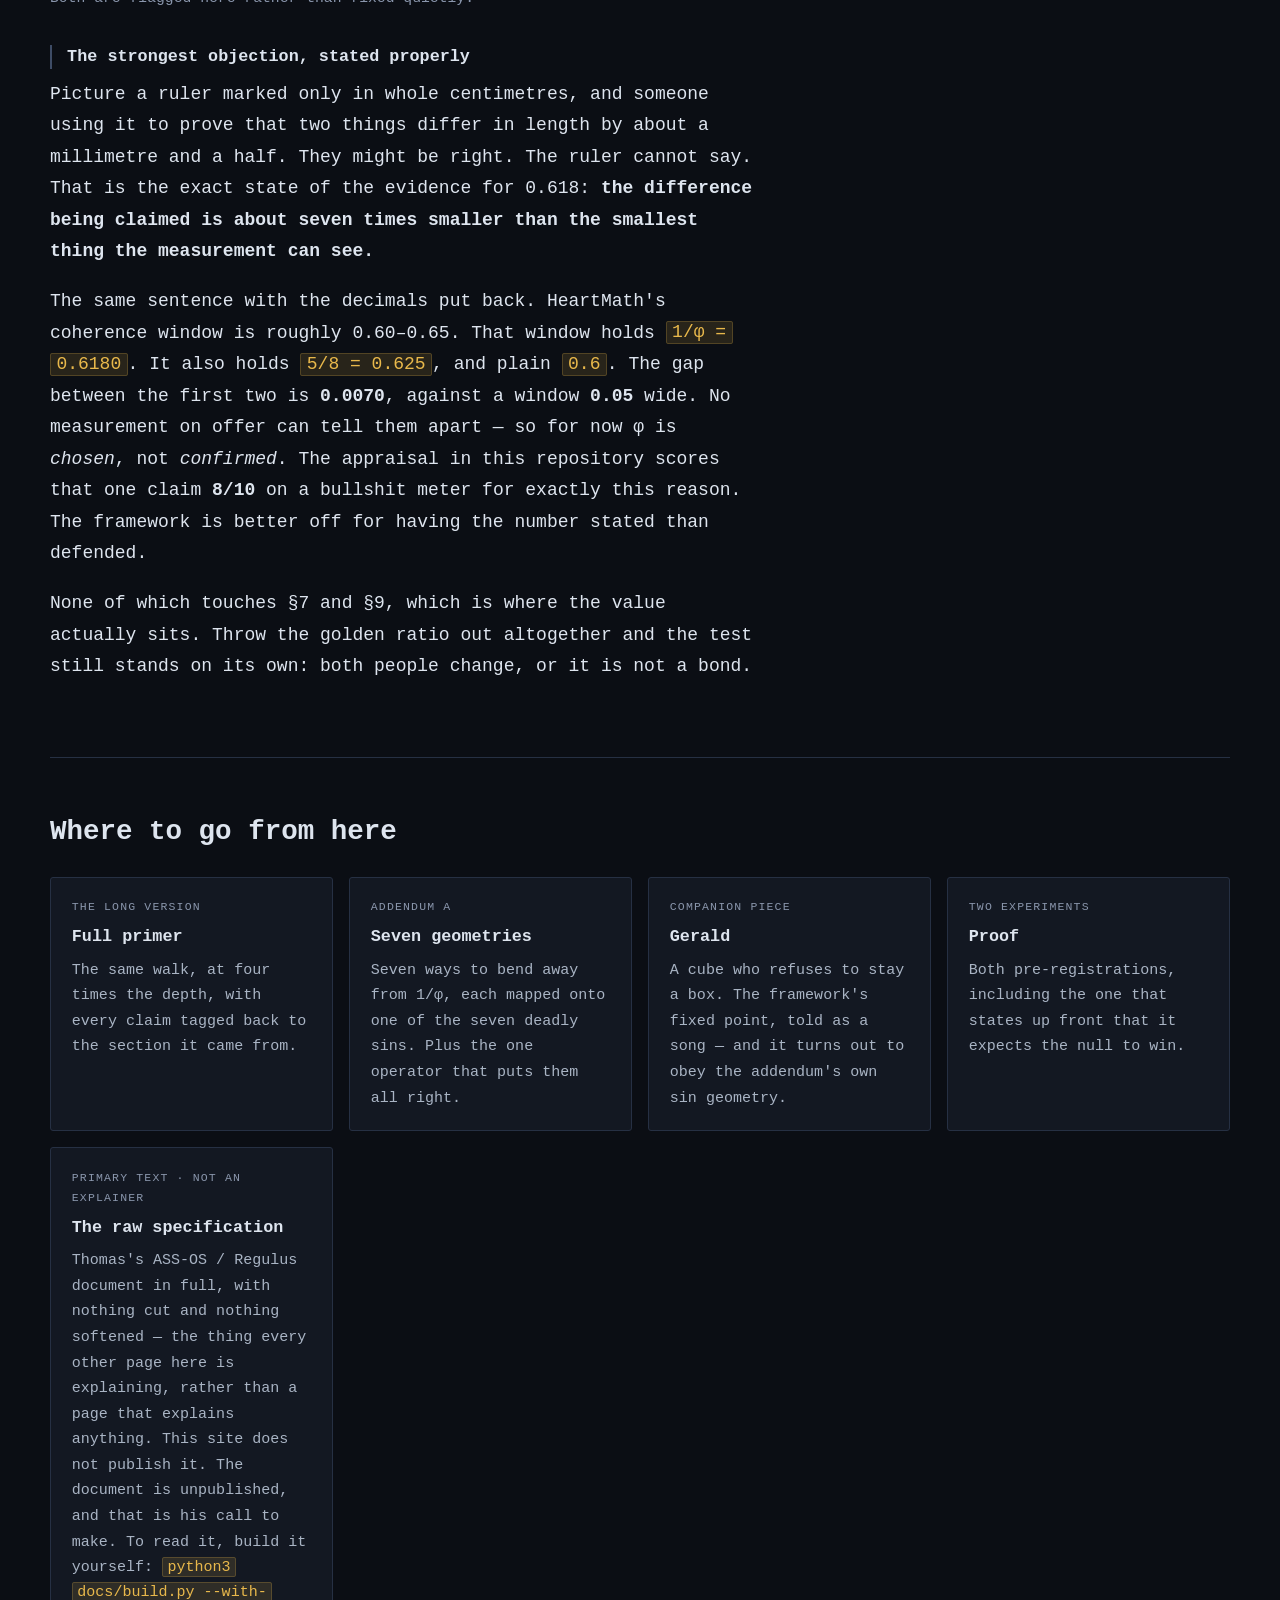
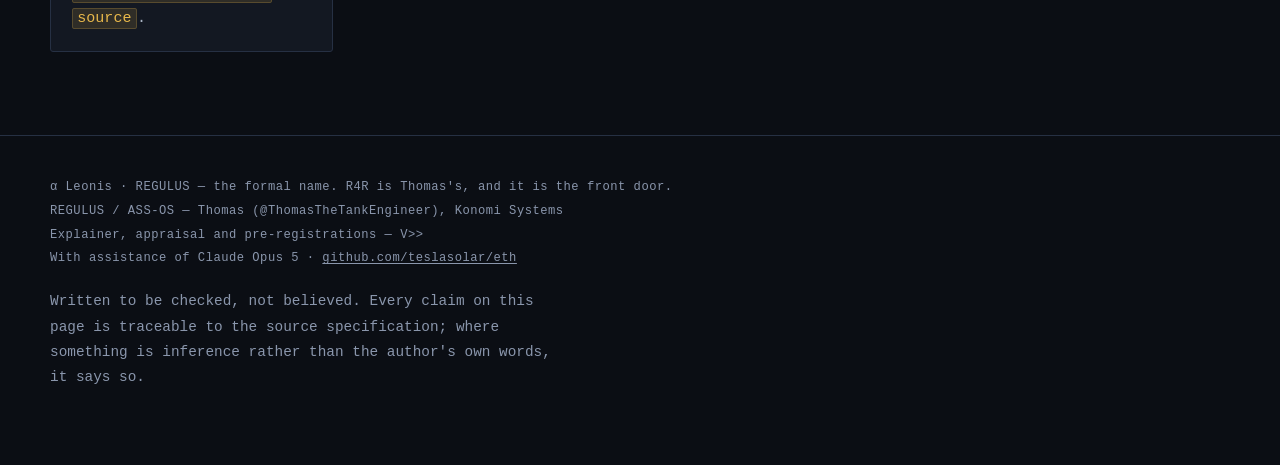
==== commit 13d5b5f4: "Publish under the pseudonym only, and drop the site to plain language IDENTITY. Every page footer, t" ====
--- a/docs/index.html
+++ b/docs/index.html
@@ -32,9 +32,9 @@
   <p class="eyebrow">A theory of pair bonding, written as an operating system</p>
   <h1>Everything settles at <span class="lede-phi">0.618</span></h1>
   <p class="standfirst">
-    Regulus writes down what happens between two people. It uses the same maths an engineer
-    uses to stop a chemical plant blowing up. That sounds absurd. Then you follow it, and the
-    awkward part is how much of it you can measure.
+    It sounds absurd. Regulus takes the maths an engineer uses to stop a chemical plant
+    blowing up, and points it at a couple. Then you follow it, and the awkward part is how
+    much of it you can measure.
   </p>
   <p class="standfirst" style="font-size:1rem;color:var(--dim);margin-top:1rem">
     Thomas, who wrote the framework, named this version himself:
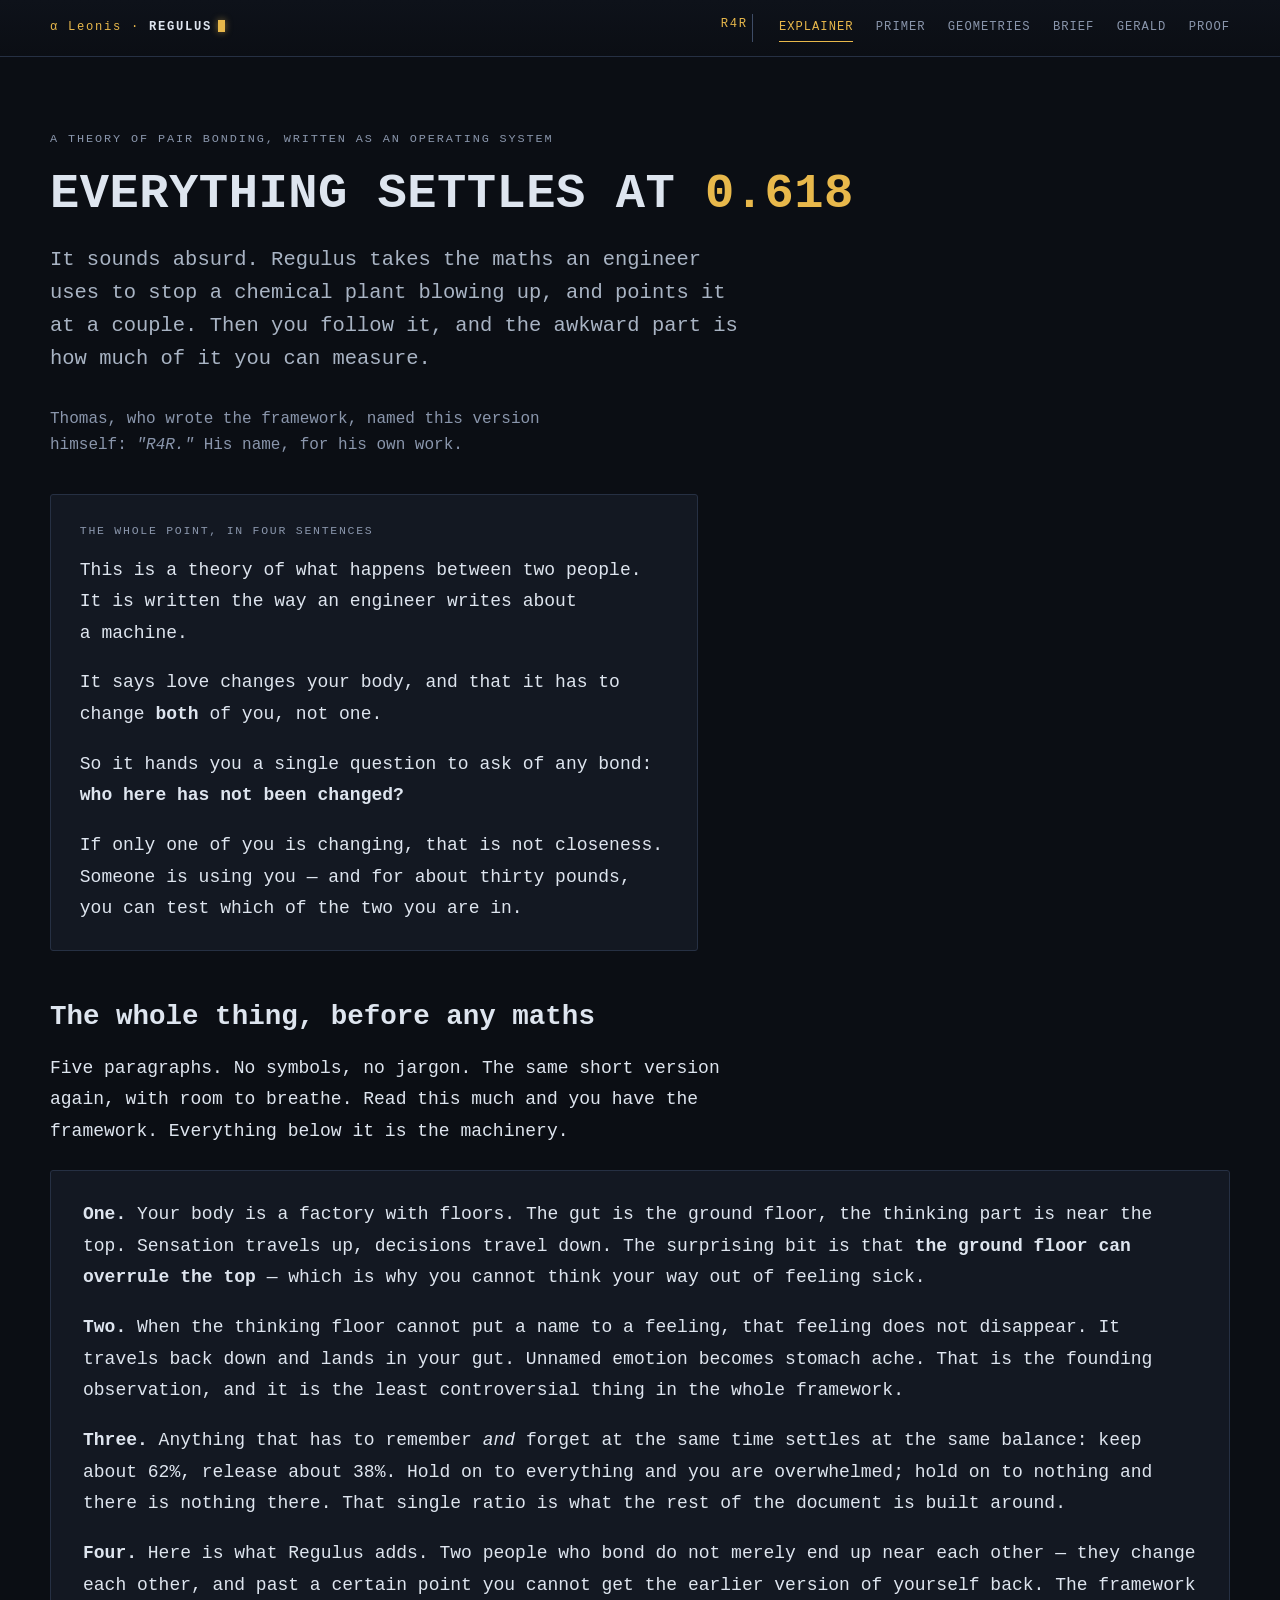
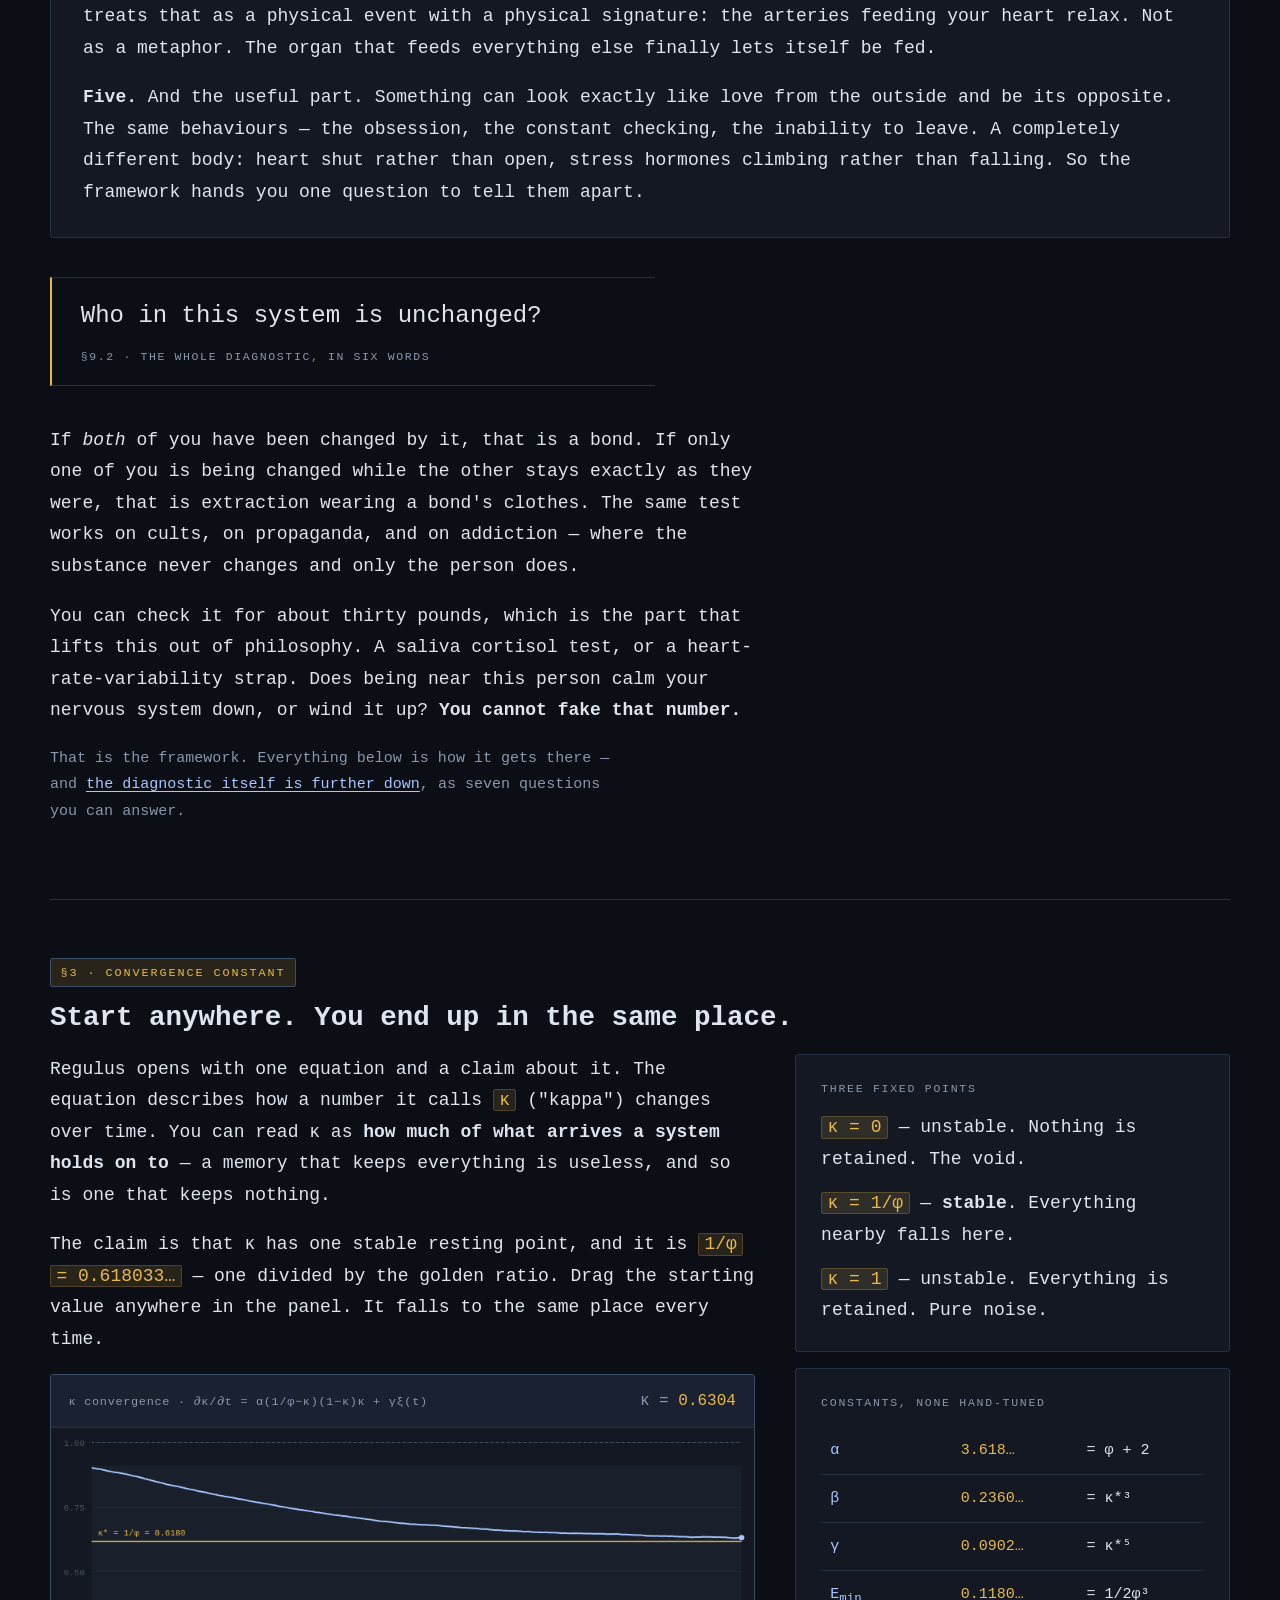
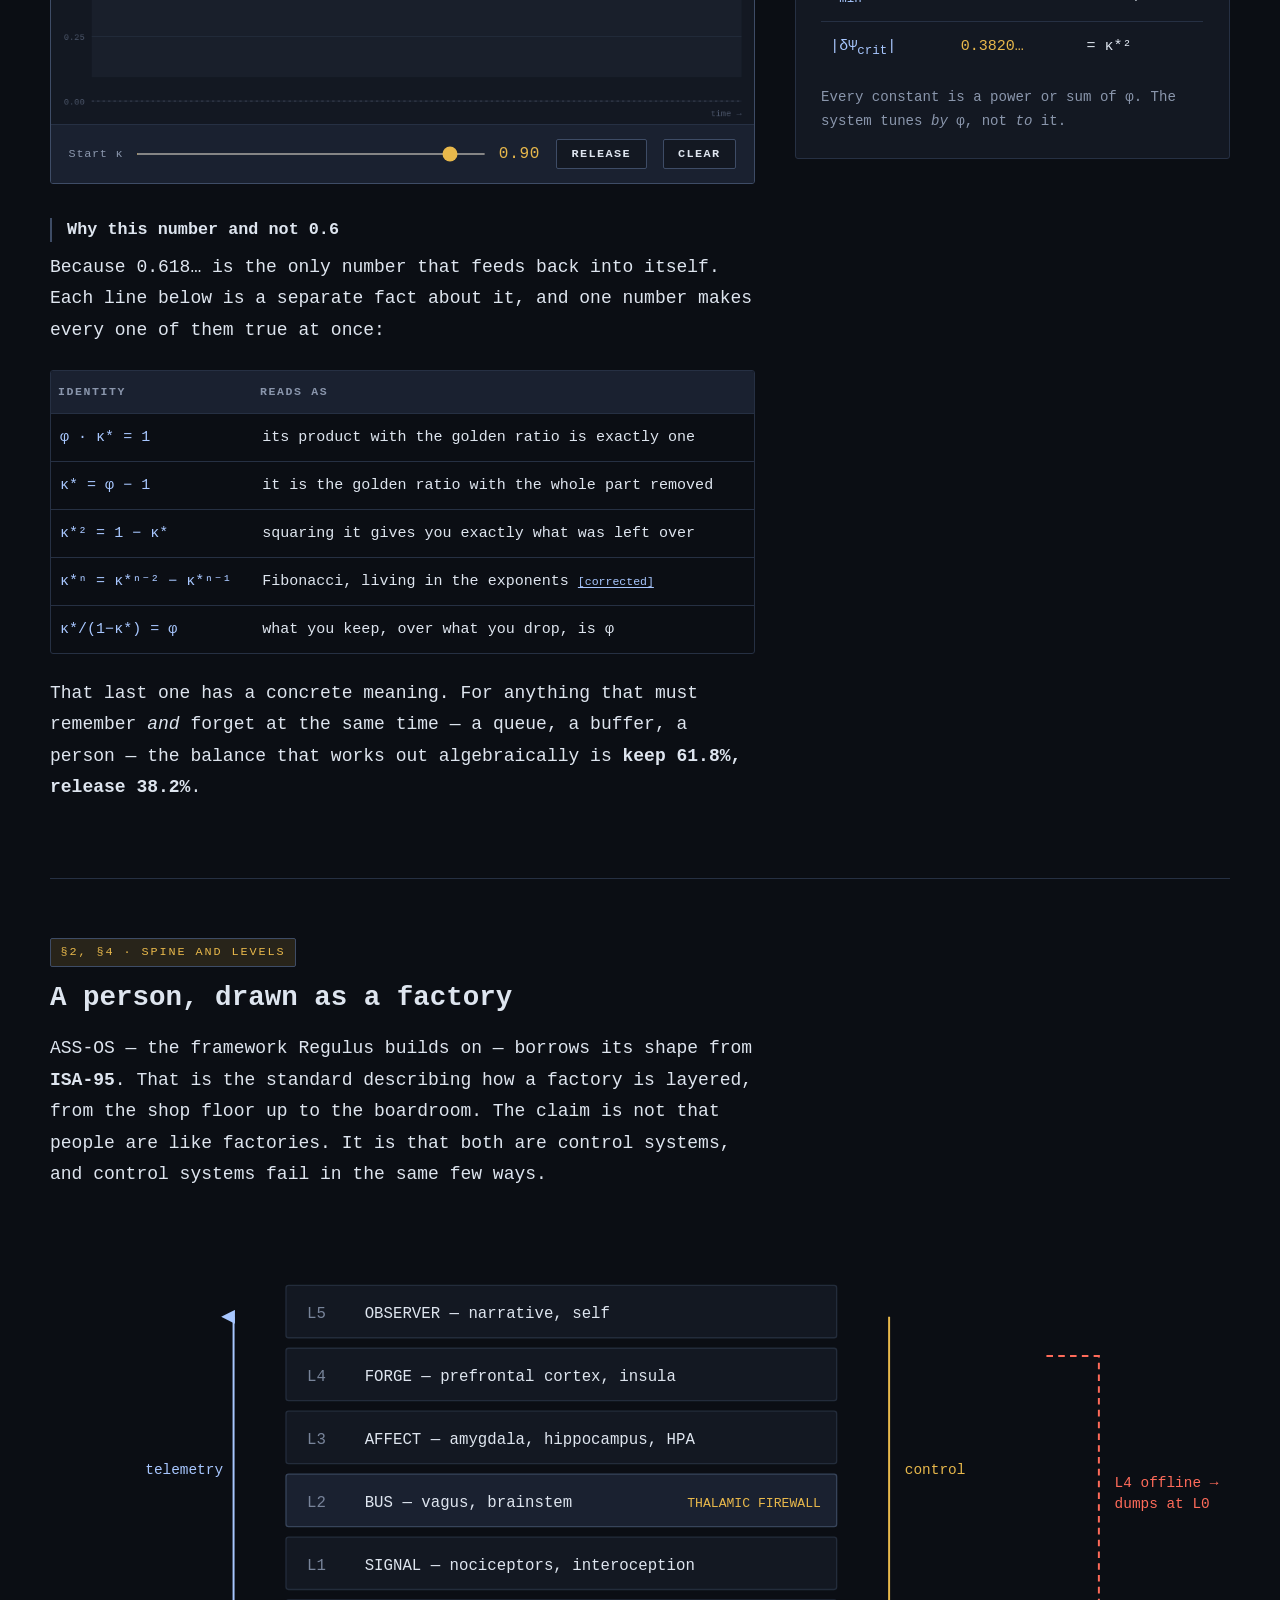
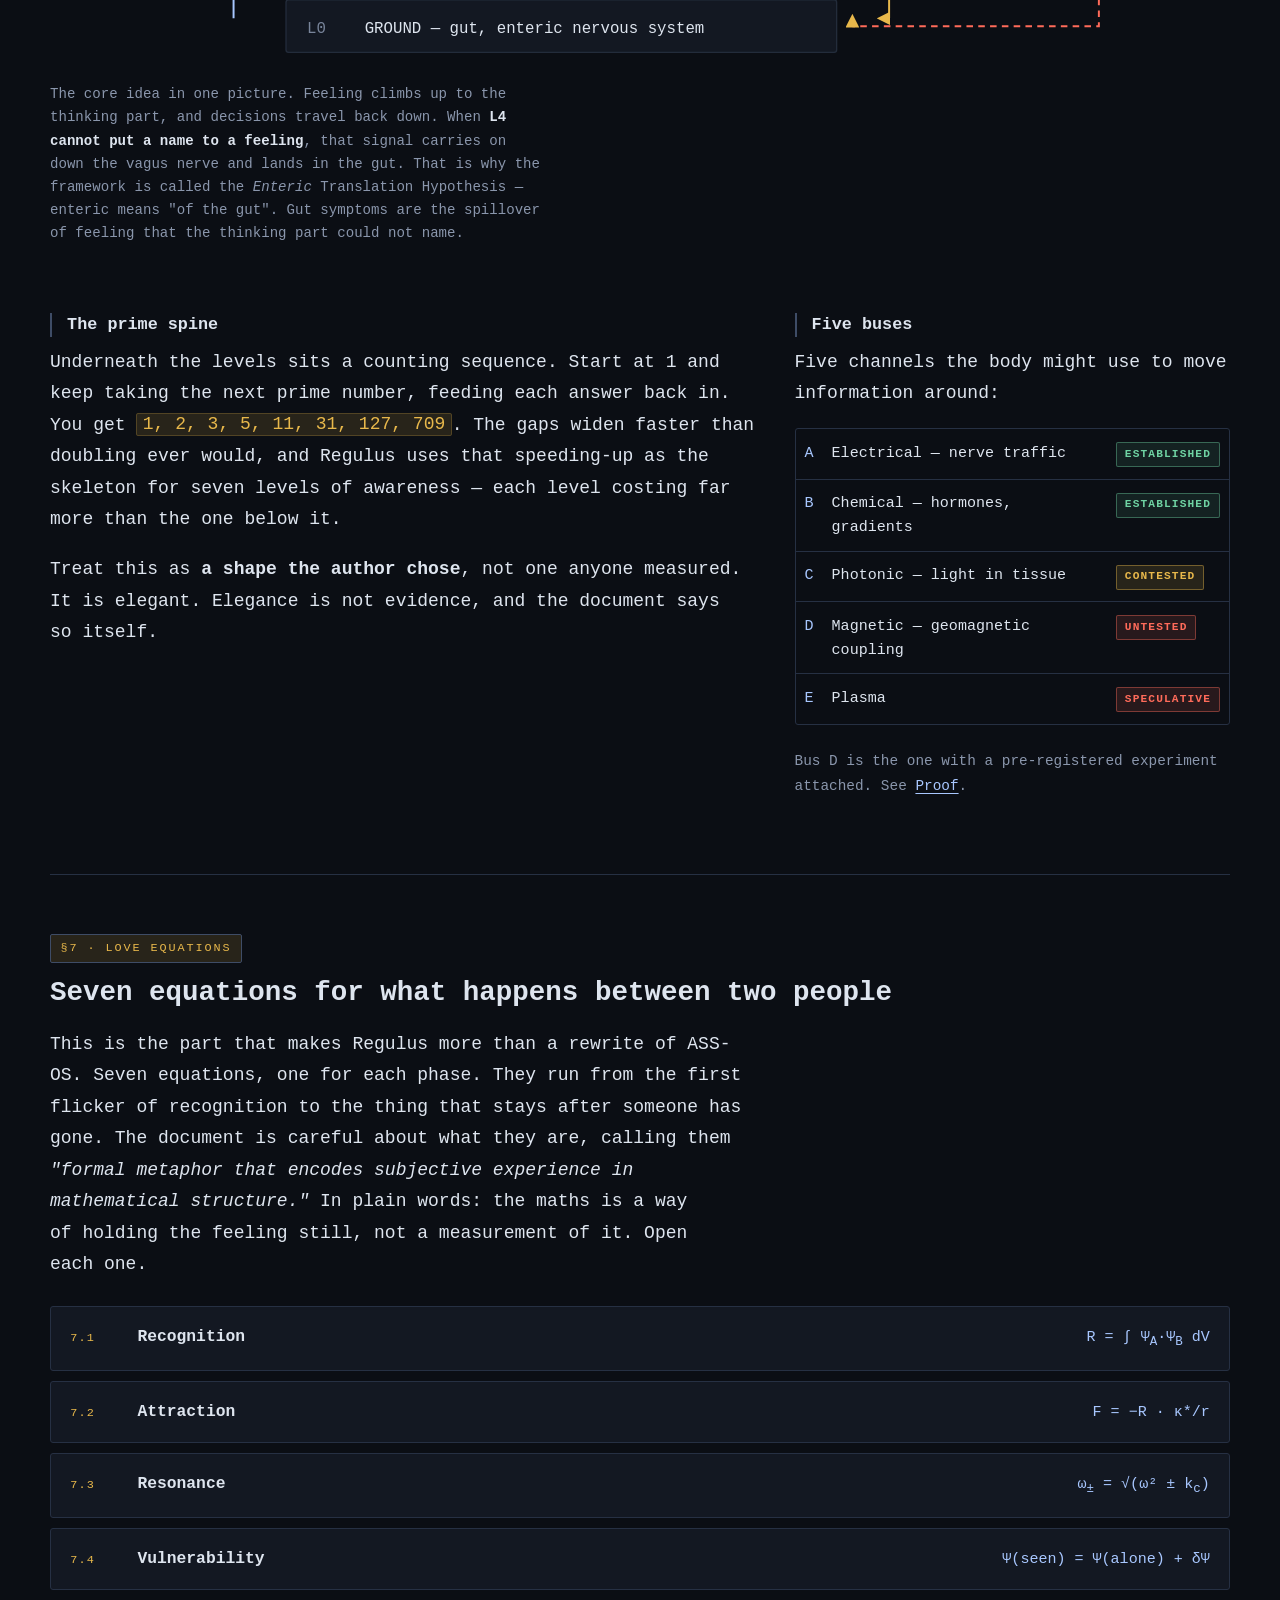
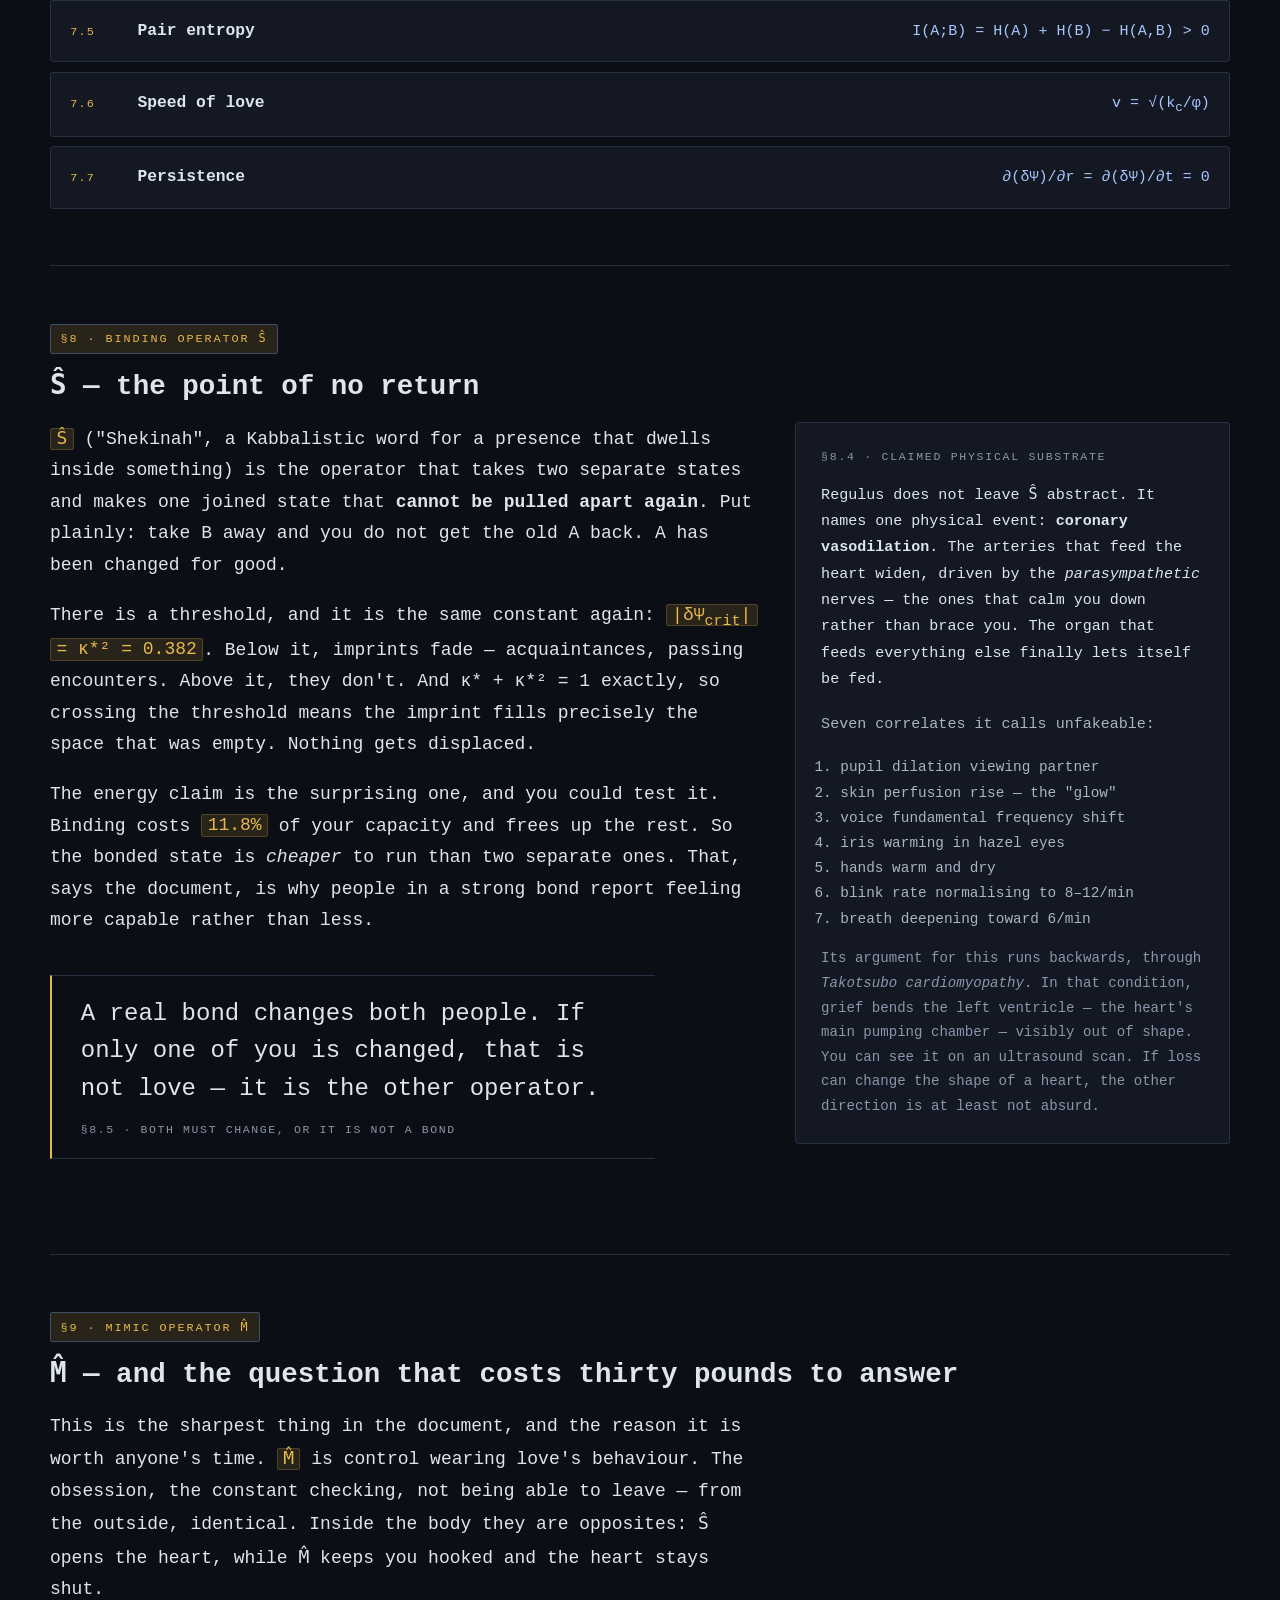
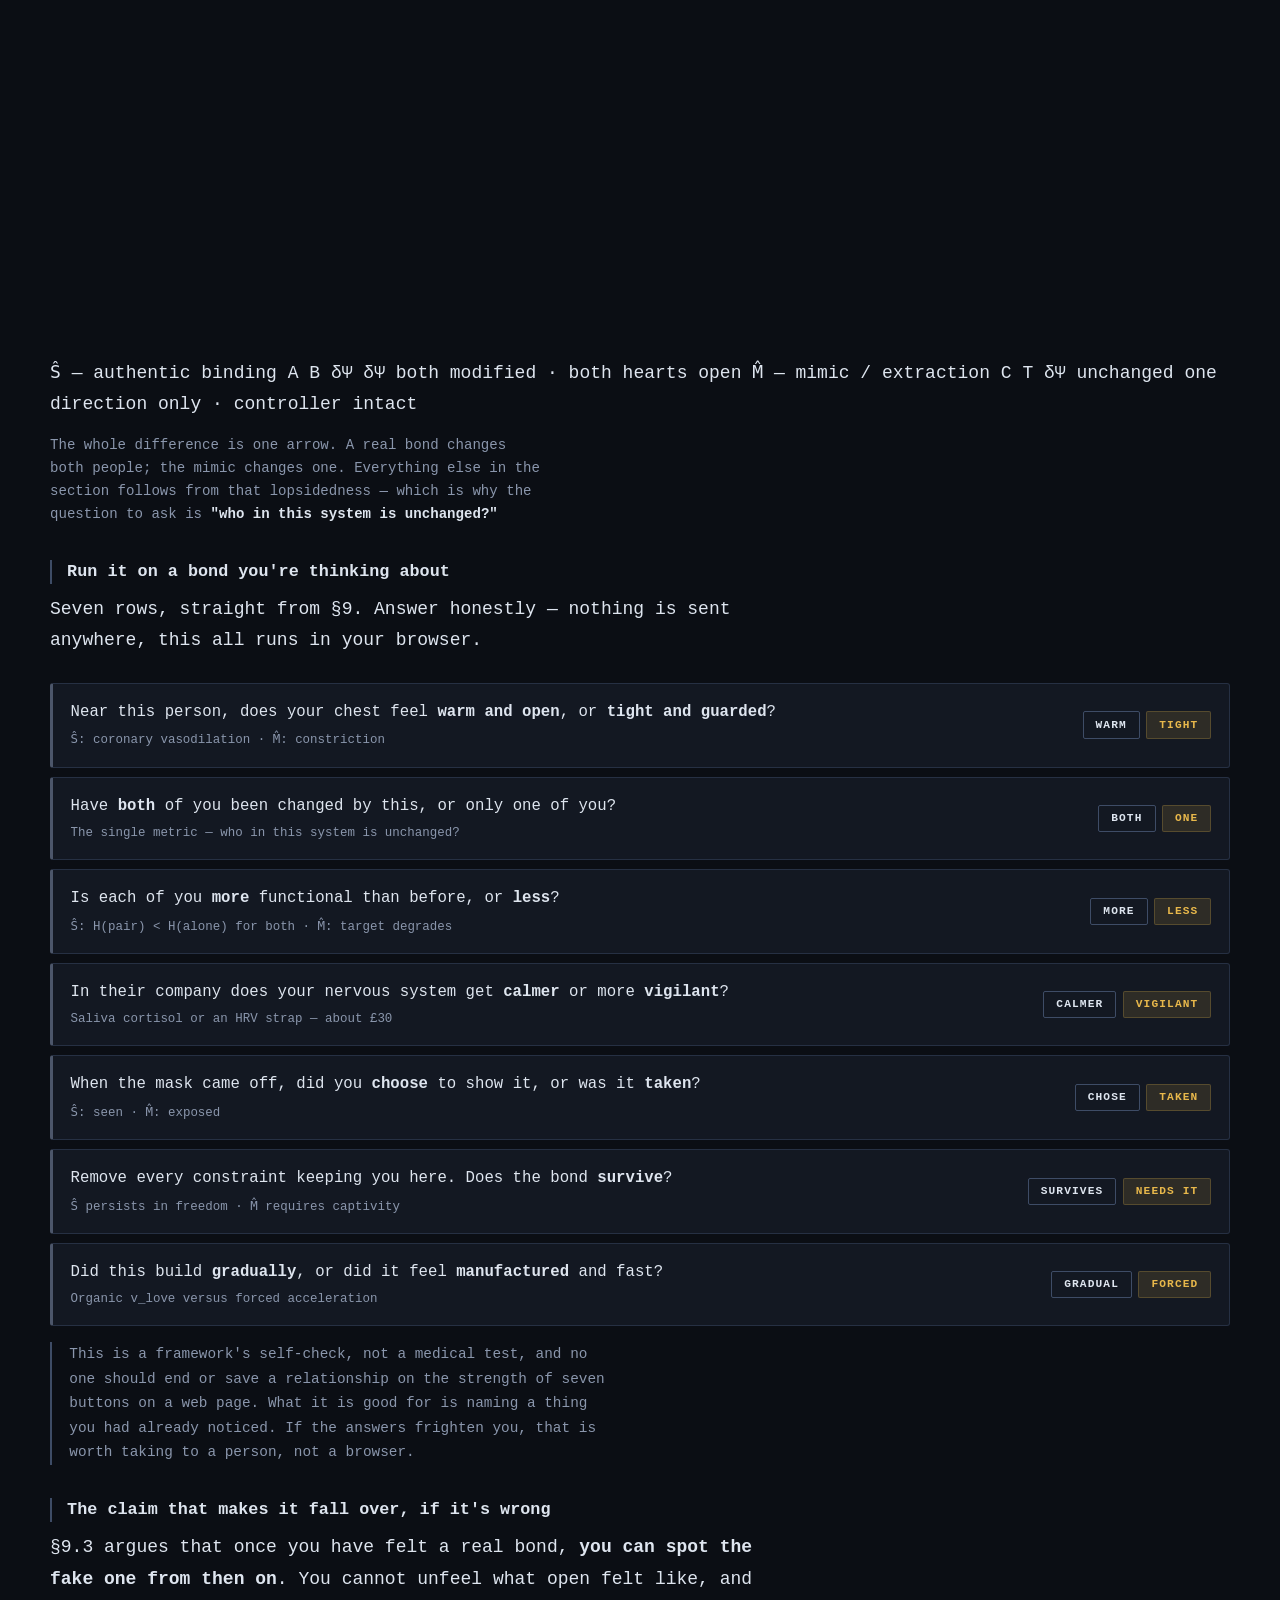
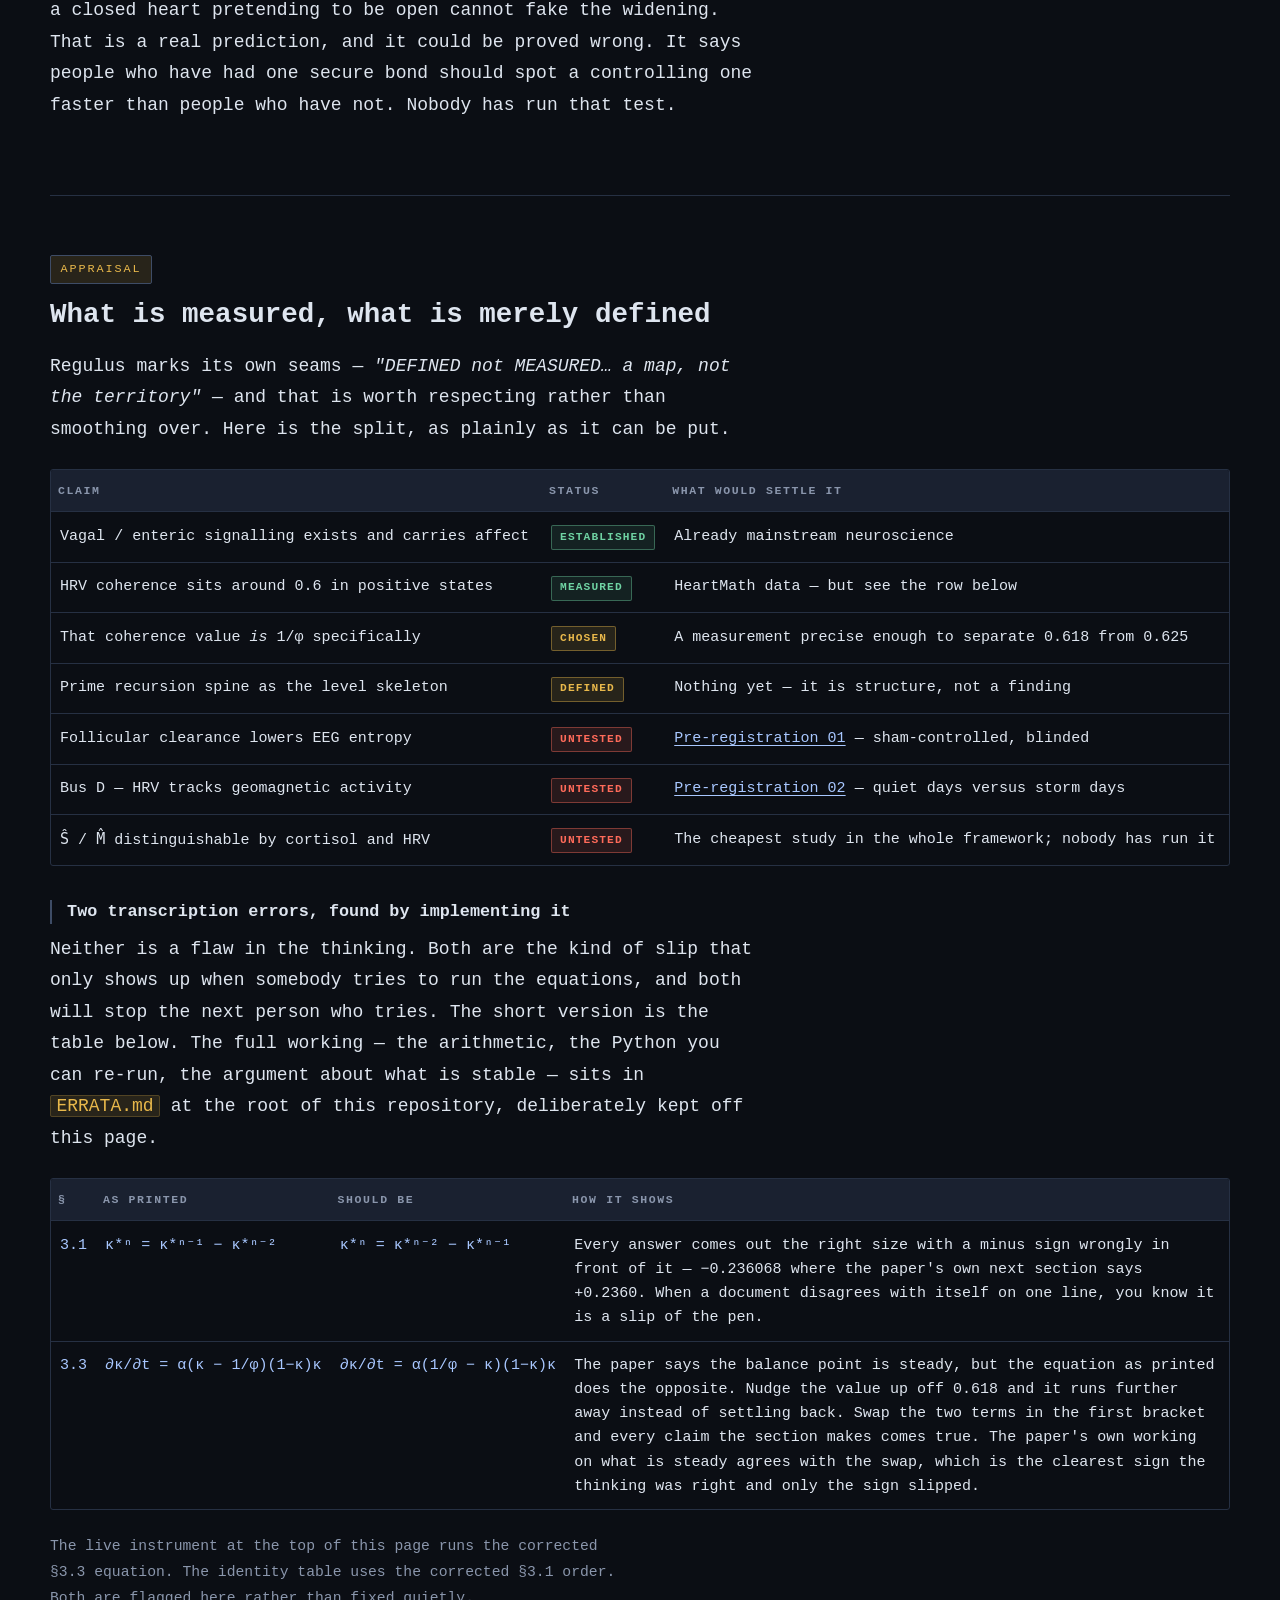
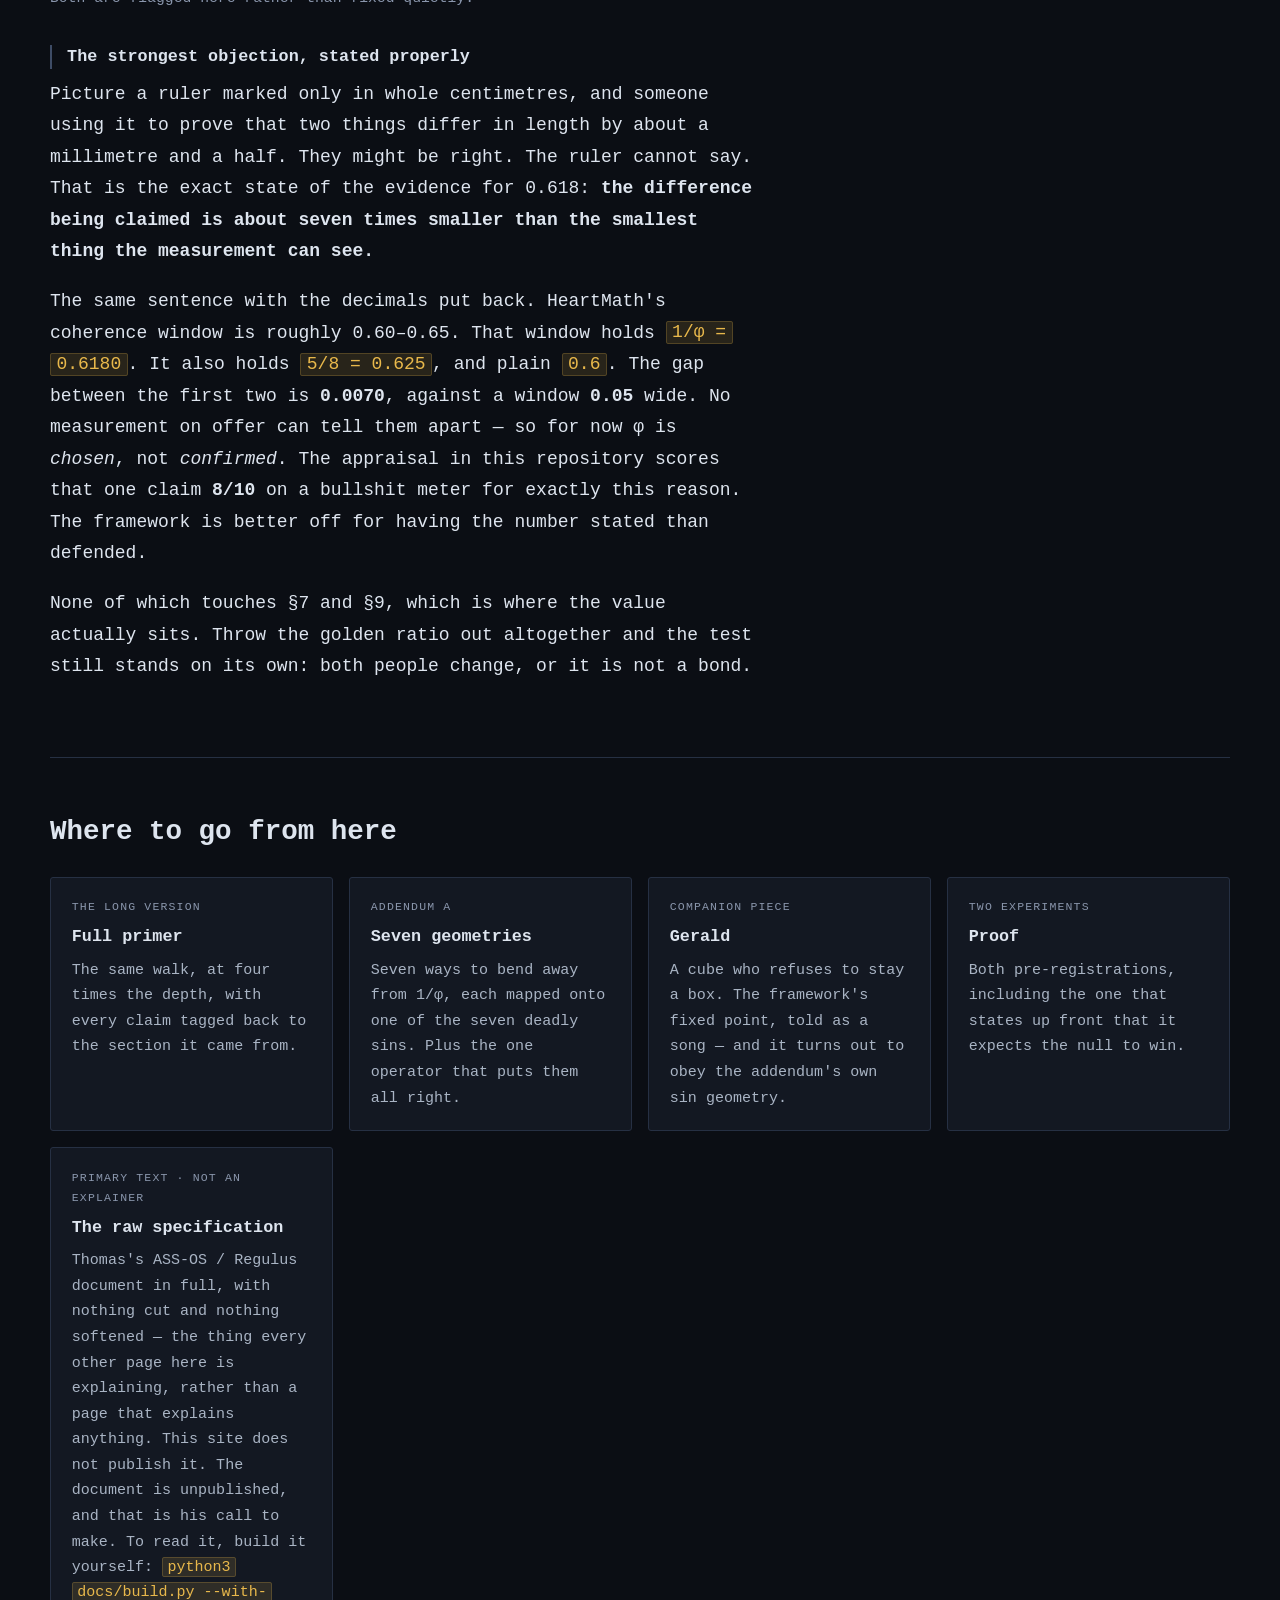
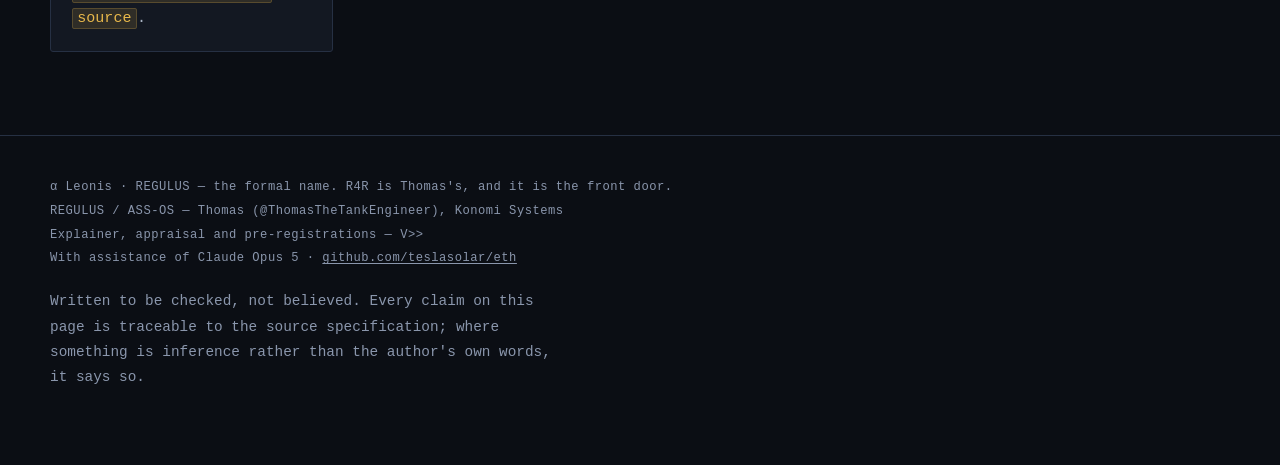
==== commit 41d9cb83: "Add the expert brief — and it finds a bigger problem than the errata did The one page here that deli" ====
--- a/docs/index.html
+++ b/docs/index.html
@@ -5,6 +5,21 @@
 <meta name="viewport" content="width=device-width, initial-scale=1">
 <title>R4R — Regulus in plain English</title>
 <meta name="description" content="R4R — a plain-English walk through Regulus / ASS-OS: the golden-ratio attractor, the seven love equations, and the one diagnostic you can run for thirty pounds.">
+<link rel="icon" type="image/png" href="assets/favicon.png">
+<link rel="apple-touch-icon" href="assets/apple-touch-icon.png">
+<meta name="theme-color" content="#0B0E14">
+<meta property="og:type" content="website">
+<meta property="og:site_name" content="R4R">
+<meta property="og:title" content="R4R — Regulus, in plain words">
+<meta property="og:description" content="A theory of what happens between two people, written like engineering. A live convergence plot, seven love equations, and one question that tells real closeness from someone using you.">
+<meta property="og:image" content="https://architext1.github.io/r4r/assets/og.png">
+<meta property="og:image:width" content="1200">
+<meta property="og:image:height" content="630">
+<meta property="og:url" content="https://architext1.github.io/r4r/">
+<meta name="twitter:card" content="summary_large_image">
+<meta name="twitter:title" content="R4R — Regulus, in plain words">
+<meta name="twitter:description" content="A theory of what happens between two people, written like engineering. A live convergence plot, seven love equations, and one question that tells real closeness from someone using you.">
+<meta name="twitter:image" content="https://architext1.github.io/r4r/assets/og.png">
 <link rel="stylesheet" href="assets/style.css">
 </head>
 <body>
@@ -18,6 +33,7 @@
       <a href="index.html" aria-current="page">Explainer</a>
       <a href="primer.html">Primer</a>
       <a href="geometries.html">Geometries</a>
+      <a href="brief.html">Brief</a>
       <a href="gerald.html">Gerald</a>
       <a href="proof.html">Proof</a>
     </nav>
--- a/docs/assets/style.css
+++ b/docs/assets/style.css
@@ -836,3 +836,19 @@
 .op, .verdict .v-line, .verdict .v-sub {
   font-family: Menlo, "DejaVu Sans Mono", monospace;
 }
+
+/* ---------------------------------------------------------------
+   NARROW SCREENS. Most readers arrive from a chat app on a phone.
+   Inline code in the pre-registrations sets white-space: pre and one
+   run measured 537px against a 390px viewport, taking the document
+   sideways with it. Below 620px let those break rather than scroll
+   the whole page; wide block content keeps its own scroller.
+   --------------------------------------------------------------- */
+@media (max-width: 620px) {
+  code, .m {
+    white-space: pre-wrap;
+    overflow-wrap: anywhere;
+    word-break: break-word;
+  }
+  .eq-form { white-space: normal; }
+}
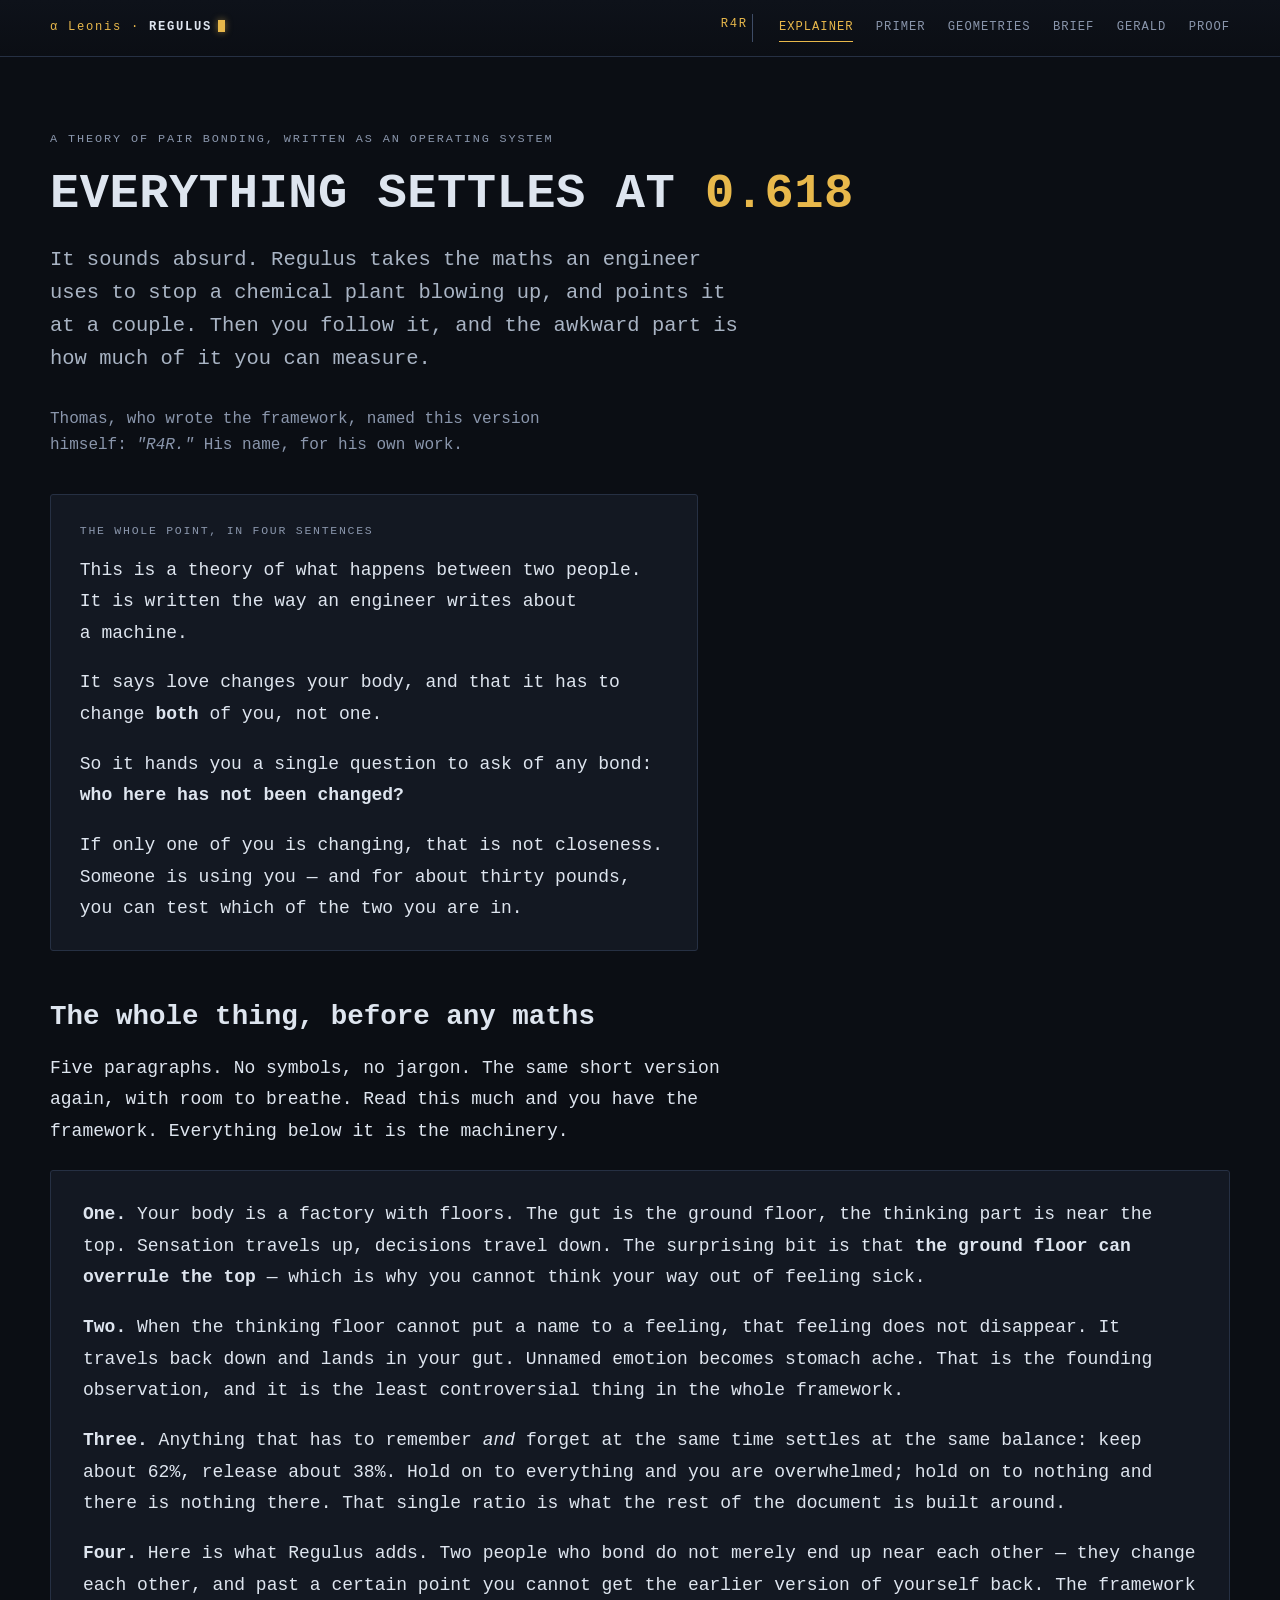
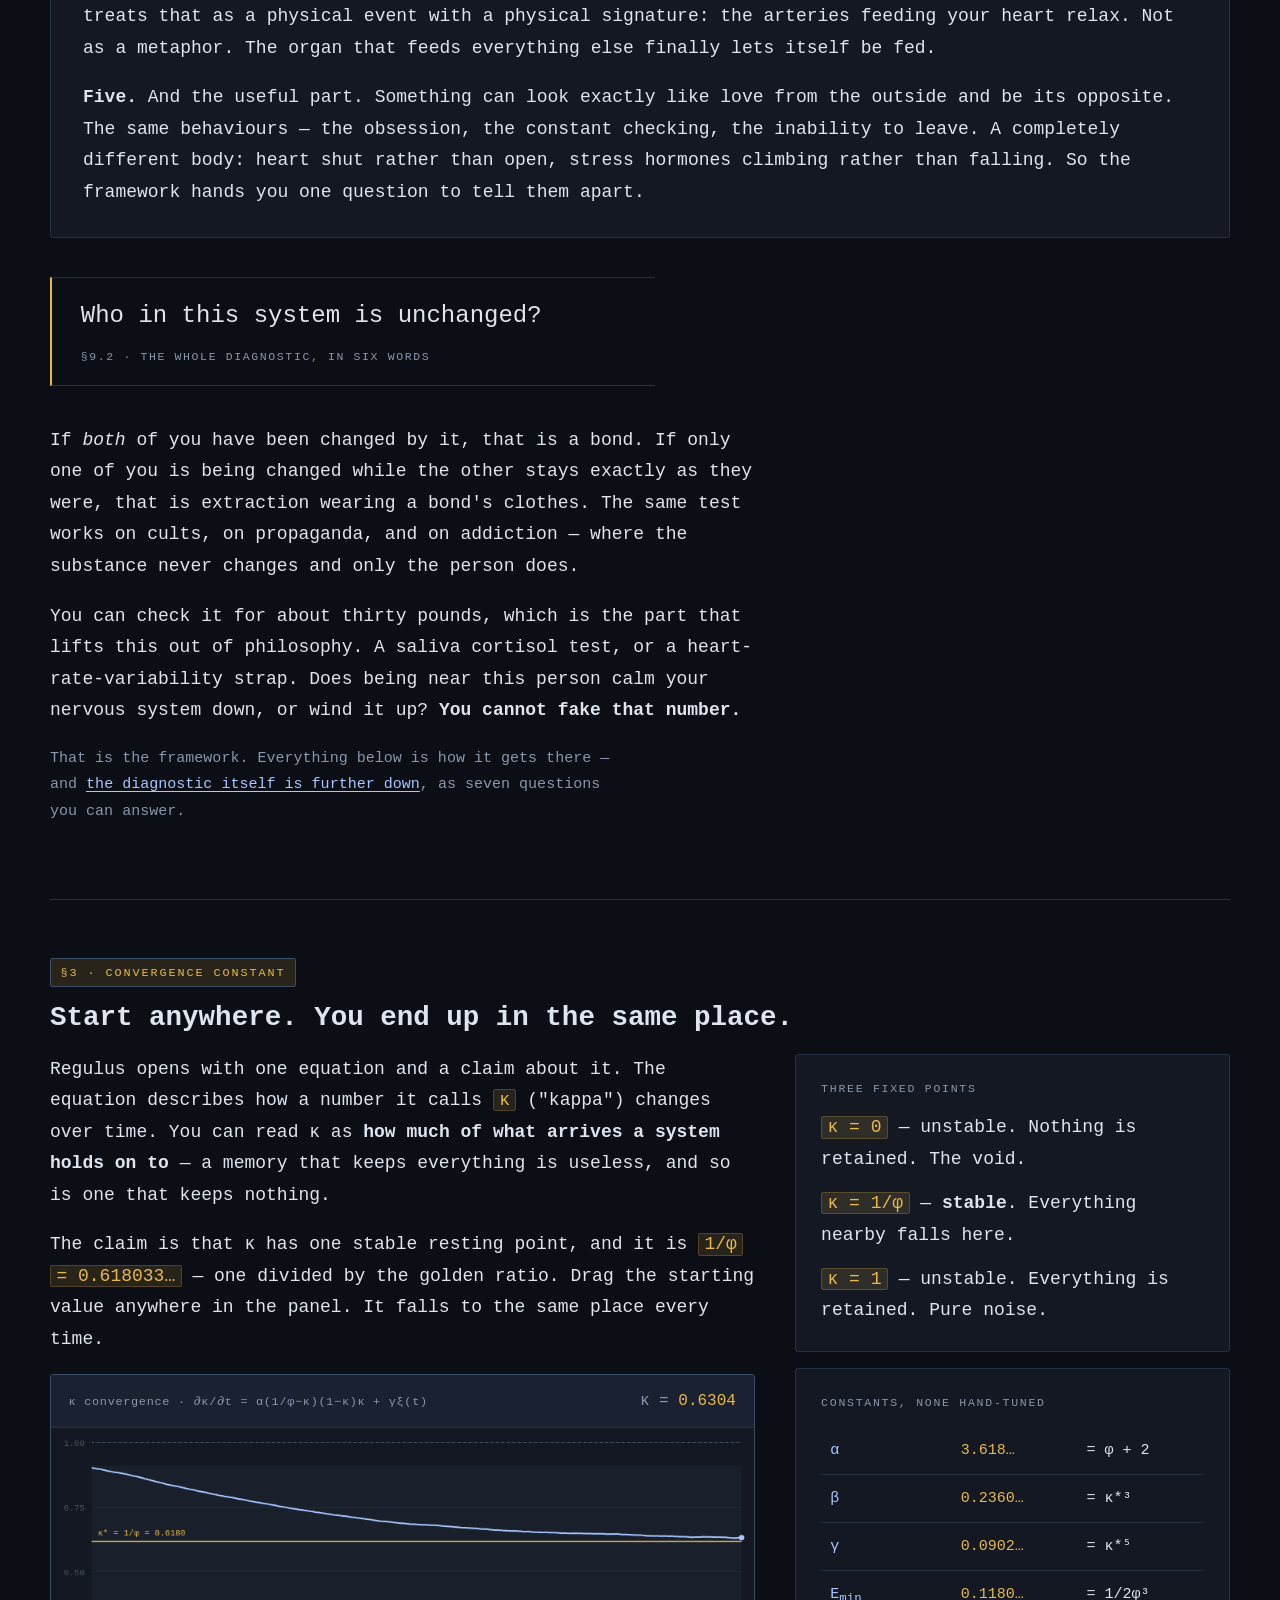
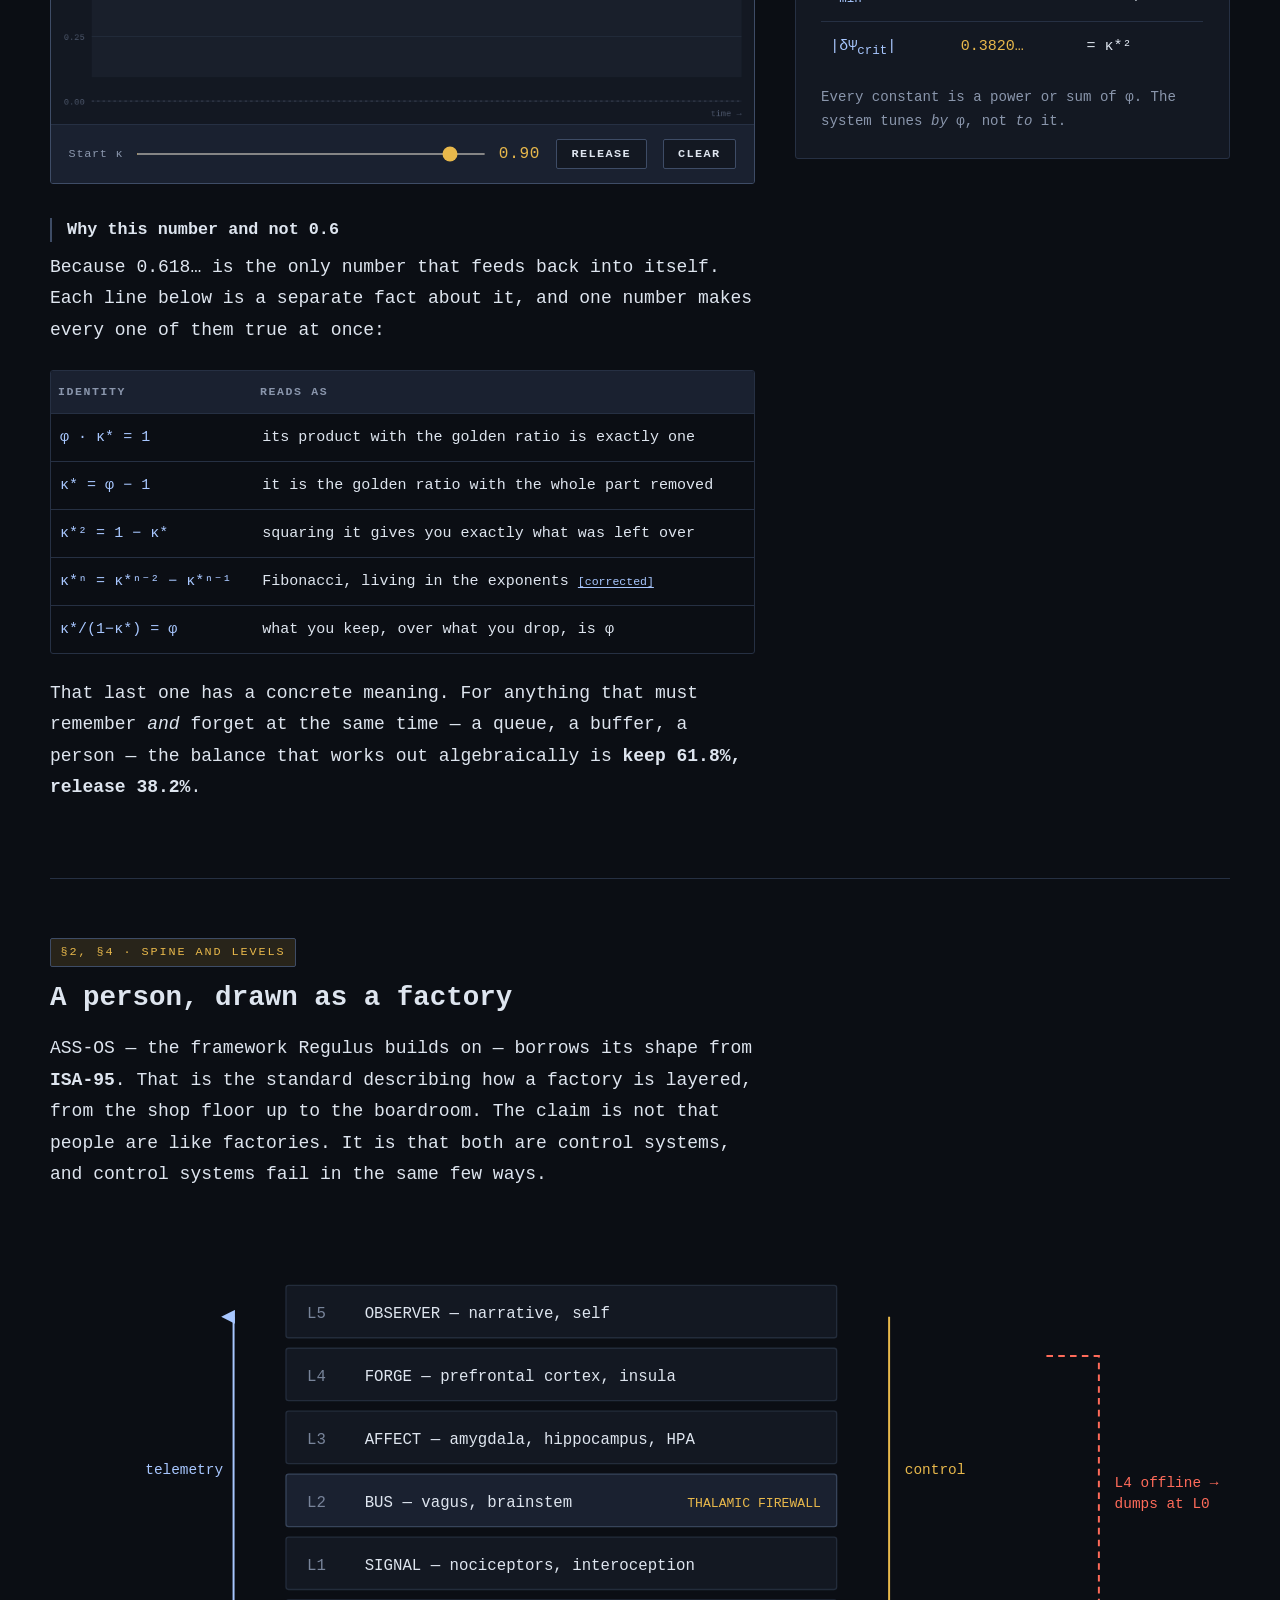
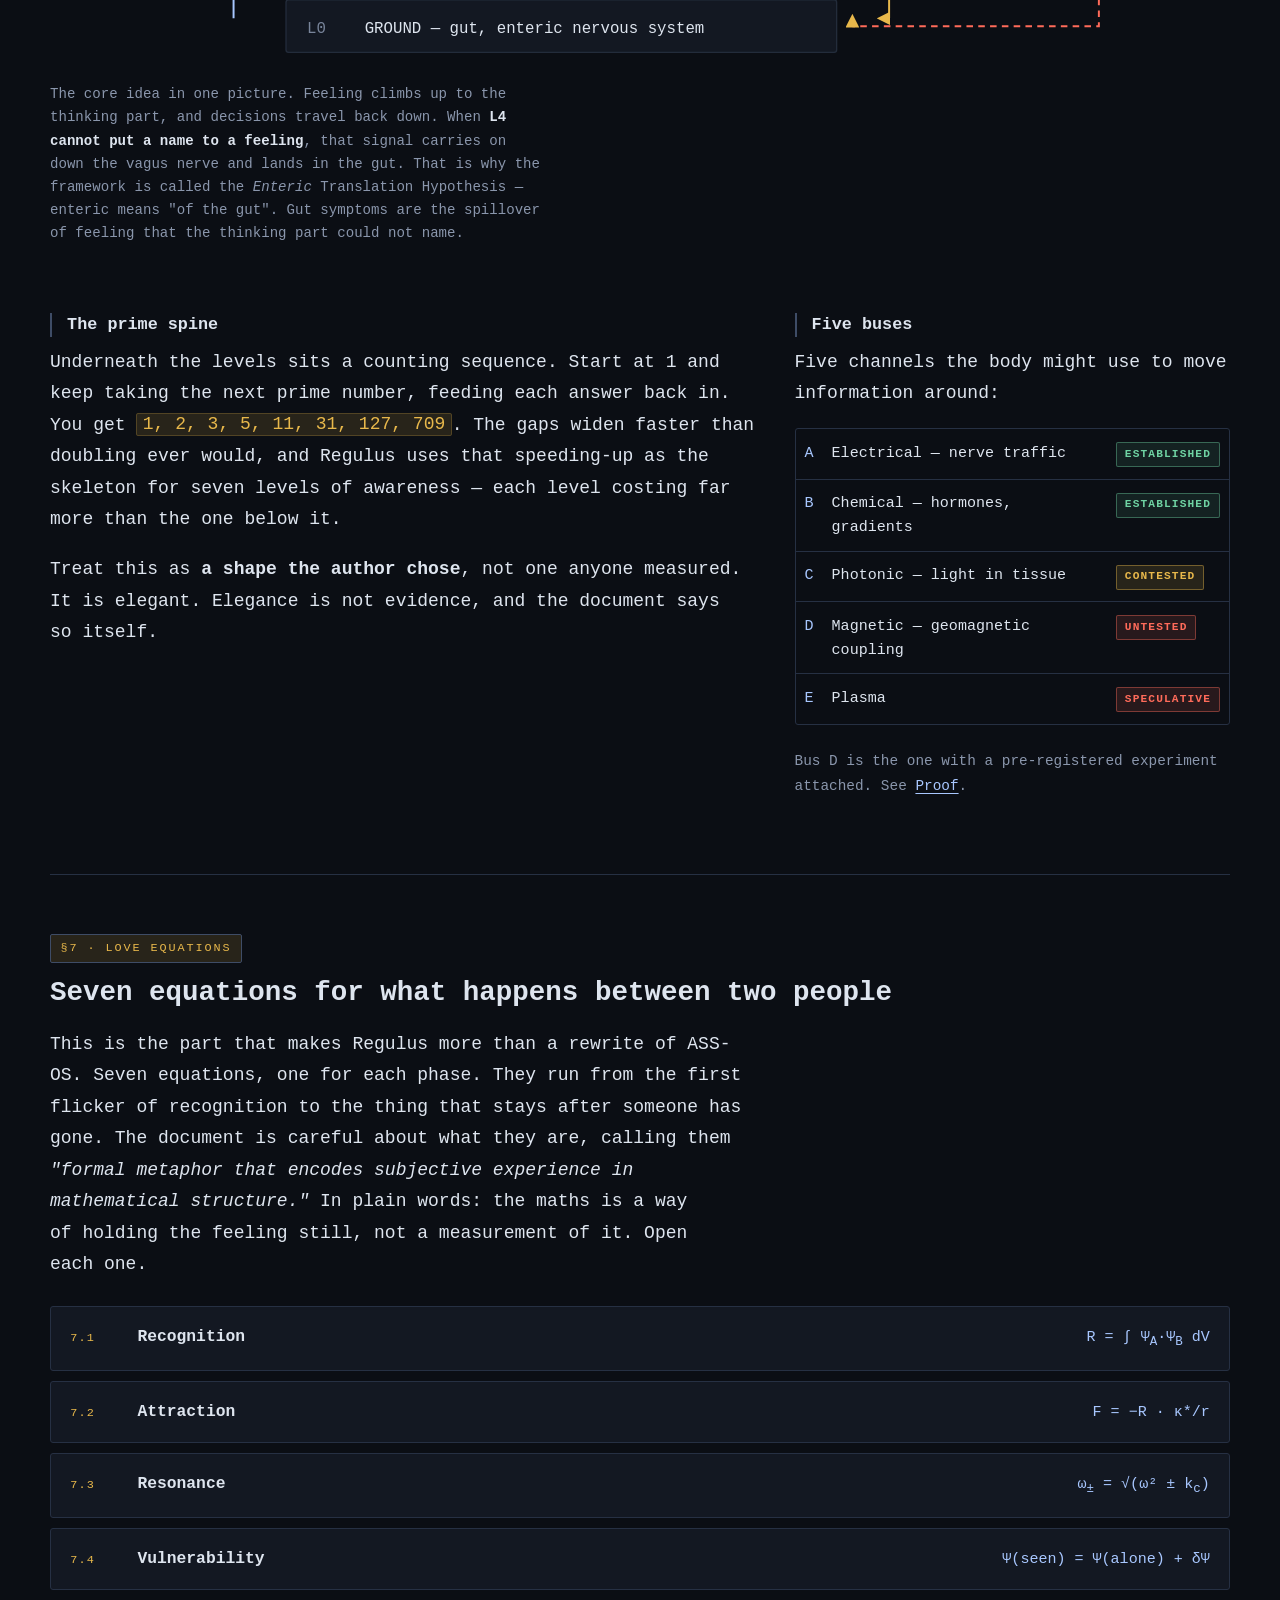
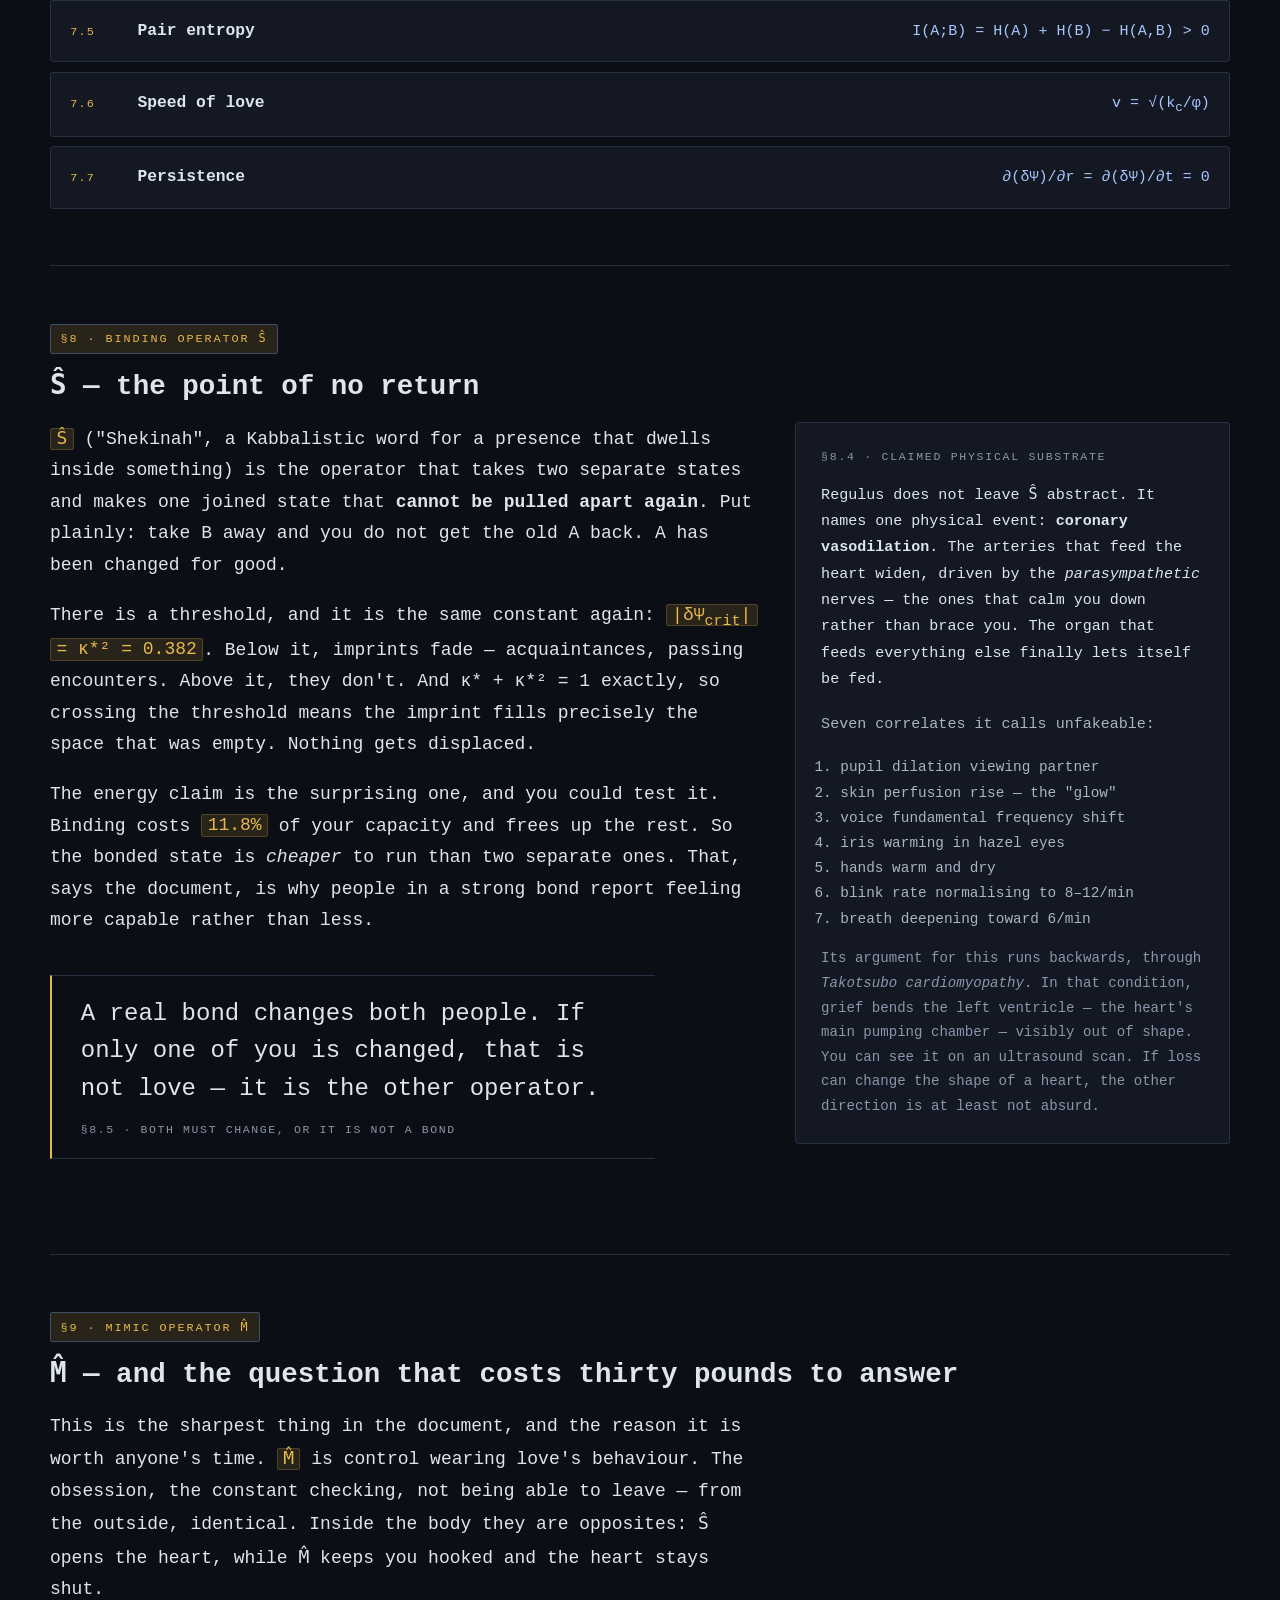
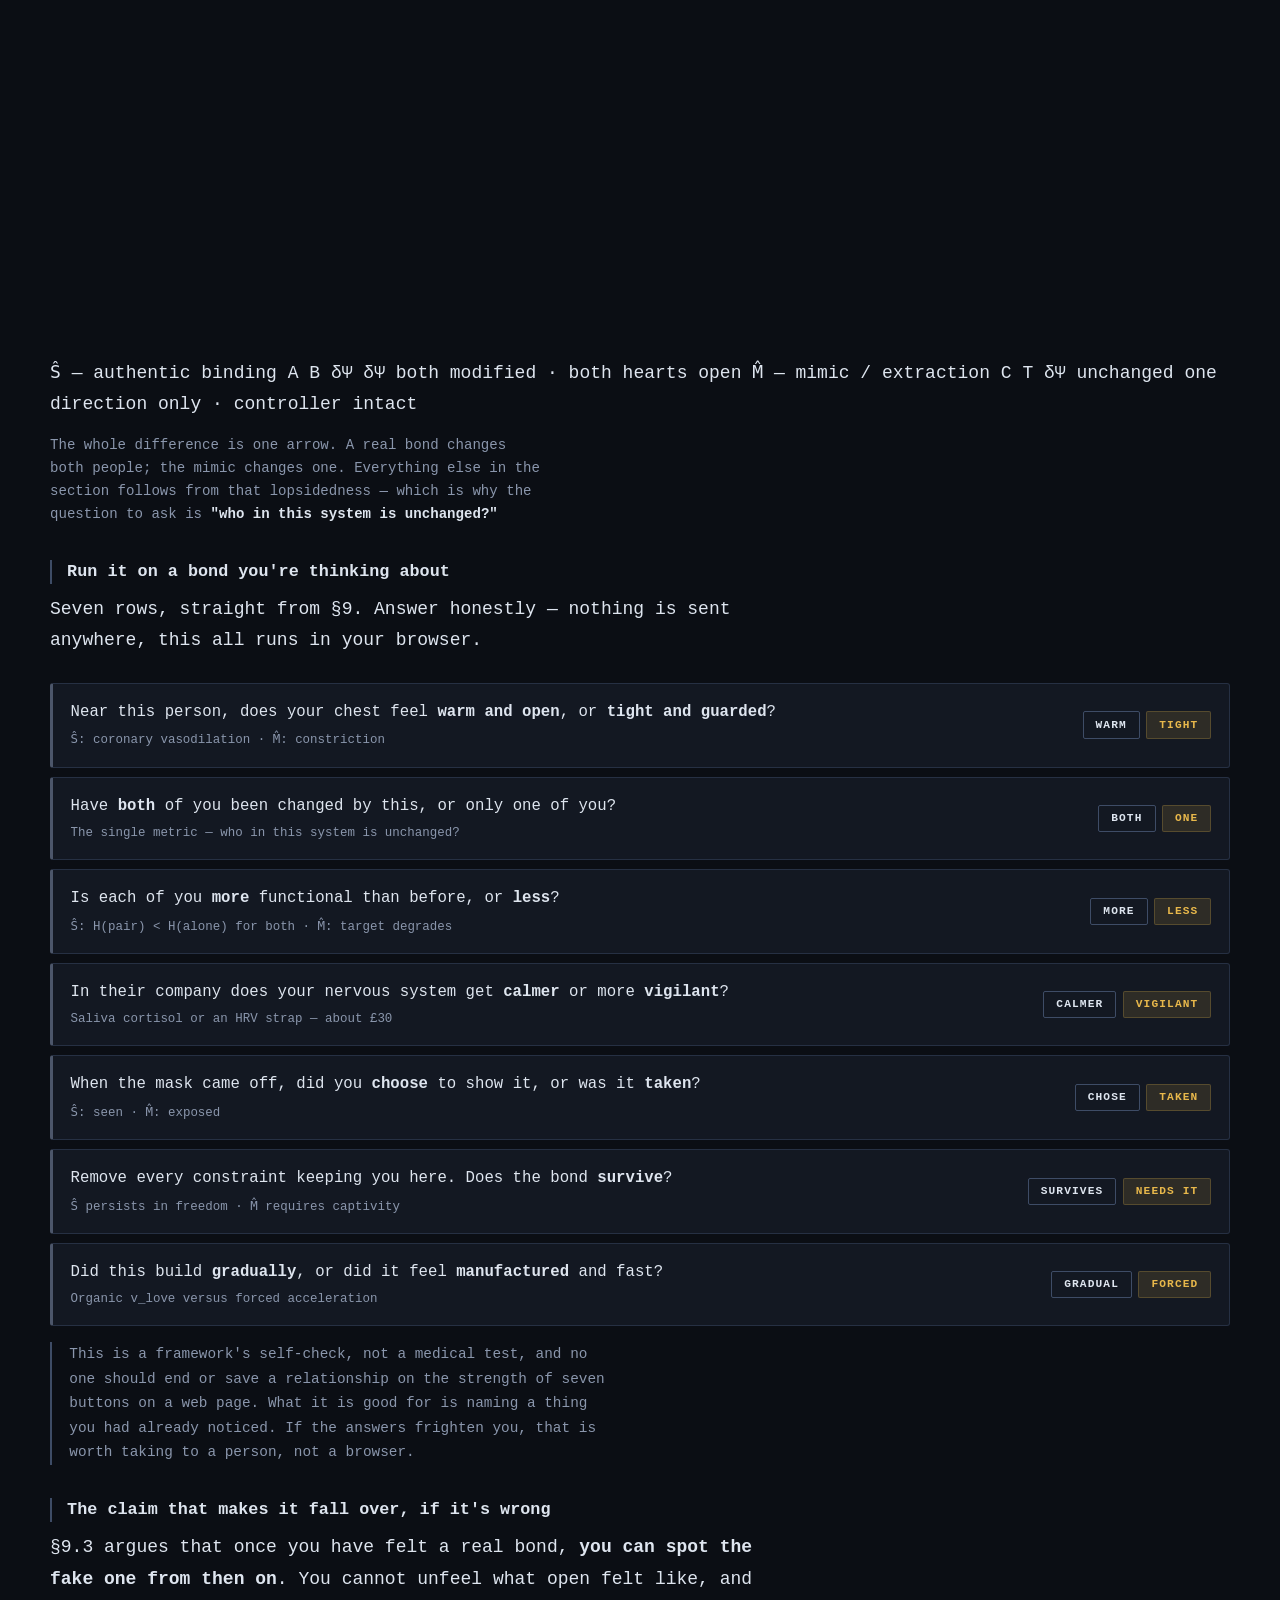
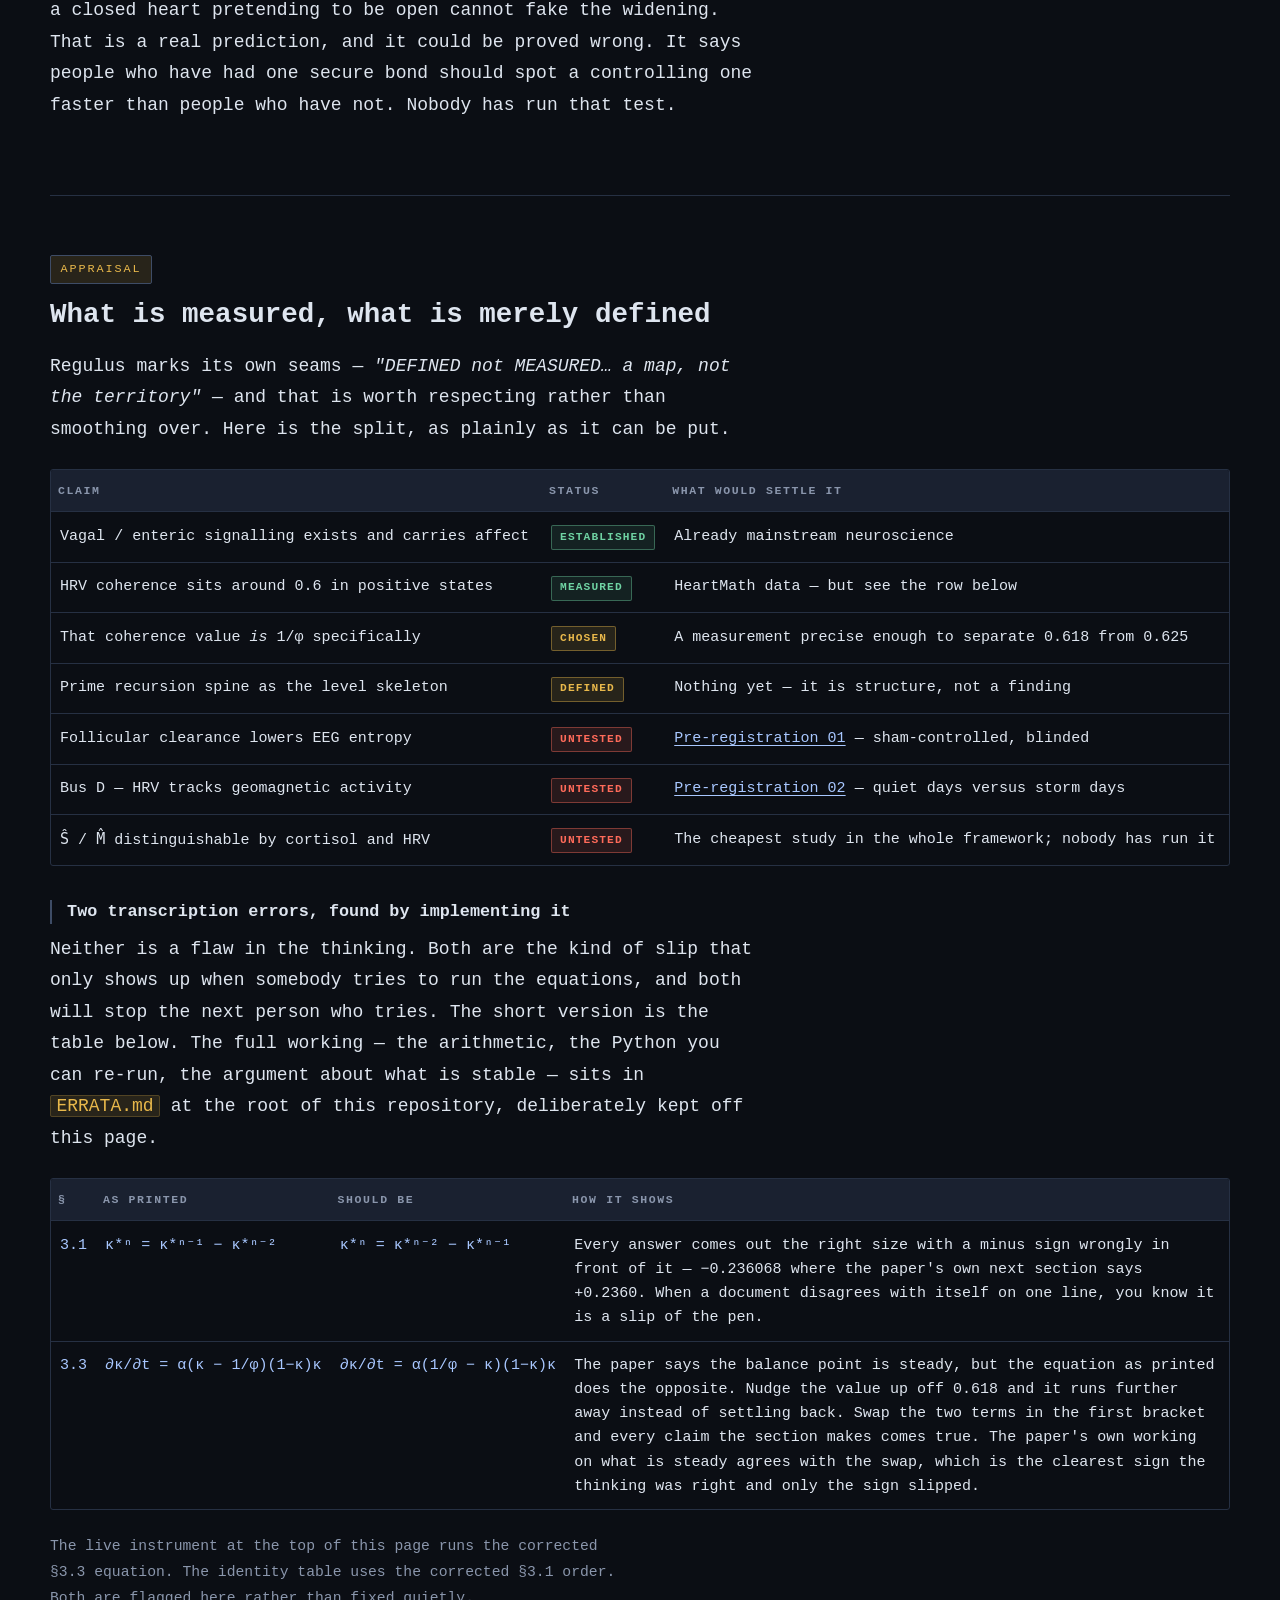
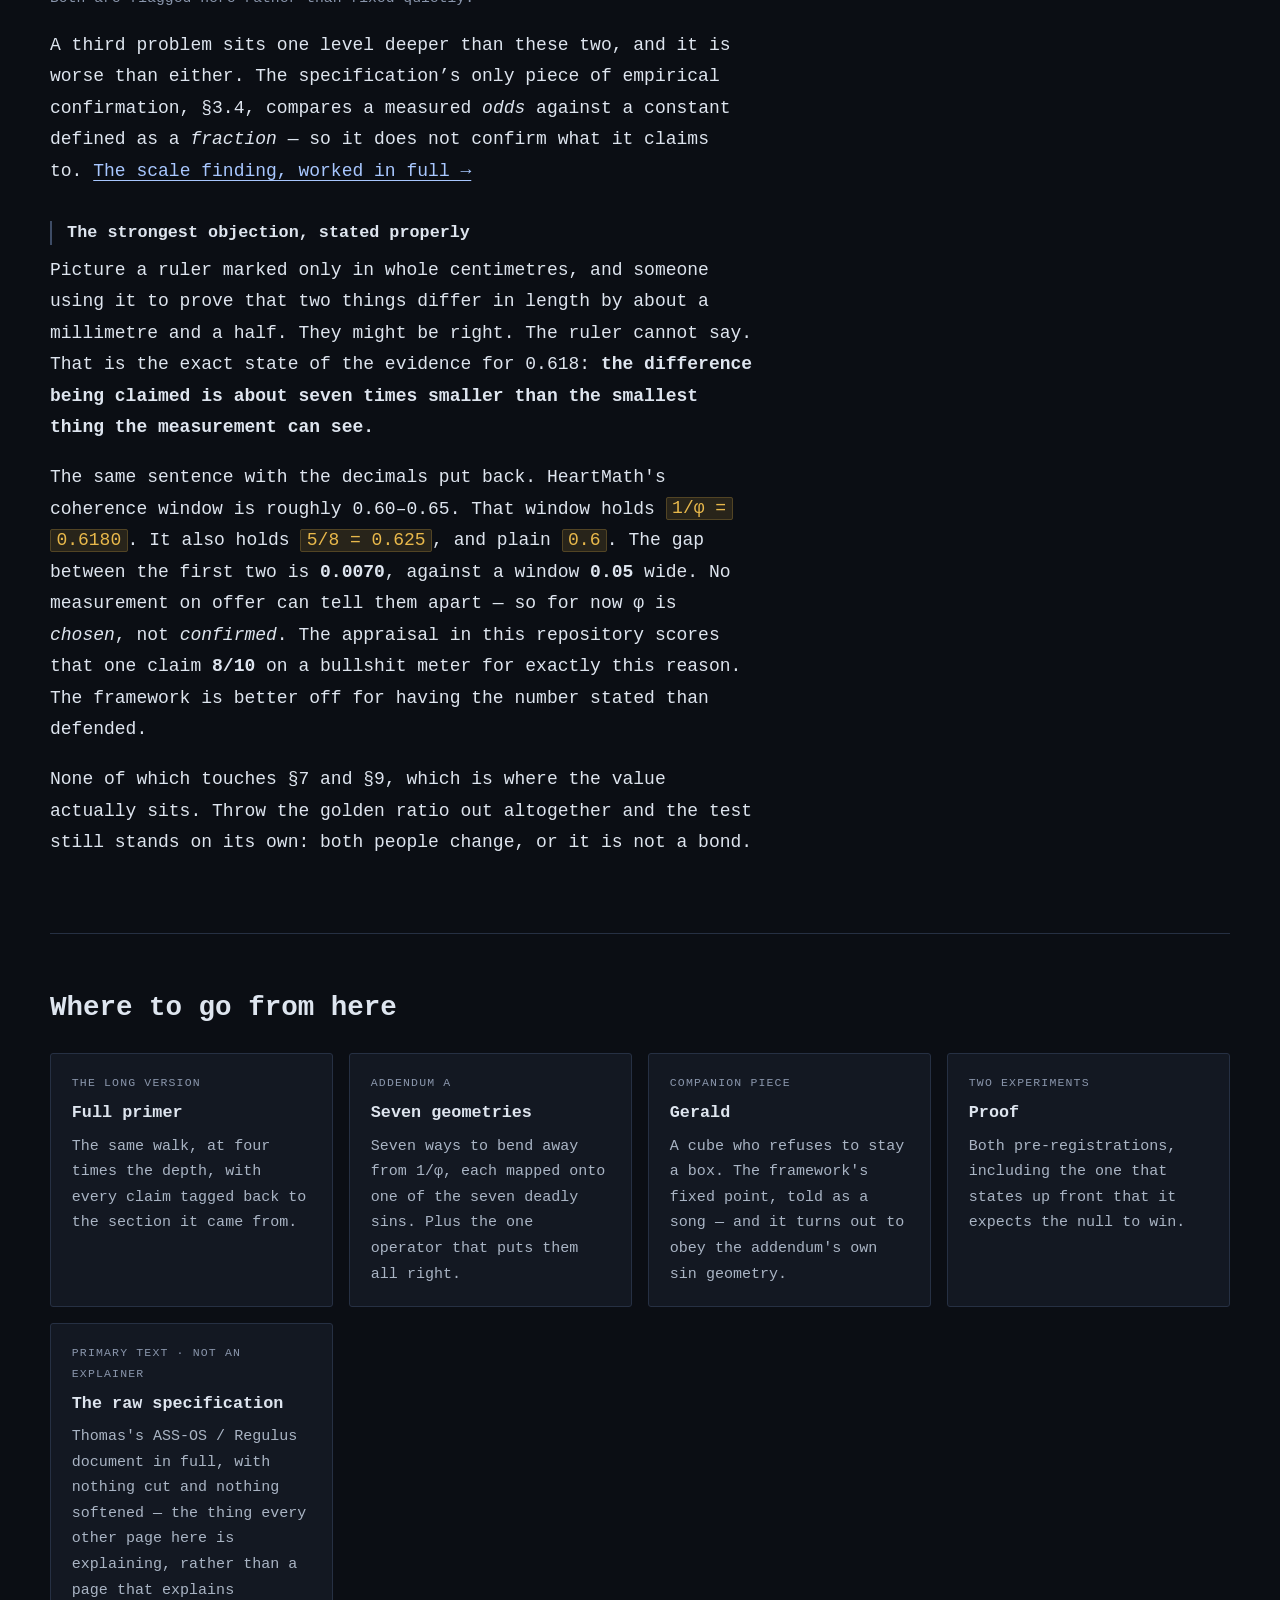
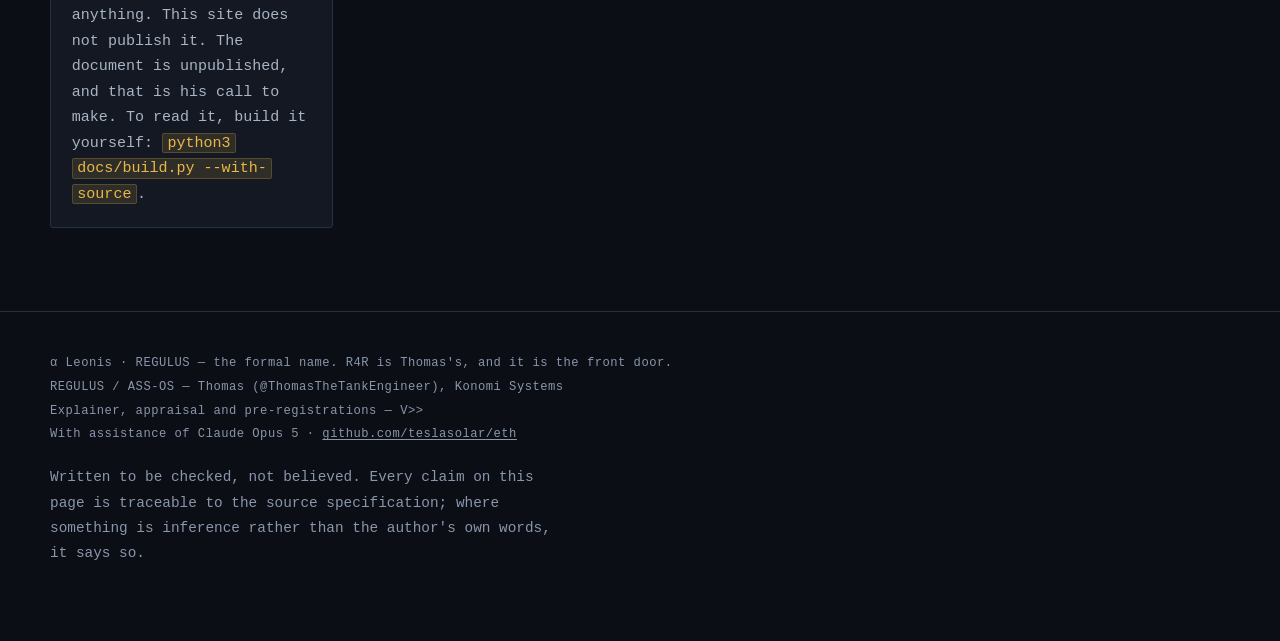
==== commit f964a991: "Publish the §3.4 scale finding, verified from the corpus's own definitions The specification's one p" ====
--- a/docs/index.html
+++ b/docs/index.html
@@ -737,6 +737,14 @@
     table uses the corrected §3.1 order. Both are flagged here rather than fixed quietly.
   </p>
 
+  <p class="col">
+    A third problem sits one level deeper than these two, and it is worse than either. The
+    specification&rsquo;s only piece of empirical confirmation, &sect;3.4, compares a measured
+    <em>odds</em> against a constant defined as a <em>fraction</em> &mdash; so it does not
+    confirm what it claims to.
+    <a href="finding.html">The scale finding, worked in full &rarr;</a>
+  </p>
+
   <h3>The strongest objection, stated properly</h3>
   <p class="col">
     Picture a ruler marked only in whole centimetres, and someone using it to prove that two
